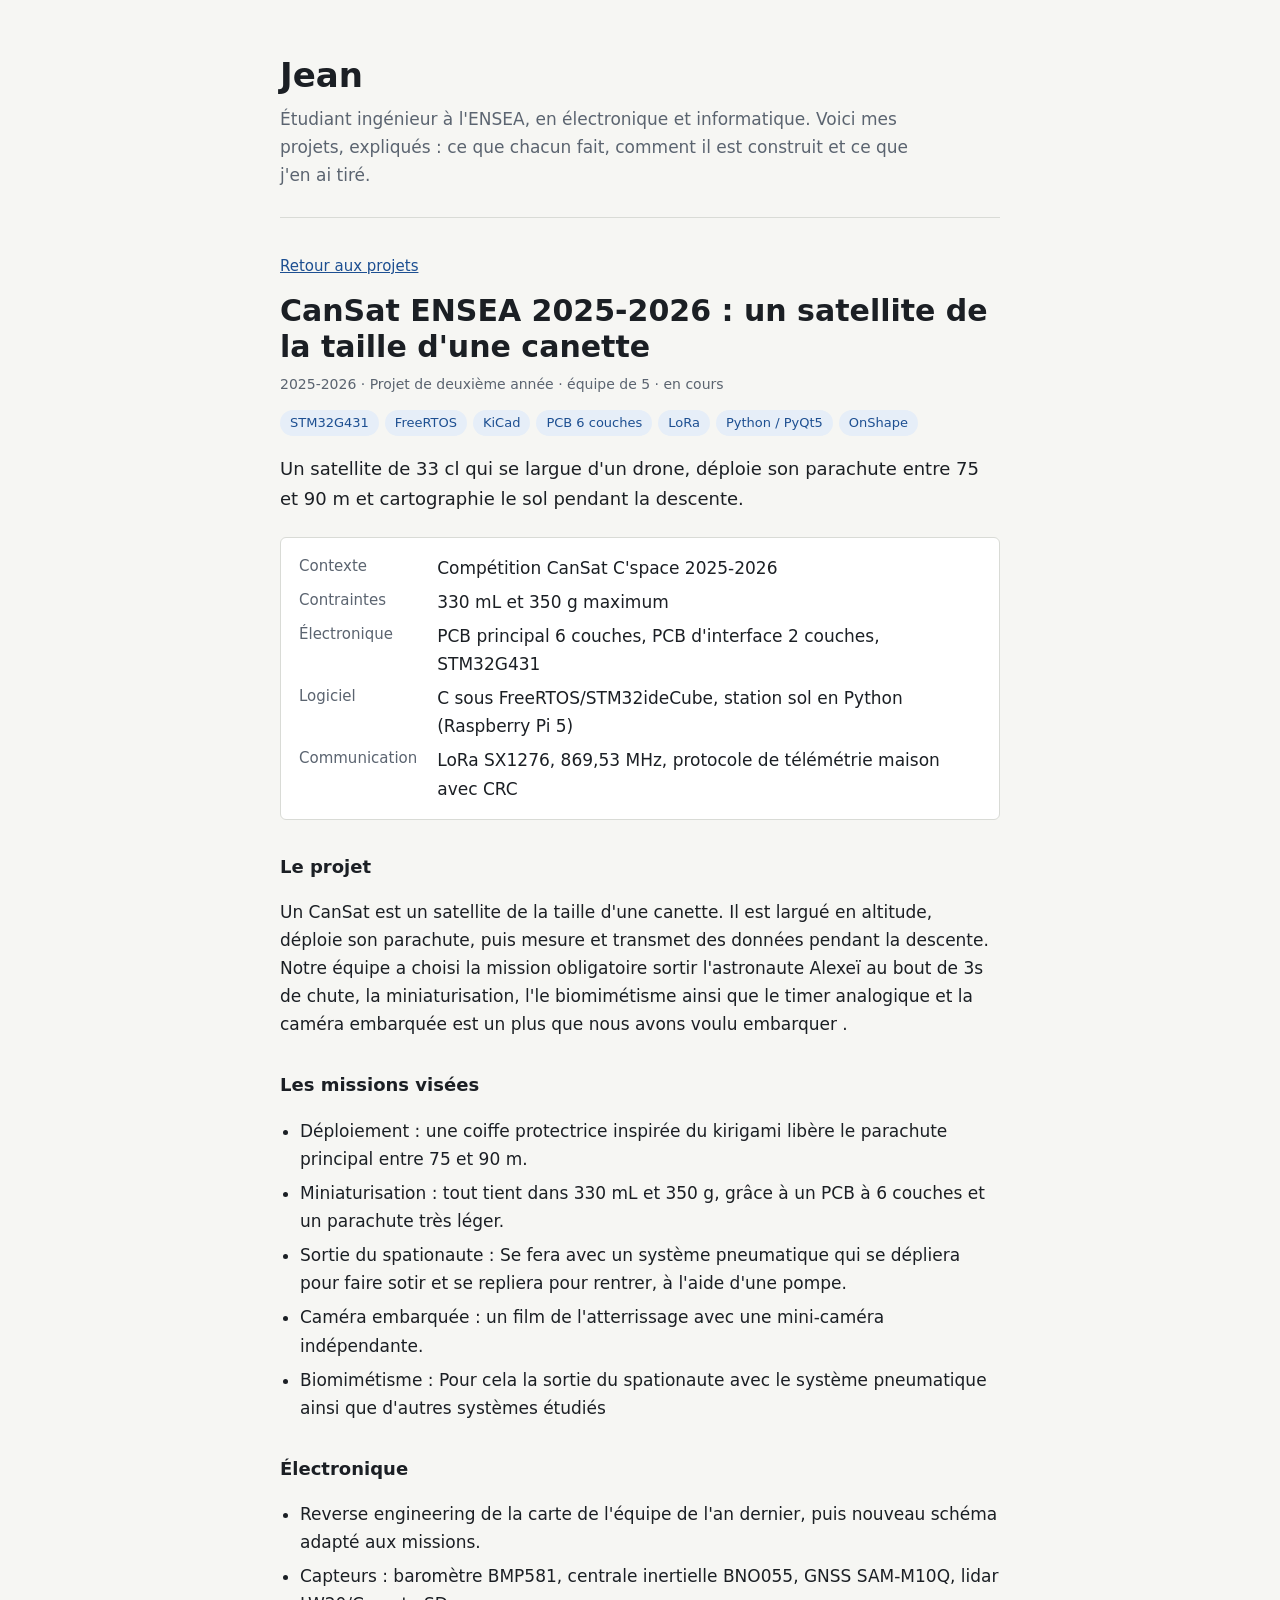
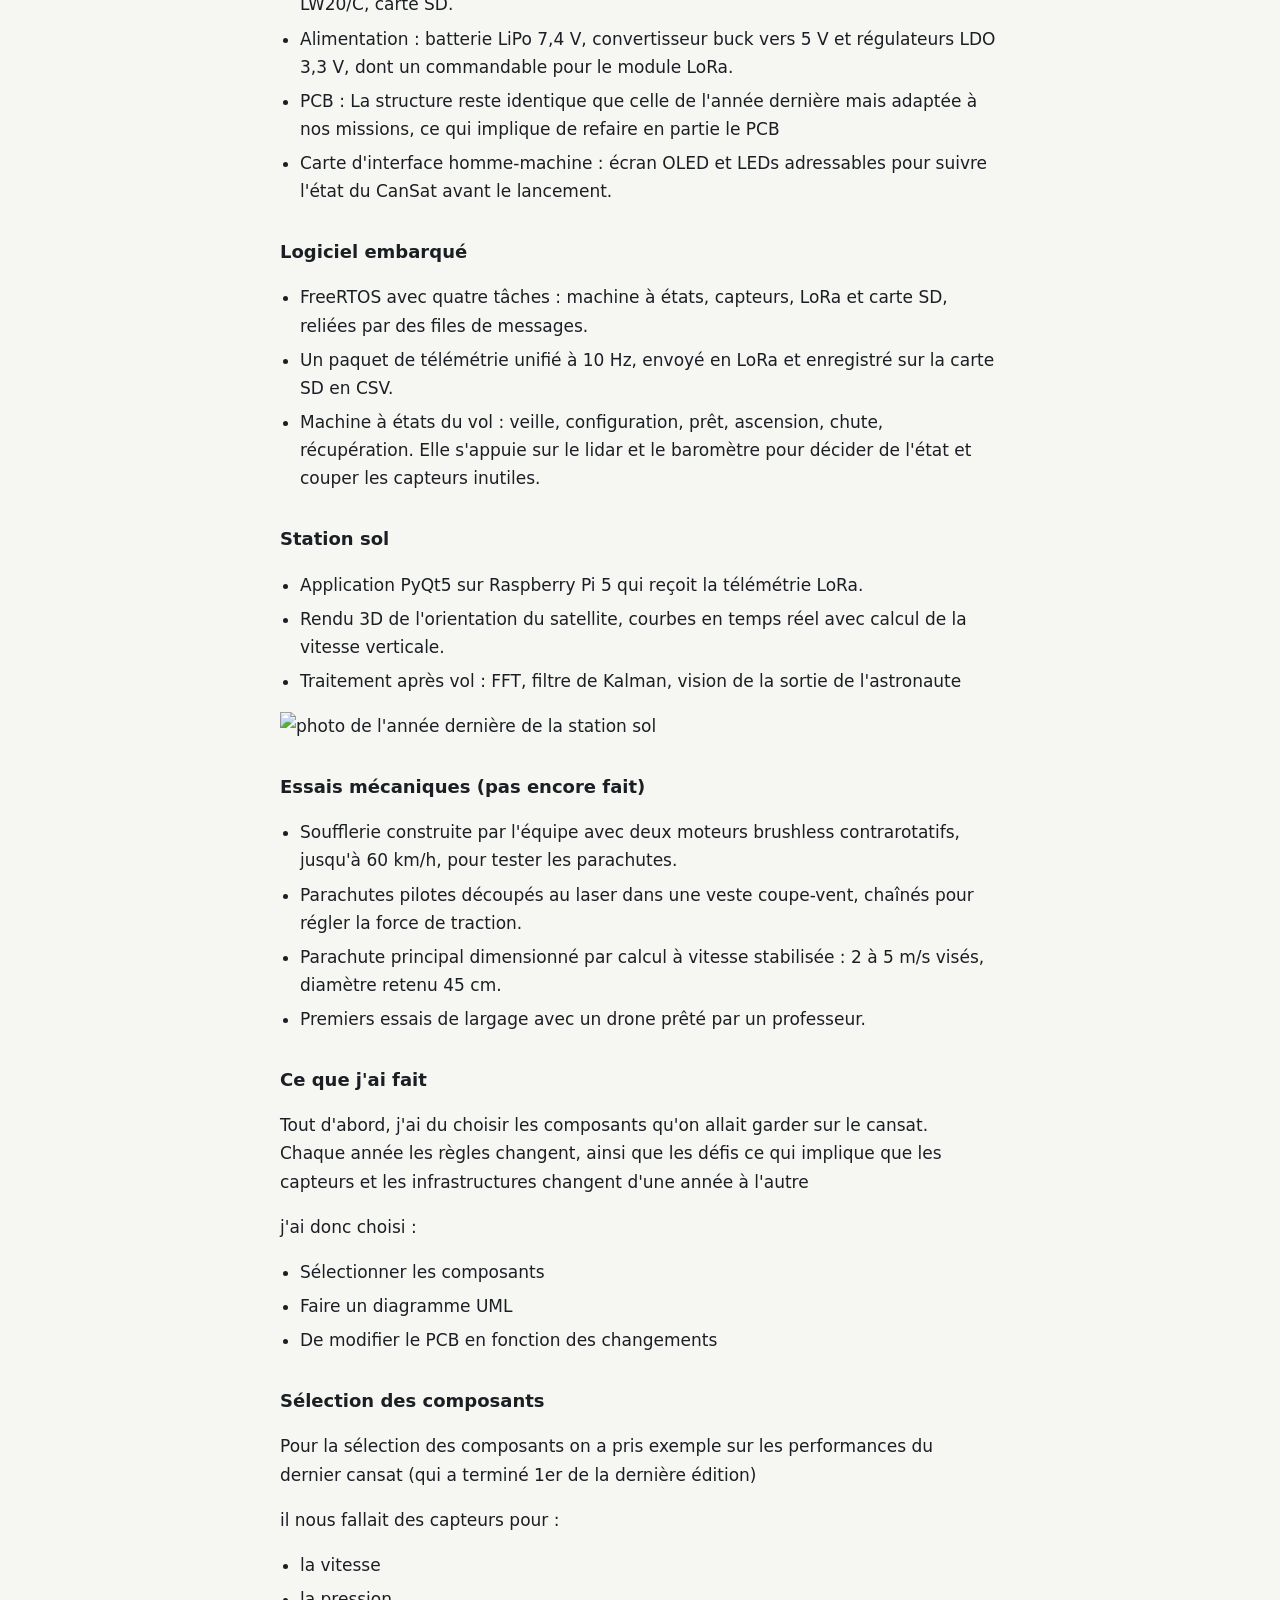
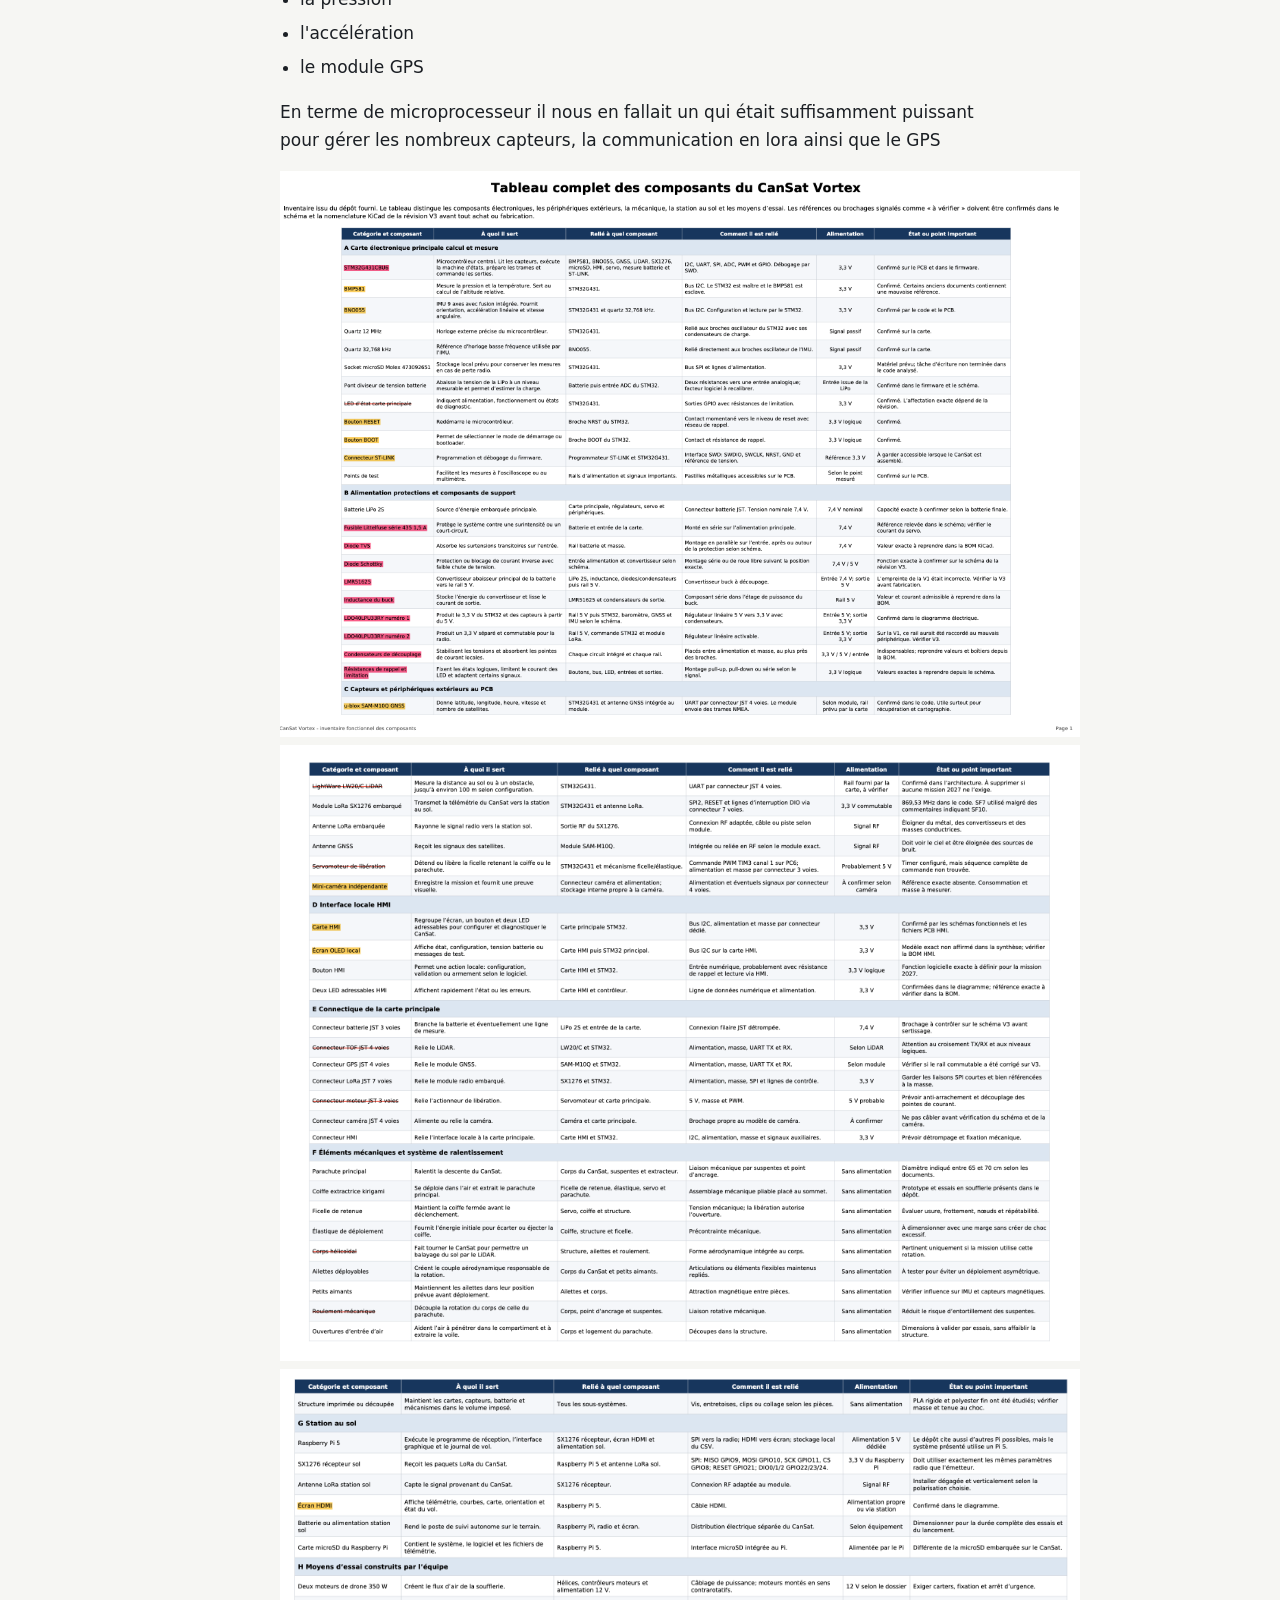
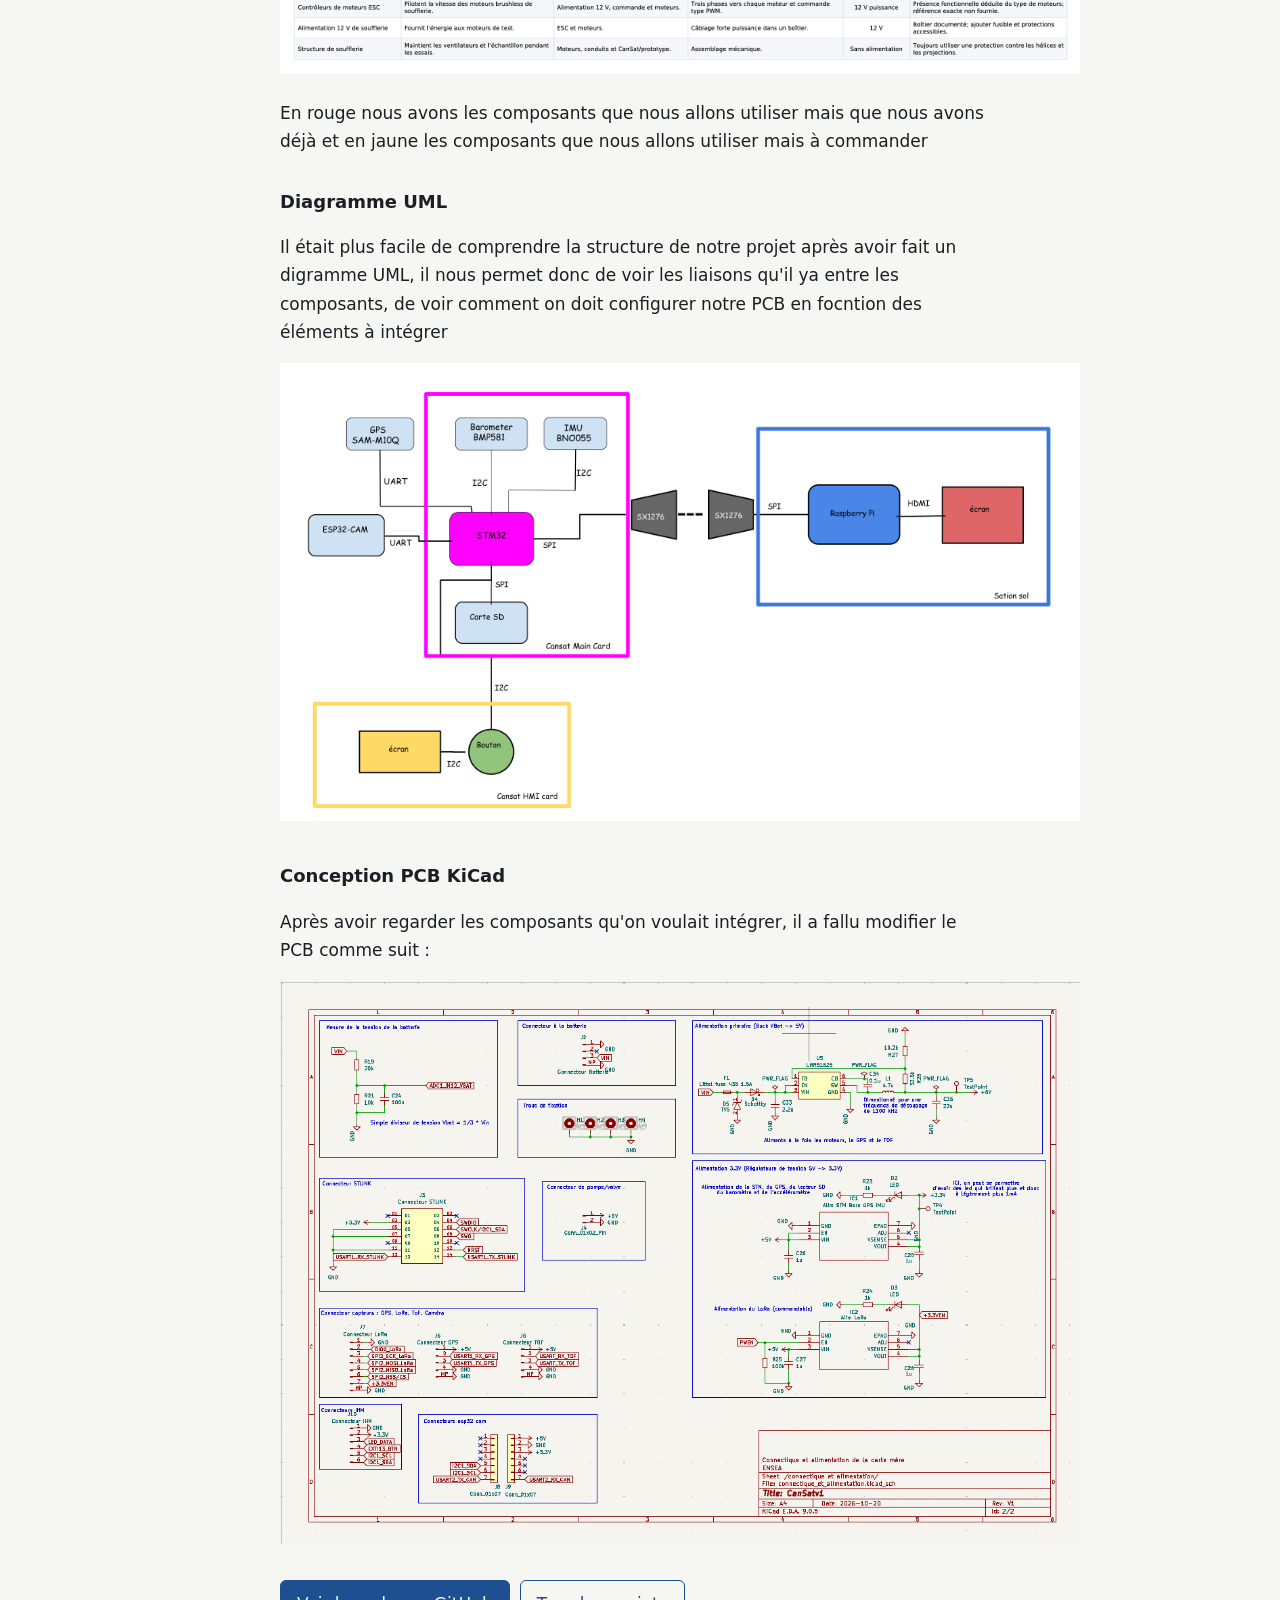
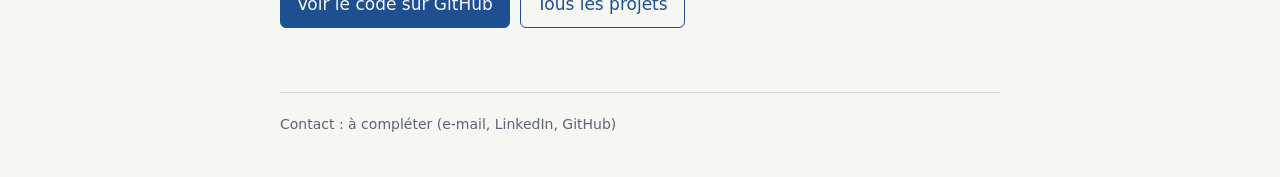
==== cansat.html @ 632bb570 "Insert image and remove component selection header Added an image to the HTML document and removed a" ====
<!DOCTYPE html>
<html lang="fr">
<head>
<meta charset="utf-8">
<meta name="viewport" content="width=device-width, initial-scale=1">
<title>CanSat ENSEA 2025-2026 : un satellite de la taille d&#x27;une canette — Jean</title>
<link rel="stylesheet" href="style.css">
</head>
<body>
<div class="wrap">
<header class="site">
<h1><a href="index.html" style="color:inherit;text-decoration:none">Jean</a></h1>
<p>Étudiant ingénieur à l&#x27;ENSEA, en électronique et informatique. Voici mes projets, expliqués : ce que chacun fait, comment il est construit et ce que j&#x27;en ai tiré.</p>
</header>
<main><article class="project">
<a class="back" href="index.html">Retour aux projets</a>
<h1>CanSat ENSEA 2025-2026 : un satellite de la taille d&#x27;une canette</h1>
<p class="meta">2025-2026 · Projet de deuxième année · équipe de 5 · en cours</p>
<div class="tags"><span class="tag">STM32G431</span><span class="tag">FreeRTOS</span><span class="tag">KiCad</span><span class="tag">PCB 6 couches</span><span class="tag">LoRa</span><span class="tag">Python / PyQt5</span><span class="tag">OnShape</span></div>
<p class="lead">Un satellite de 33 cl qui se largue d&#x27;un drone, déploie son parachute entre 75 et 90 m et cartographie le sol pendant la descente.</p>
<dl class="facts"><dt>Contexte</dt><dd>Compétition CanSat C&#x27;space 2025-2026</dd><dt>Contraintes</dt><dd>330 mL et 350 g maximum</dd><dt>Électronique</dt><dd>PCB principal 6 couches, PCB d&#x27;interface 2 couches, STM32G431</dd><dt>Logiciel</dt><dd>C sous FreeRTOS/STM32ideCube, station sol en Python (Raspberry Pi 5)</dd><dt>Communication</dt><dd>LoRa SX1276, 869,53 MHz, protocole de télémétrie maison avec CRC</dd></dl>
<h3>Le projet</h3><p>Un CanSat est un satellite de la taille d&#x27;une canette. Il est largué en altitude, déploie son parachute, puis mesure et transmet des données pendant la descente. Notre équipe a choisi la mission obligatoire sortir l'astronaute Alexeï au bout de 3s de chute, la miniaturisation, l&#x27;le biomimétisme ainsi que le timer analogique et la caméra embarquée est un plus que nous avons voulu embarquer .</p><h3>Les missions visées</h3>
  <ul>
    <li>Déploiement : une coiffe protectrice inspirée du kirigami libère le parachute principal entre 75 et 90 m.</li>
    <li>Miniaturisation : tout tient dans 330 mL et 350 g, grâce à un PCB à 6 couches et un parachute très léger.</li>
    <li>Sortie du spationaute  : Se fera avec un système pneumatique qui se dépliera pour faire sotir et se repliera pour rentrer, à l'aide d'une pompe.</li>
    <li>Caméra embarquée : un film de l&#x27;atterrissage avec une mini-caméra indépendante.</li>
    <li>Biomimétisme : Pour cela la sortie du spationaute avec le système pneumatique ainsi que d'autres systèmes étudiés </li>
  </ul>
  <h3>Électronique</h3>
  <ul>
<li>Reverse engineering de la carte de l&#x27;équipe de l&#x27;an dernier, puis nouveau schéma adapté aux missions.</li>
    <li>Capteurs : baromètre BMP581, centrale inertielle BNO055, GNSS SAM-M10Q, lidar LW20/C, carte SD.</li>
    <li>Alimentation : batterie LiPo 7,4 V, convertisseur buck vers 5 V et régulateurs LDO 3,3 V, dont un commandable pour le module LoRa.</li>
    <li> PCB : La structure reste identique que celle de l'année dernière mais adaptée à nos missions, ce qui implique de refaire en partie le PCB</li>
    <li>Carte d&#x27;interface homme-machine : écran OLED et LEDs adressables pour suivre l&#x27;état du CanSat avant le lancement.</li>
  </ul>
  <h3>Logiciel embarqué</h3>
  <ul>
    <li>FreeRTOS avec quatre tâches : machine à états, capteurs, LoRa et carte SD, reliées par des files de messages.</li>
    <li>Un paquet de télémétrie unifié à 10 Hz, envoyé en LoRa et enregistré sur la carte SD en CSV.</li>
    <li>Machine à états du vol : veille, configuration, prêt, ascension, chute, récupération. Elle s&#x27;appuie sur le lidar et le baromètre pour décider de l&#x27;état et couper les capteurs inutiles.</li>
  </ul>
  <h3>Station sol</h3>
  <ul>
    <li>Application PyQt5 sur Raspberry Pi 5 qui reçoit la télémétrie LoRa.</li>
    <li>Rendu 3D de l&#x27;orientation du satellite, courbes en temps réel avec calcul de la vitesse verticale.</li>
    <li>Traitement après vol : FFT, filtre de Kalman, vision de la sortie de l'astronaute</li>
  </ul>
  <img src = "images" alt= "photo de l'année dernière de la station sol" width= "800">
  <h3>Essais mécaniques (pas encore fait)</h3>
  <ul>
    <li>Soufflerie construite par l&#x27;équipe avec deux moteurs brushless contrarotatifs, jusqu&#x27;à 60 km/h, pour tester les parachutes.</li>
    <li>Parachutes pilotes découpés au laser dans une veste coupe-vent, chaînés pour régler la force de traction.</li>
    <li>Parachute principal dimensionné par calcul à vitesse stabilisée : 2 à 5 m/s visés, diamètre retenu 45 cm.</li>
    <li>Premiers essais de largage avec un drone prêté par un professeur.</li>
  </ul>
<h3>Ce que j'ai fait</h3>
<p>Tout d'abord, j'ai du choisir les composants qu'on allait garder sur le cansat. Chaque année les règles changent, ainsi que les défis ce qui implique que les capteurs et les infrastructures changent d'une année à l'autre</p>
  <p>j'ai donc choisi :</p>
  <ul>
    <li>Sélectionner les composants</li>
    <li>Faire un diagramme UML</li>
    <li>De modifier le PCB en fonction des changements</li>
  </ul>
<h3>Sélection des composants</h3><p>Pour la sélection des composants on a pris exemple sur les performances du dernier cansat (qui a terminé 1er de la dernière édition)</p>
  <p>il nous fallait des capteurs pour : </p>
  <ul>
    <li>la vitesse</li>
    <li>la pression</li>
    <li>l'accélération</li>
    <li>le module GPS</li>
  </ul>
  <p>En terme de microprocesseur il nous en fallait un qui était suffisamment puissant pour gérer les nombreux capteurs, la communication en lora ainsi que le GPS</p>
<img src= "image_matos1.png" alt= "tableau des composants" width= "800">
<img src= "image_matos2.png" alt= "tableau des composants" width= "800">
<img src= "image_matos3.png" alt= "tableau des composants" width= "800">
<p>En rouge nous avons les composants que nous allons utiliser mais que nous avons déjà et en jaune les composants que nous allons utiliser mais à commander</p>
<h3>Diagramme UML</h3>
  <p>Il était plus facile de comprendre la structure de notre projet après avoir fait un digramme UML, il nous permet donc de voir les liaisons qu'il ya entre les composants, de voir comment on doit configurer notre PCB en focntion des éléments à intégrer</p>
<img src= "Screenshot 2026-10-22 at 12.12.21.png" alt= "diagramme UML" width="800">
<h3>Conception PCB KiCad</h3>
<p>Après avoir regarder les composants qu'on voulait intégrer, il a fallu modifier le PCB comme suit :</p>
  <img src= "Capture d'écran 2026-10-22 121444.png" alt= "page 2 KiCad" width="800">
<div class="links">
<a class="btn primary" href="https://github.com/Alexei-Orlov/2526_Projet2A_Cansat" target="_blank" rel="noopener">Voir le code sur GitHub</a>
<a class="btn" href="index.html">Tous les projets</a>
</div>
</article></main>
<footer class="site">Contact : à compléter (e-mail, LinkedIn, GitHub)</footer>
</div>
</body>
</html>
---- style.css ----
:root { --bg:#f6f6f3; --surface:#fff; --ink:#1b1f24; --muted:#5b6470; --line:#d9dbd6;
        --accent:#1d4f91; --accent-bg:#e6eef8; --todo-bg:#fff4d6; --todo-ink:#6b4a00; }
@media (prefers-color-scheme: dark) {
  :root { --bg:#14171b; --surface:#1b2026; --ink:#e8eaed; --muted:#9aa3ae; --line:#2d343c;
          --accent:#8db8f0; --accent-bg:#1f2c3d; --todo-bg:#3a2f10; --todo-ink:#f0d58a; }
}
* { box-sizing: border-box; }
body { margin:0; background:var(--bg); color:var(--ink);
       font:400 17px/1.65 system-ui,-apple-system,"Segoe UI",Roboto,sans-serif; }
a { color:var(--accent); }
a:focus-visible { outline:2px solid var(--accent); outline-offset:2px; }
.wrap { max-width:760px; margin:0 auto; padding:0 20px; }
header.site { padding:56px 0 28px; border-bottom:1px solid var(--line); }
header.site h1 { font-size:34px; line-height:1.15; margin:0 0 10px; }
header.site p { margin:0; color:var(--muted); max-width:60ch; }
main { padding:8px 0 64px; }
h2 { font-size:22px; margin:40px 0 12px; }
h3 { font-size:18px; margin:32px 0 8px; }
.list { list-style:none; margin:0; padding:0; }
.list li { border-bottom:1px solid var(--line); }
.row { display:block; padding:22px 4px; text-decoration:none; color:inherit; }
.row:hover .title { text-decoration:underline; }
.title { display:block; font-size:20px; font-weight:600; color:var(--accent); }
.desc { display:block; margin-top:4px; max-width:62ch; }
.meta { display:block; margin-top:6px; font-size:14px; color:var(--muted); }
.tags { display:flex; flex-wrap:wrap; gap:6px; margin-top:10px; }
.tag { font-size:13px; padding:2px 10px; border-radius:999px; background:var(--accent-bg); color:var(--accent); }
.back { display:inline-block; margin-top:28px; font-size:15px; }
.project h1 { font-size:30px; line-height:1.2; margin:14px 0 8px; }
.lead { font-size:18px; max-width:62ch; }
dl.facts { display:grid; grid-template-columns:max-content 1fr; gap:6px 20px; margin:24px 0 0;
           padding:16px 18px; background:var(--surface); border:1px solid var(--line); border-radius:6px; }
dl.facts dt { color:var(--muted); font-size:15px; }
dl.facts dd { margin:0; }
.project p, .project li { max-width:66ch; }
.project ul { padding-left:20px; }
.project li { margin:6px 0; }
.todo { margin-top:12px; padding:14px 16px; background:var(--todo-bg); color:var(--todo-ink); border-radius:6px; }
.links { display:flex; flex-wrap:wrap; gap:10px; margin-top:28px; }
.btn { display:inline-block; padding:9px 16px; border:1px solid var(--accent); border-radius:6px;
       text-decoration:none; font-weight:500; }
.btn.primary { background:var(--accent); color:var(--bg); }
footer.site { border-top:1px solid var(--line); padding:20px 0 40px; color:var(--muted); font-size:14px; }
@media (max-width:520px) {
  header.site h1 { font-size:28px; }
  dl.facts { grid-template-columns:1fr; gap:0; }
  dl.facts dd { margin-bottom:10px; }
}
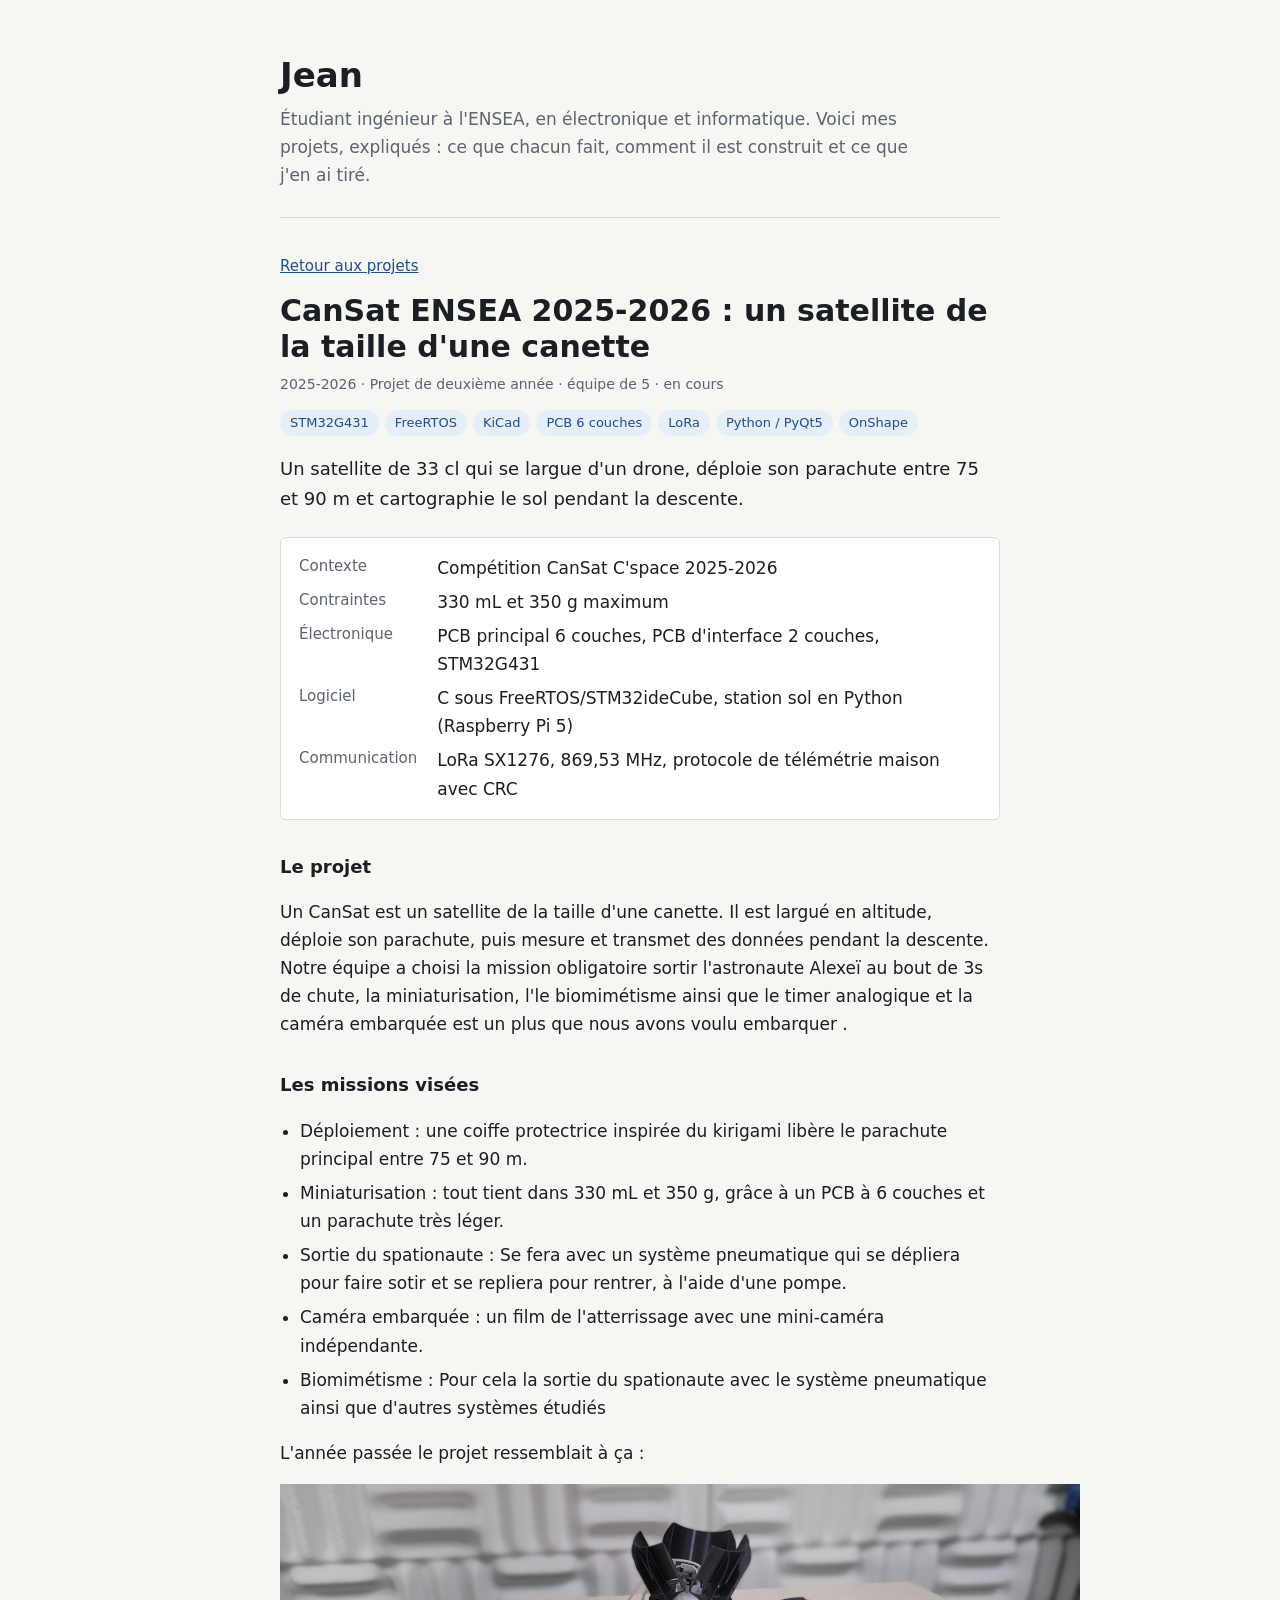
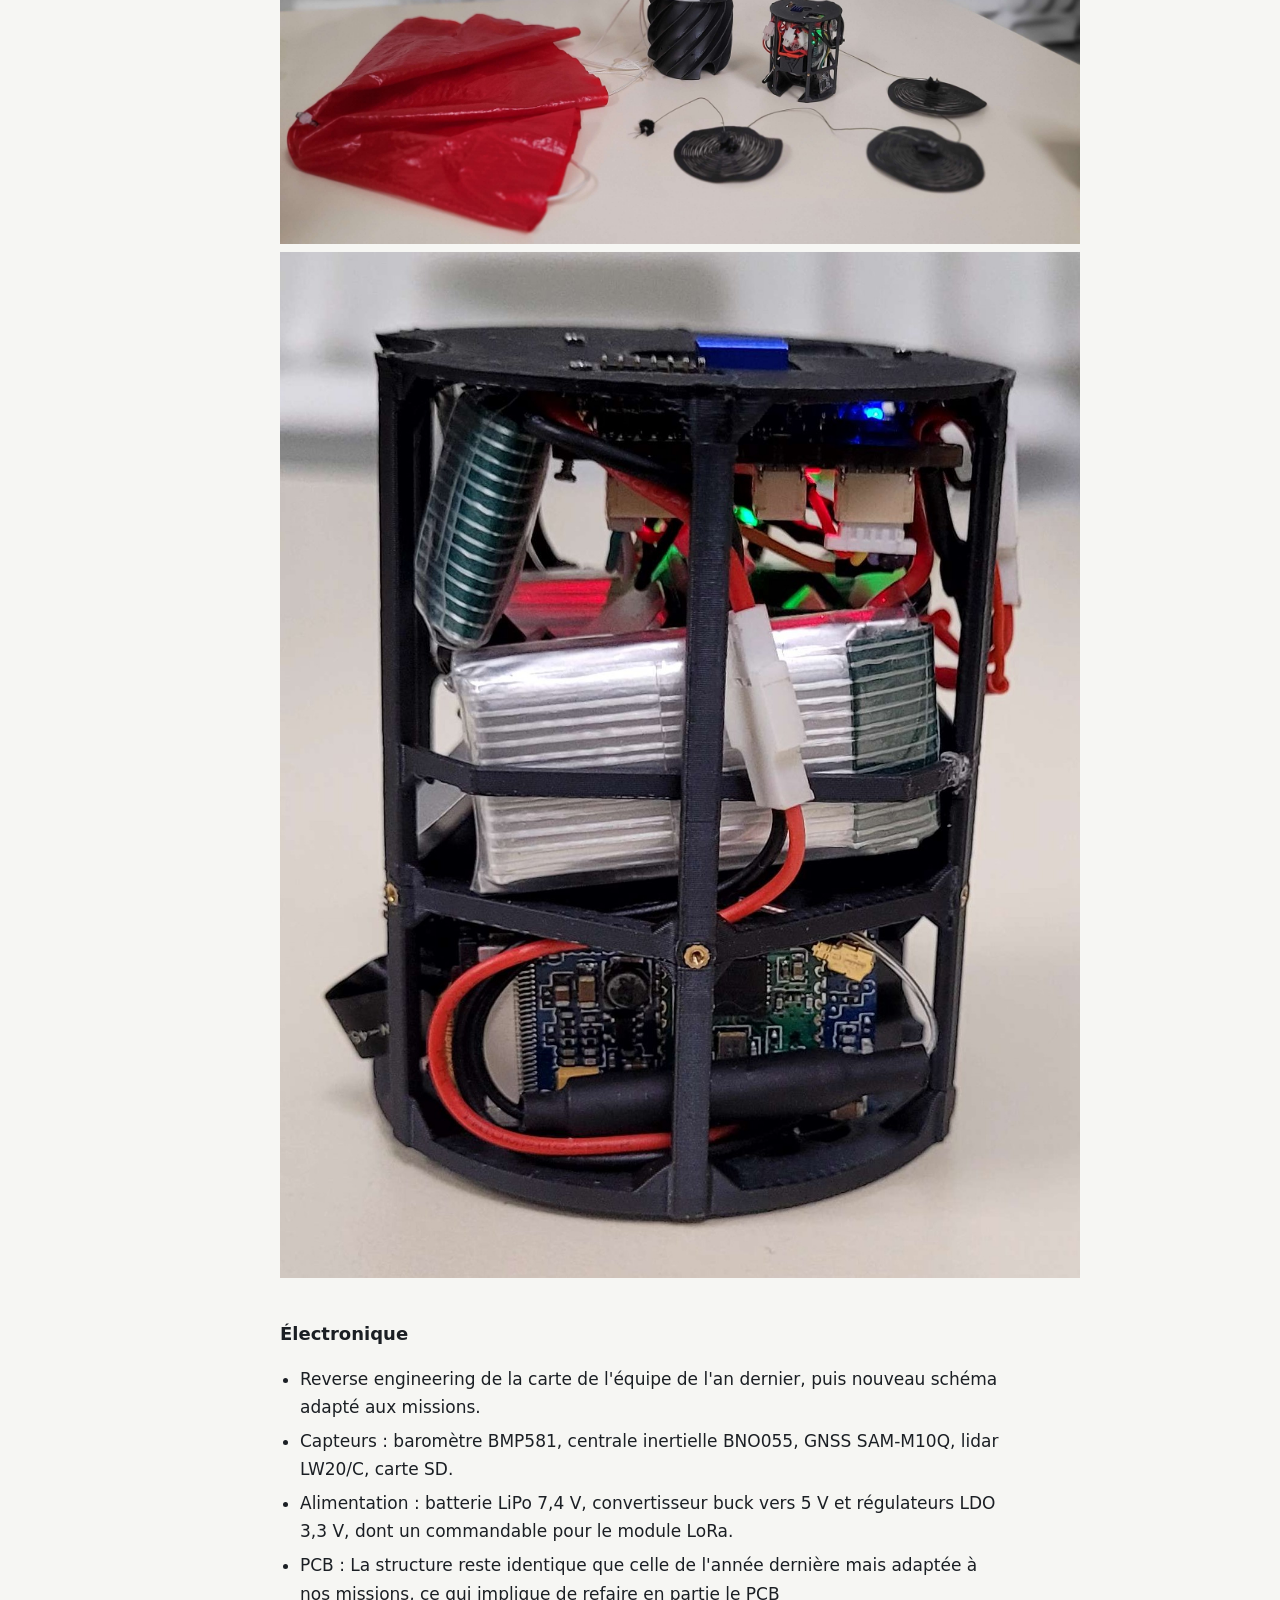
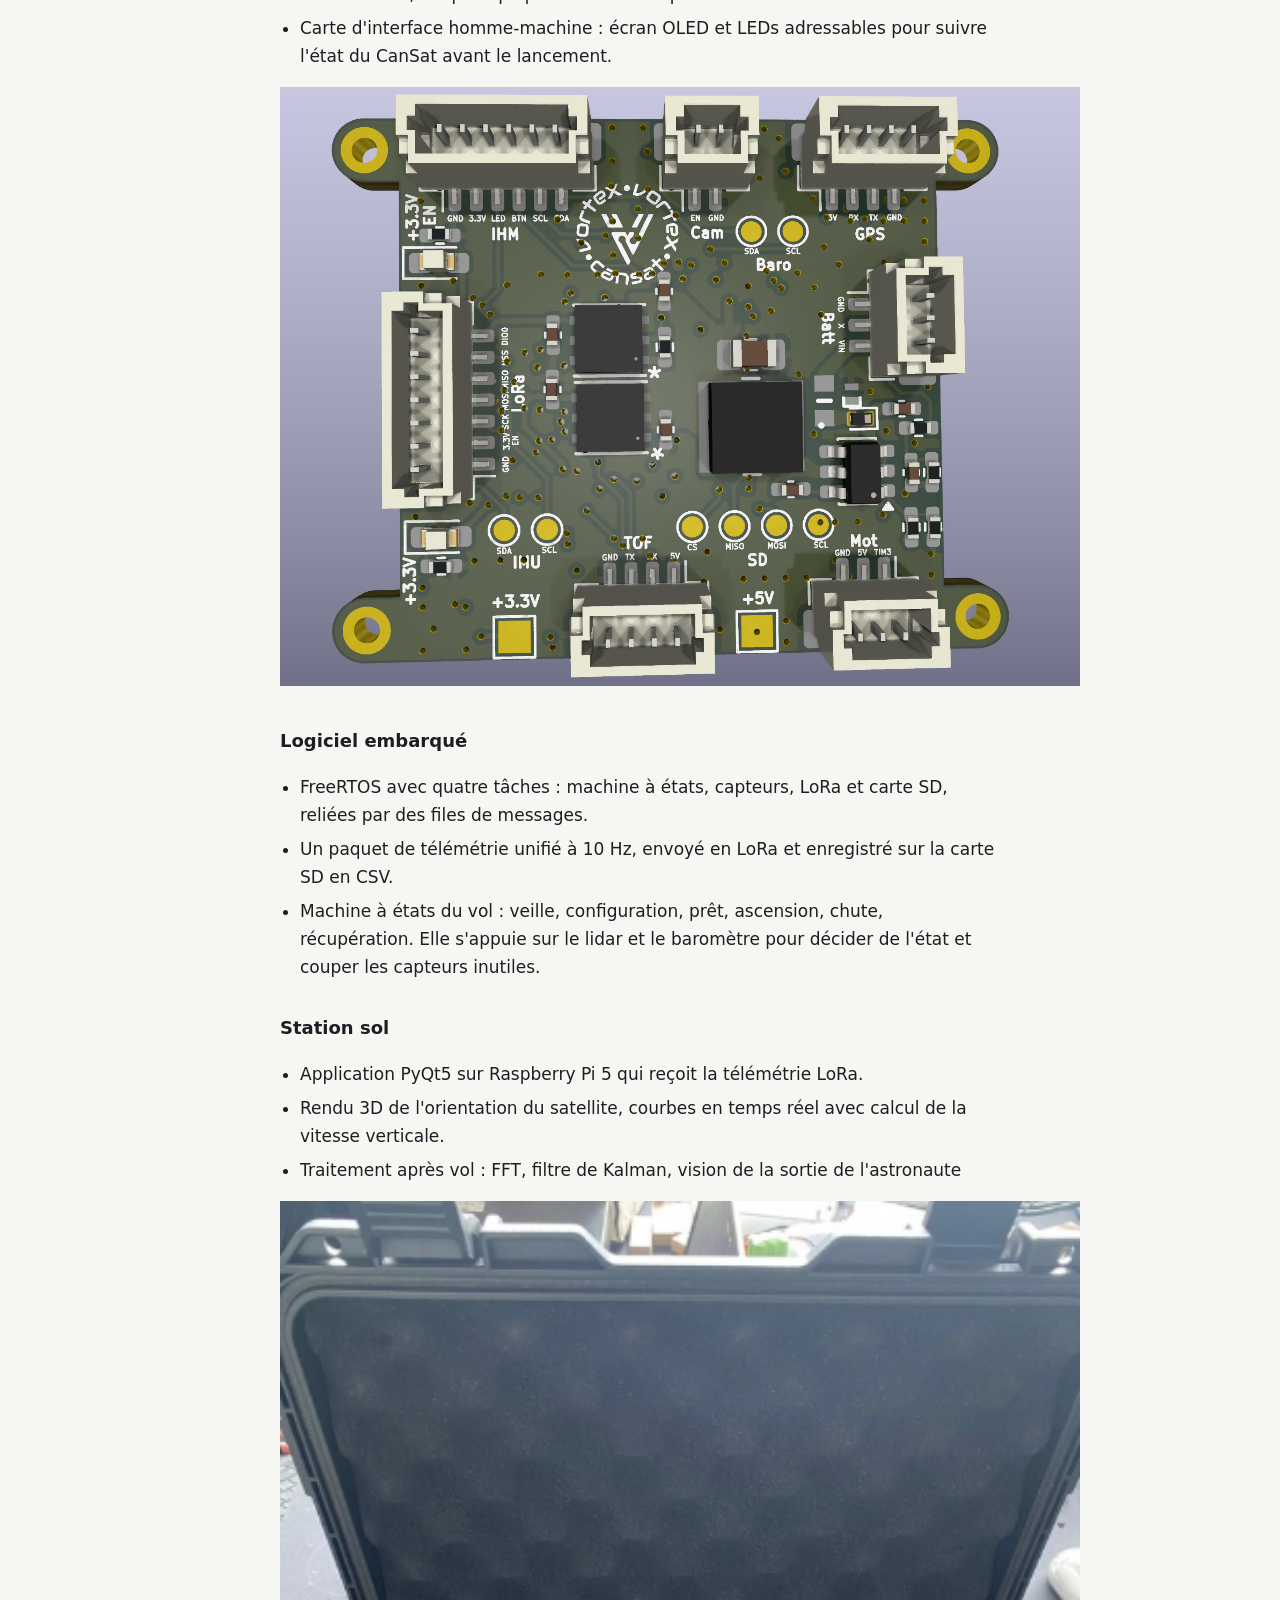
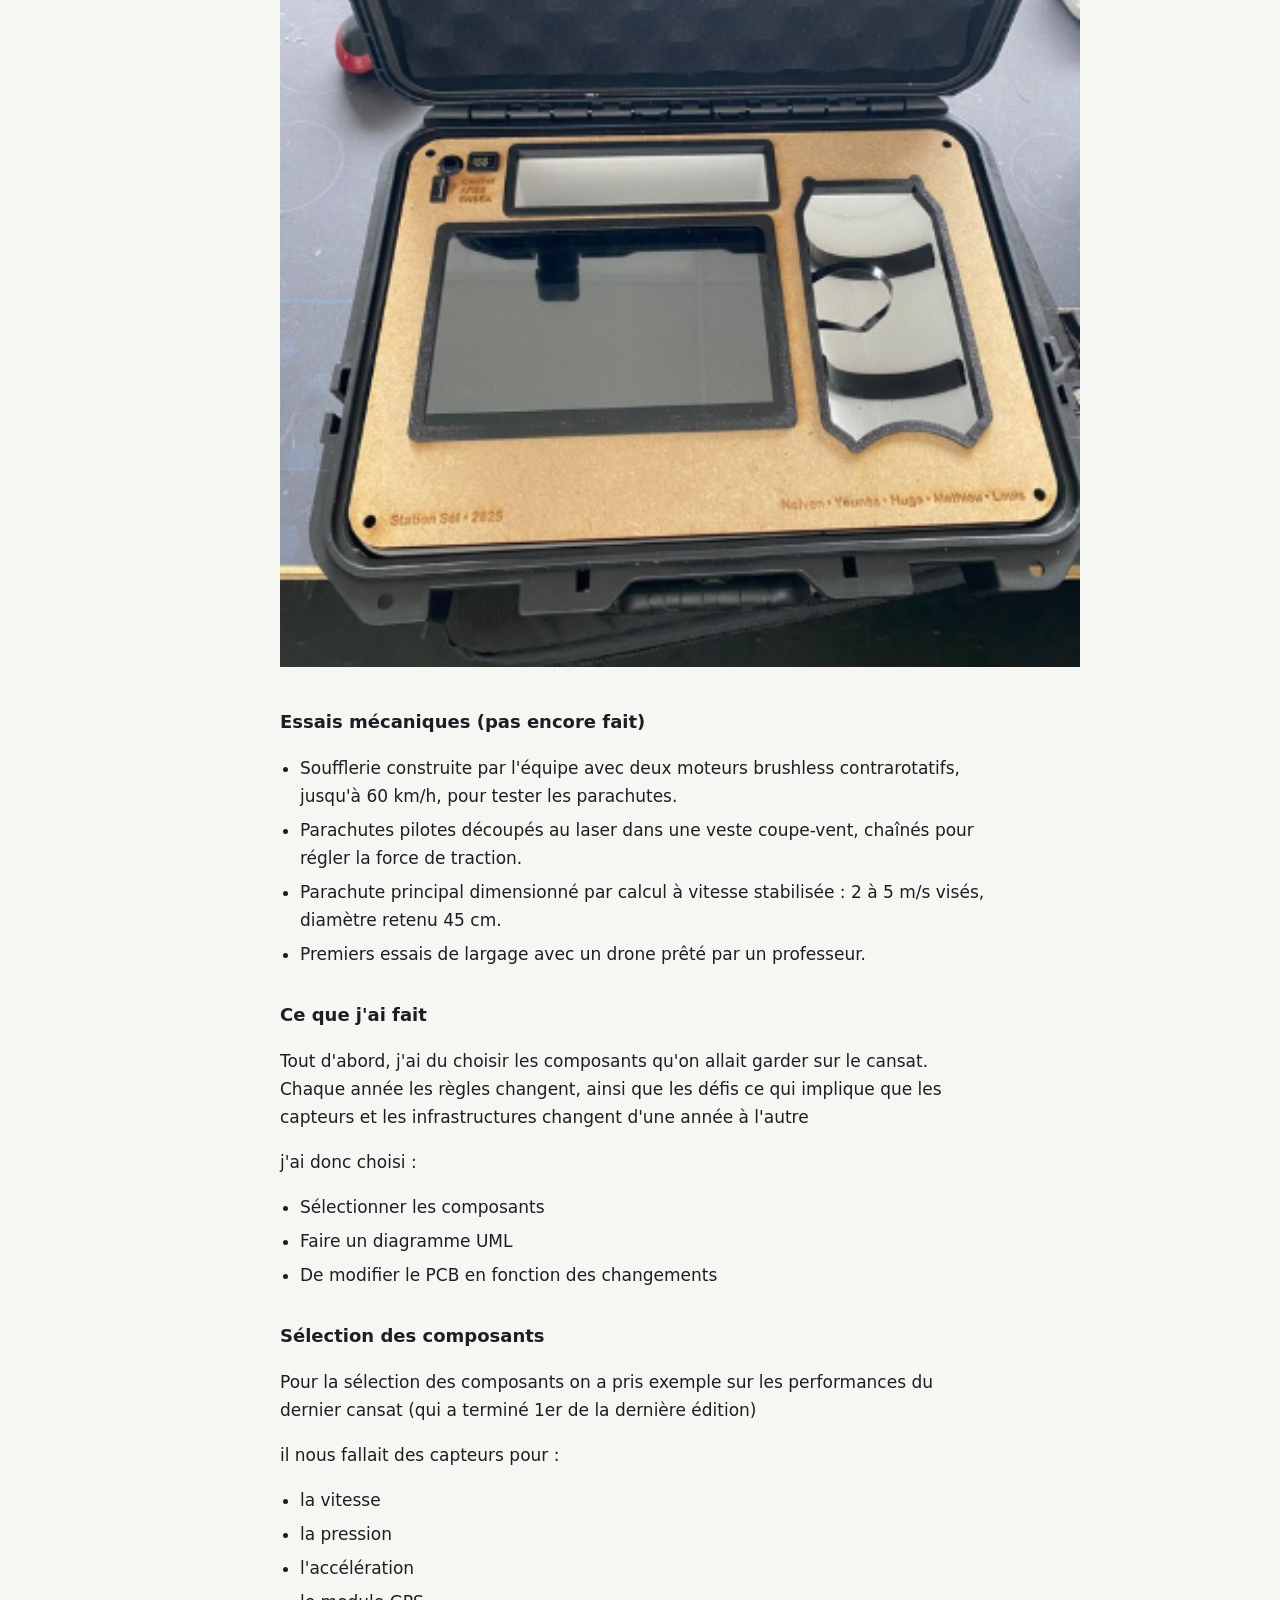
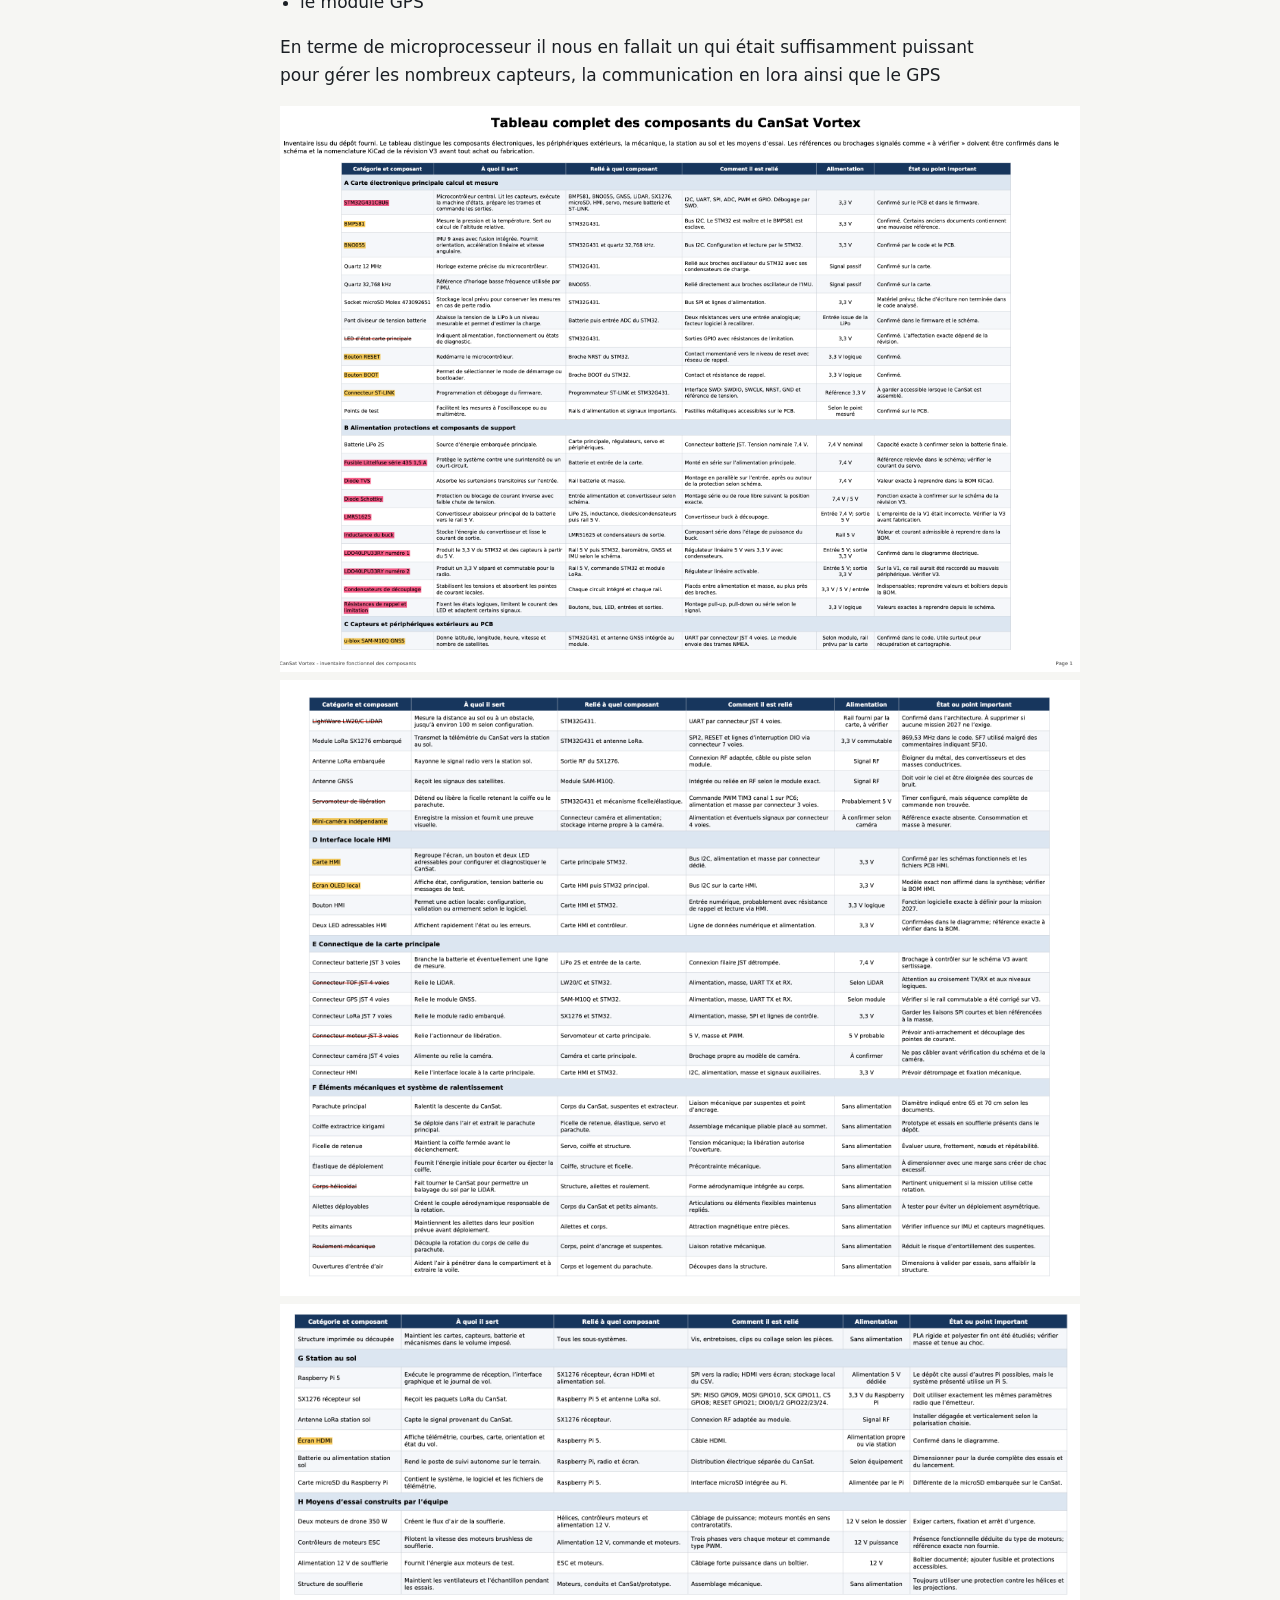
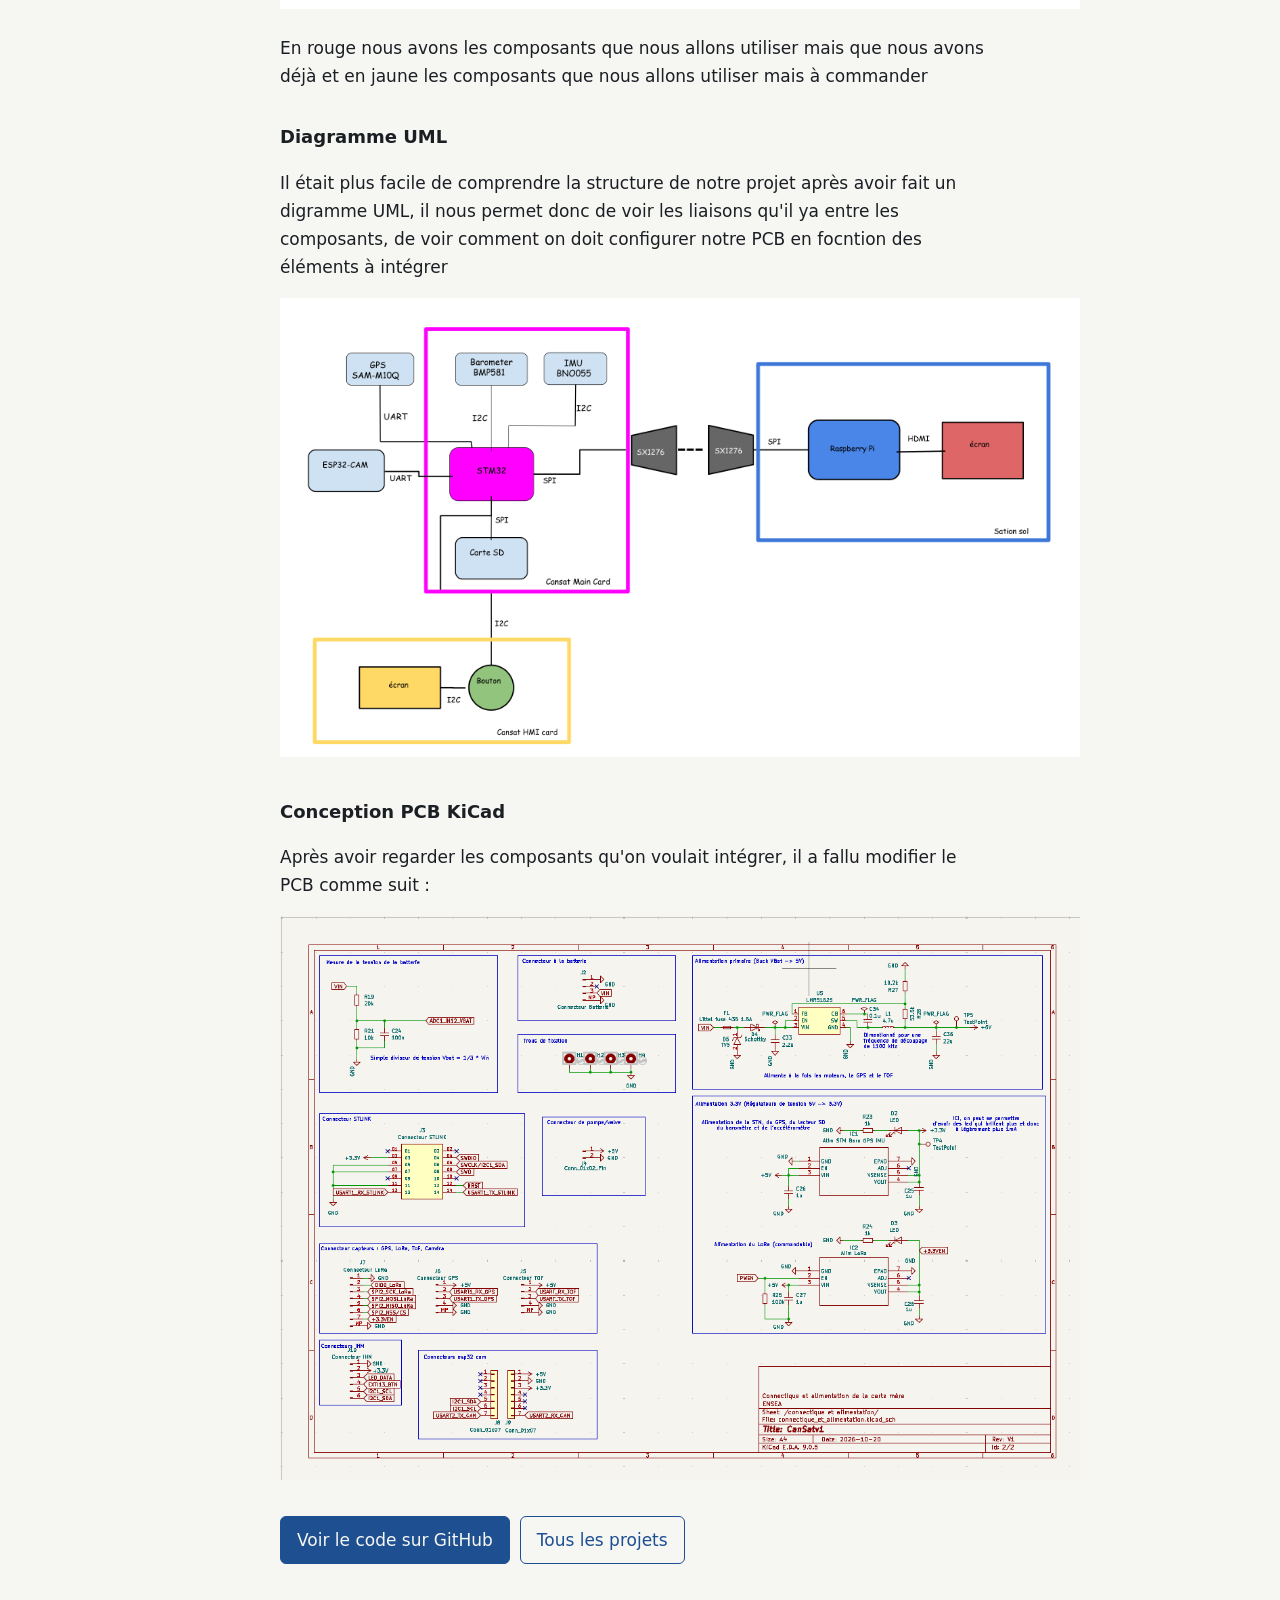
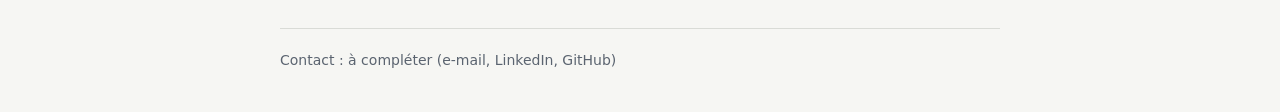
==== commit c6e2afc5: "Add images and update content in cansat.html" ====
--- a/cansat.html
+++ b/cansat.html
@@ -27,6 +27,9 @@
     <li>Caméra embarquée : un film de l&#x27;atterrissage avec une mini-caméra indépendante.</li>
     <li>Biomimétisme : Pour cela la sortie du spationaute avec le système pneumatique ainsi que d'autres systèmes étudiés </li>
   </ul>
+  <p>L'année passée le projet ressemblait à ça : </p>
+  <img src = "Mechanical_complete_cansat.jpg" alt= "photo de l'année dernière du projet" width= "800">
+  <img src = "Mechanical_right_side.jpg" alt= "photo de l'année dernière du projet" width= "800">
   <h3>Électronique</h3>
   <ul>
 <li>Reverse engineering de la carte de l&#x27;équipe de l&#x27;an dernier, puis nouveau schéma adapté aux missions.</li>
@@ -35,6 +38,8 @@
     <li> PCB : La structure reste identique que celle de l'année dernière mais adaptée à nos missions, ce qui implique de refaire en partie le PCB</li>
     <li>Carte d&#x27;interface homme-machine : écran OLED et LEDs adressables pour suivre l&#x27;état du CanSat avant le lancement.</li>
   </ul>
+  <img src = "Mainboard_V3_3d_back.png" alt= "photo de l'année dernière du PCB" width= "800">
+  
   <h3>Logiciel embarqué</h3>
   <ul>
     <li>FreeRTOS avec quatre tâches : machine à états, capteurs, LoRa et carte SD, reliées par des files de messages.</li>
@@ -47,7 +52,7 @@
     <li>Rendu 3D de l&#x27;orientation du satellite, courbes en temps réel avec calcul de la vitesse verticale.</li>
     <li>Traitement après vol : FFT, filtre de Kalman, vision de la sortie de l'astronaute</li>
   </ul>
-  <img src = "images" alt= "photo de l'année dernière de la station sol" width= "800">
+  <img src = "groundstation.png" alt= "photo de l'année dernière de la station sol" width= "800">
   <h3>Essais mécaniques (pas encore fait)</h3>
   <ul>
     <li>Soufflerie construite par l&#x27;équipe avec deux moteurs brushless contrarotatifs, jusqu&#x27;à 60 km/h, pour tester les parachutes.</li>
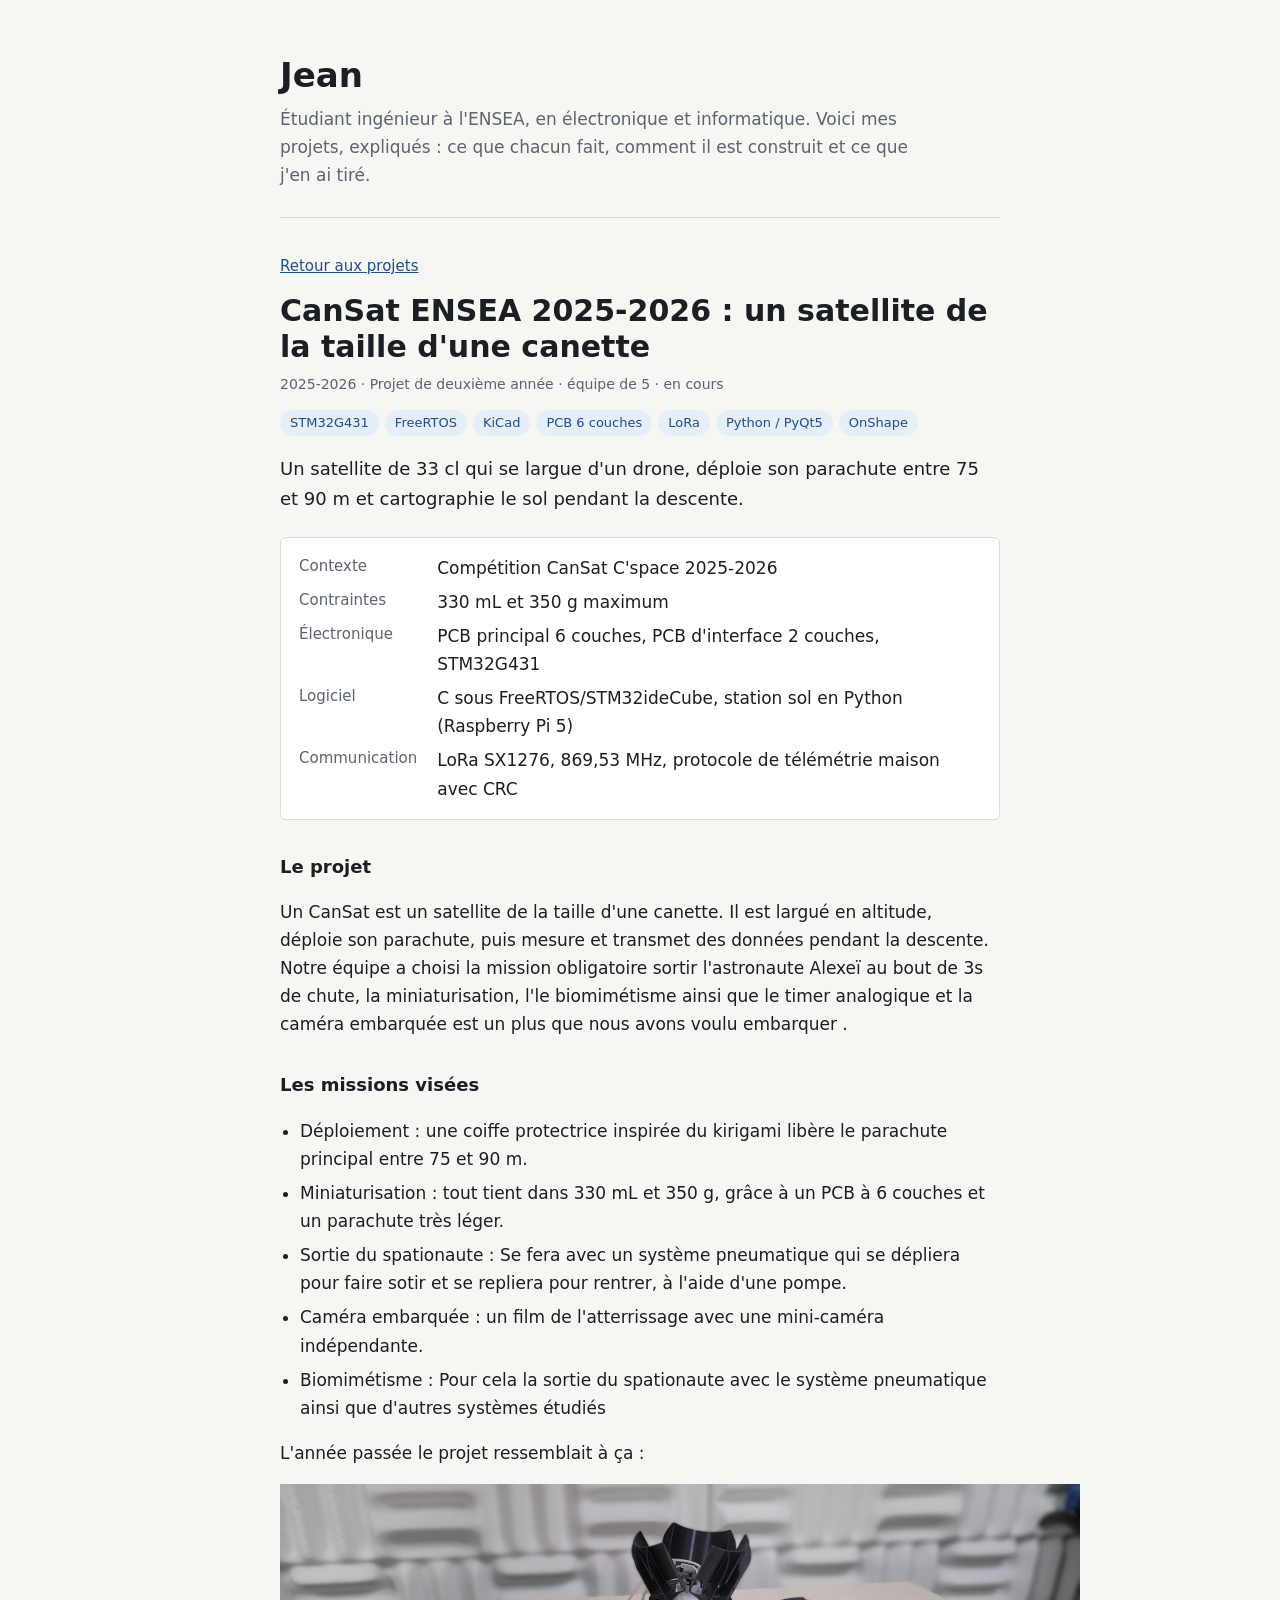
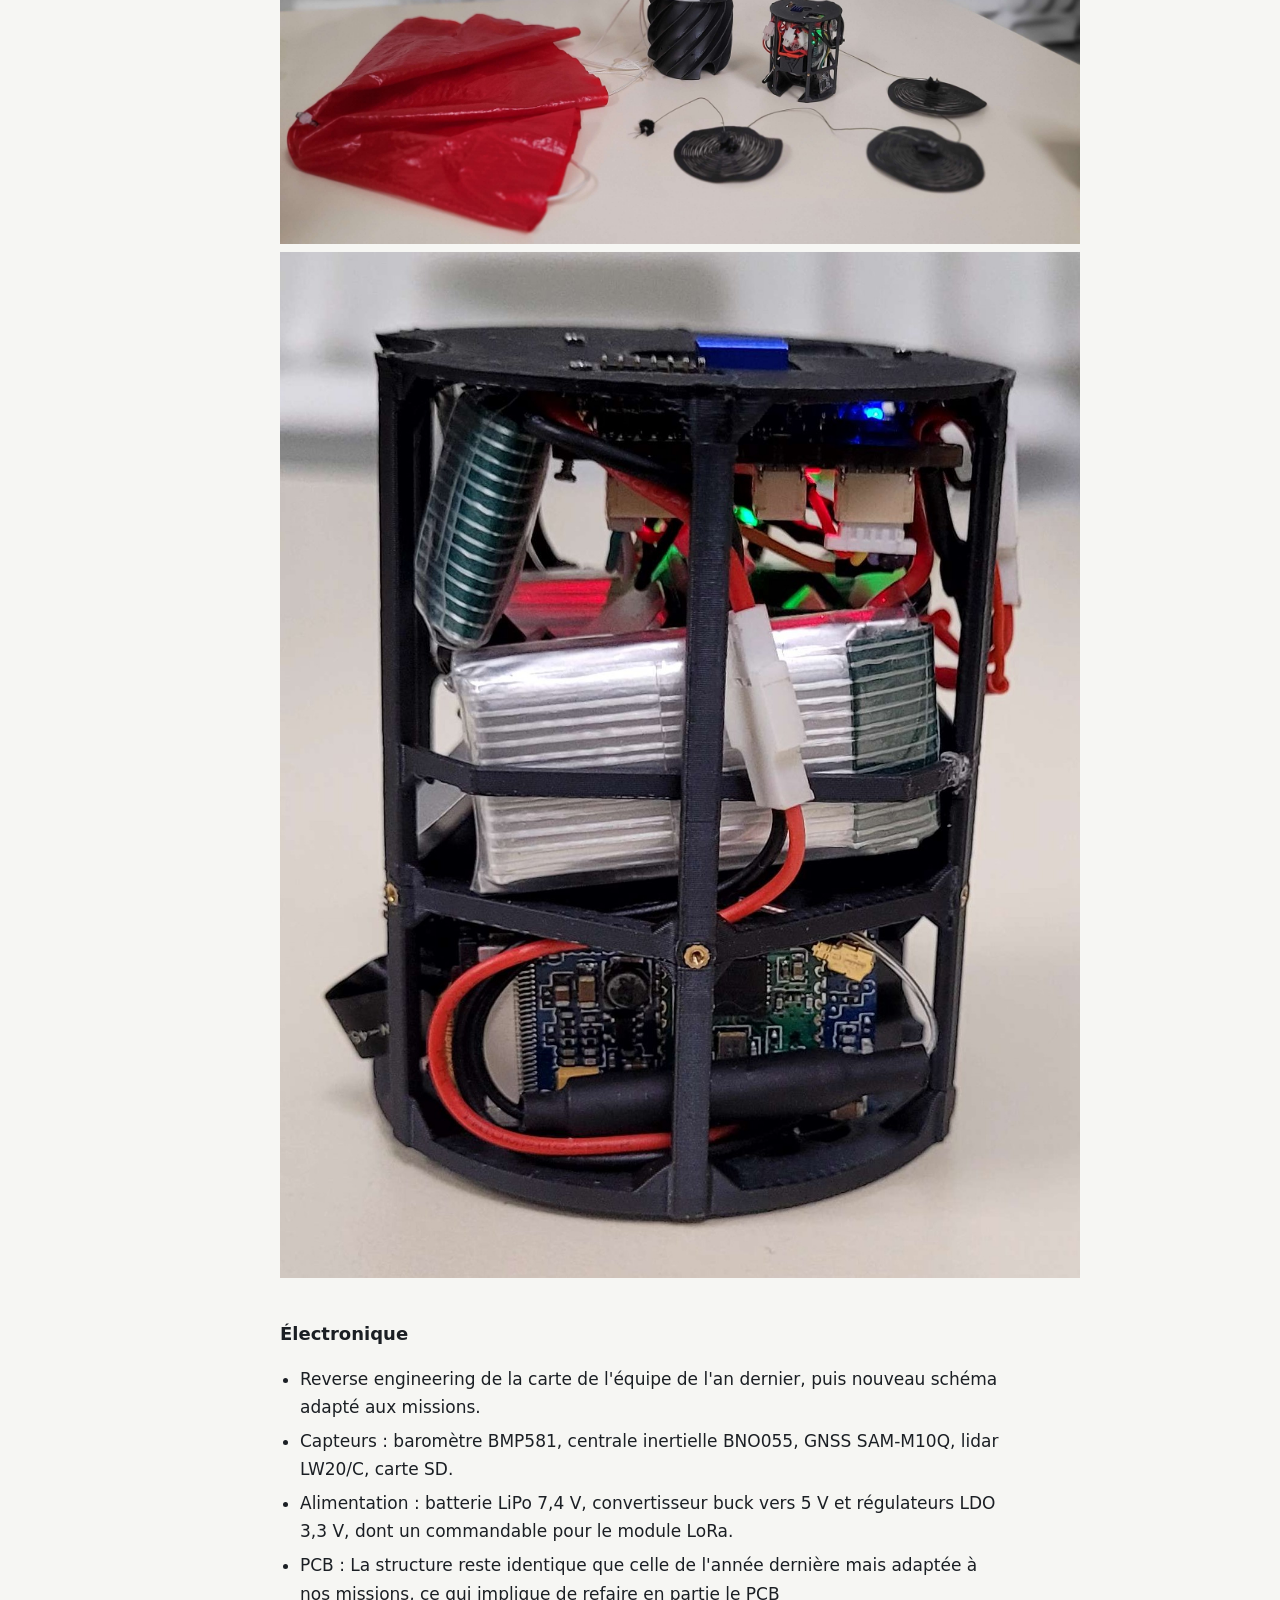
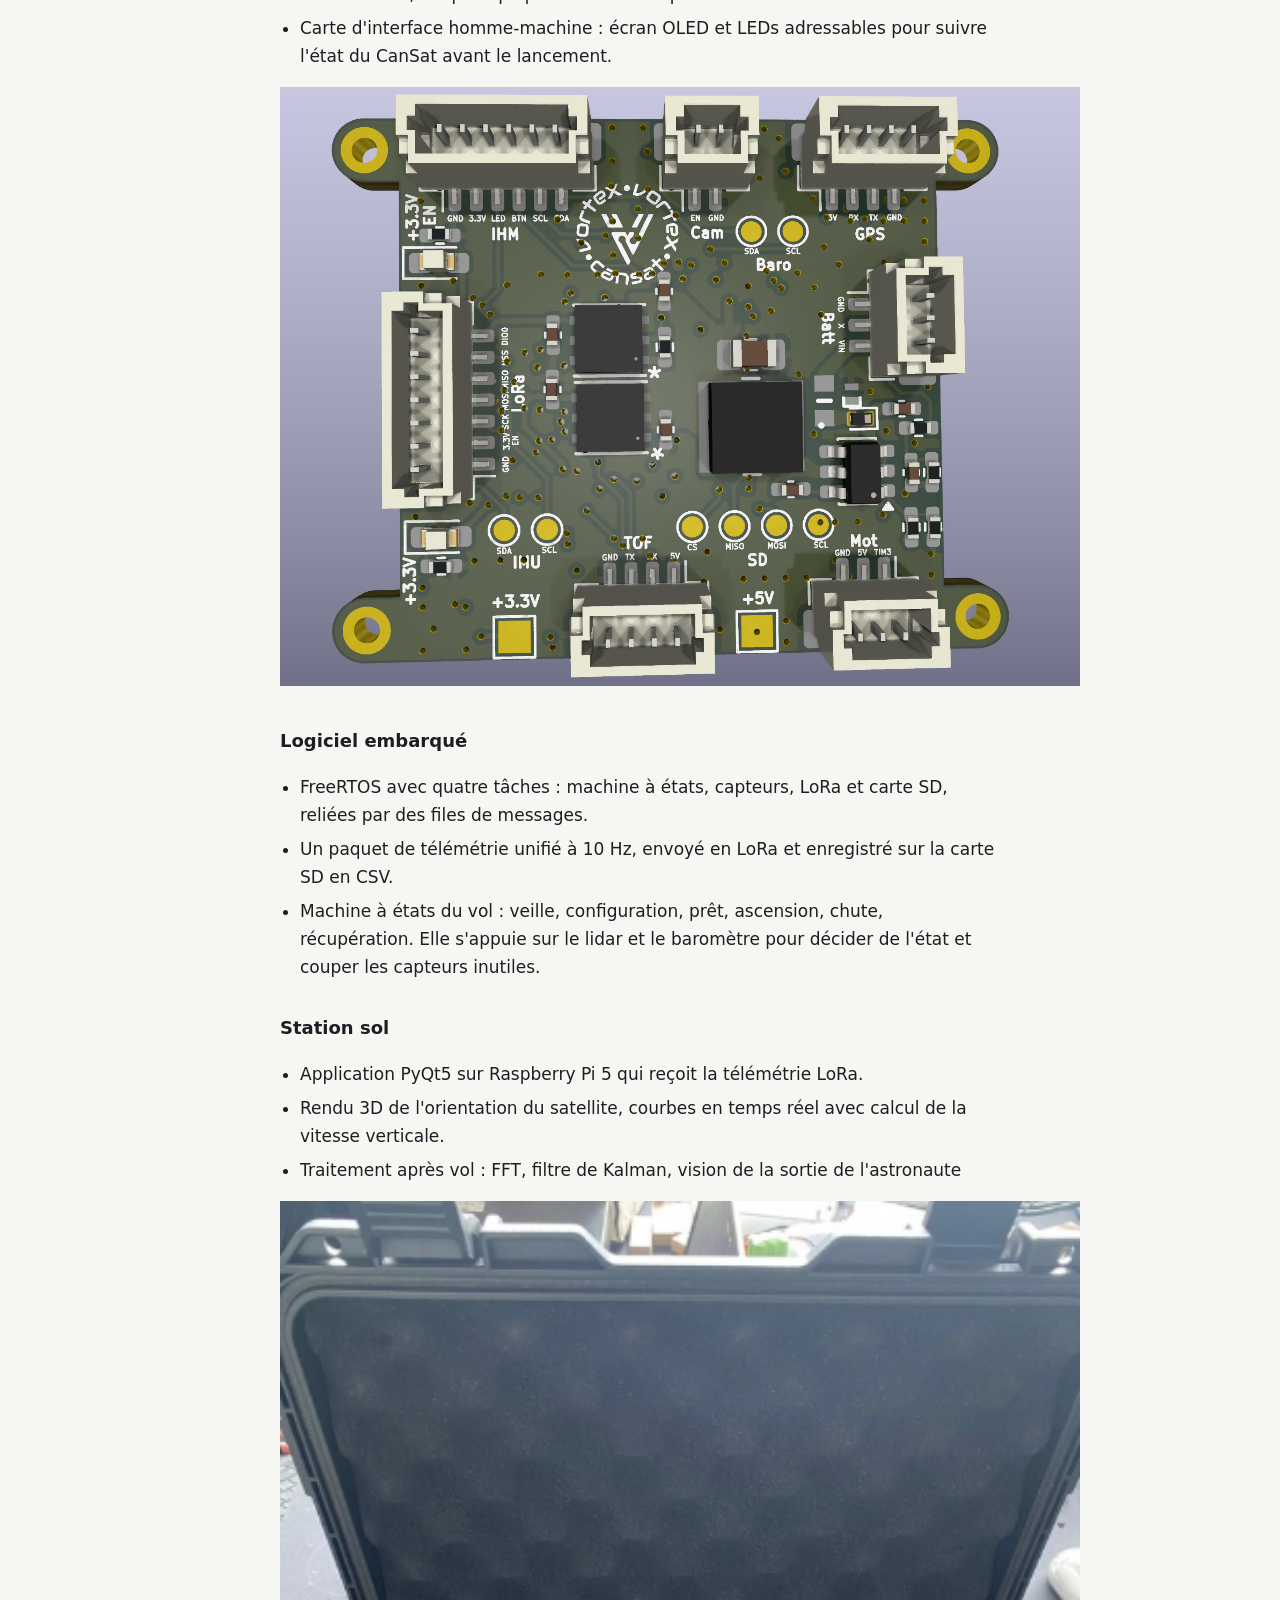
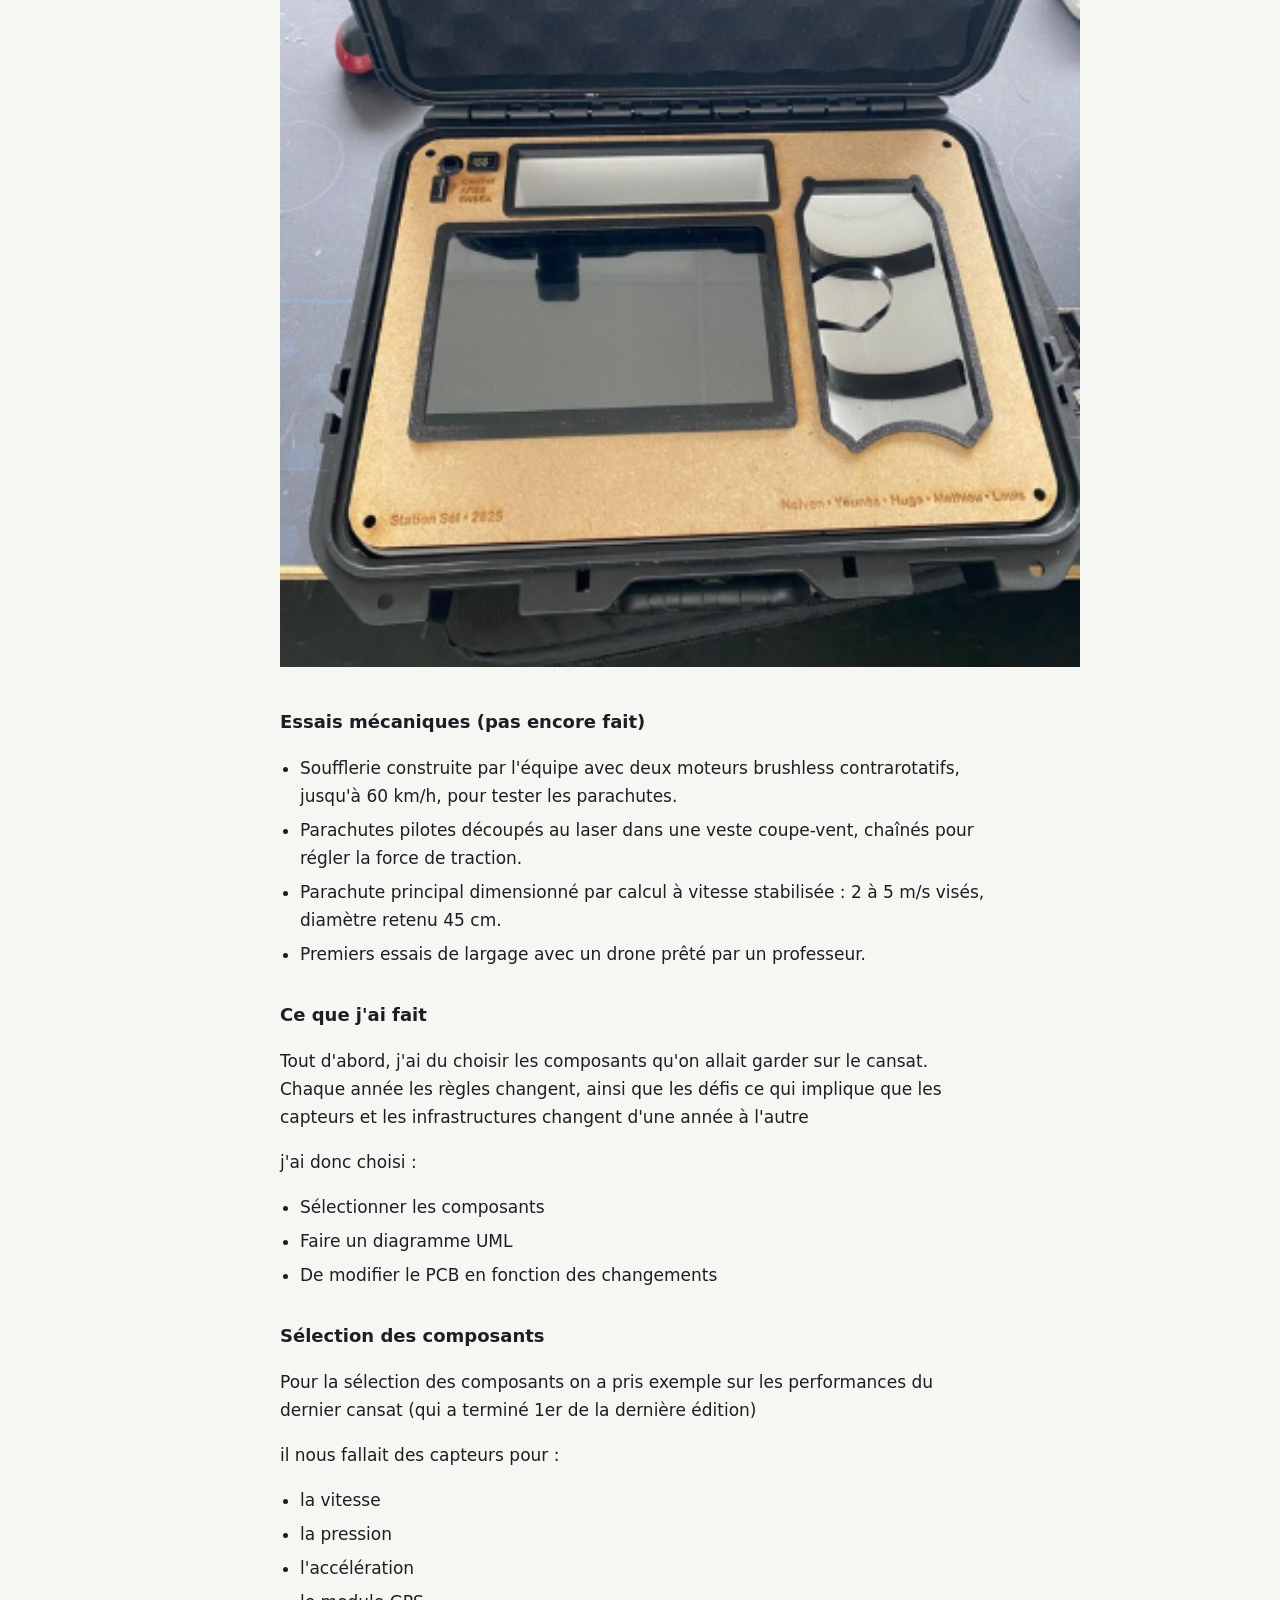
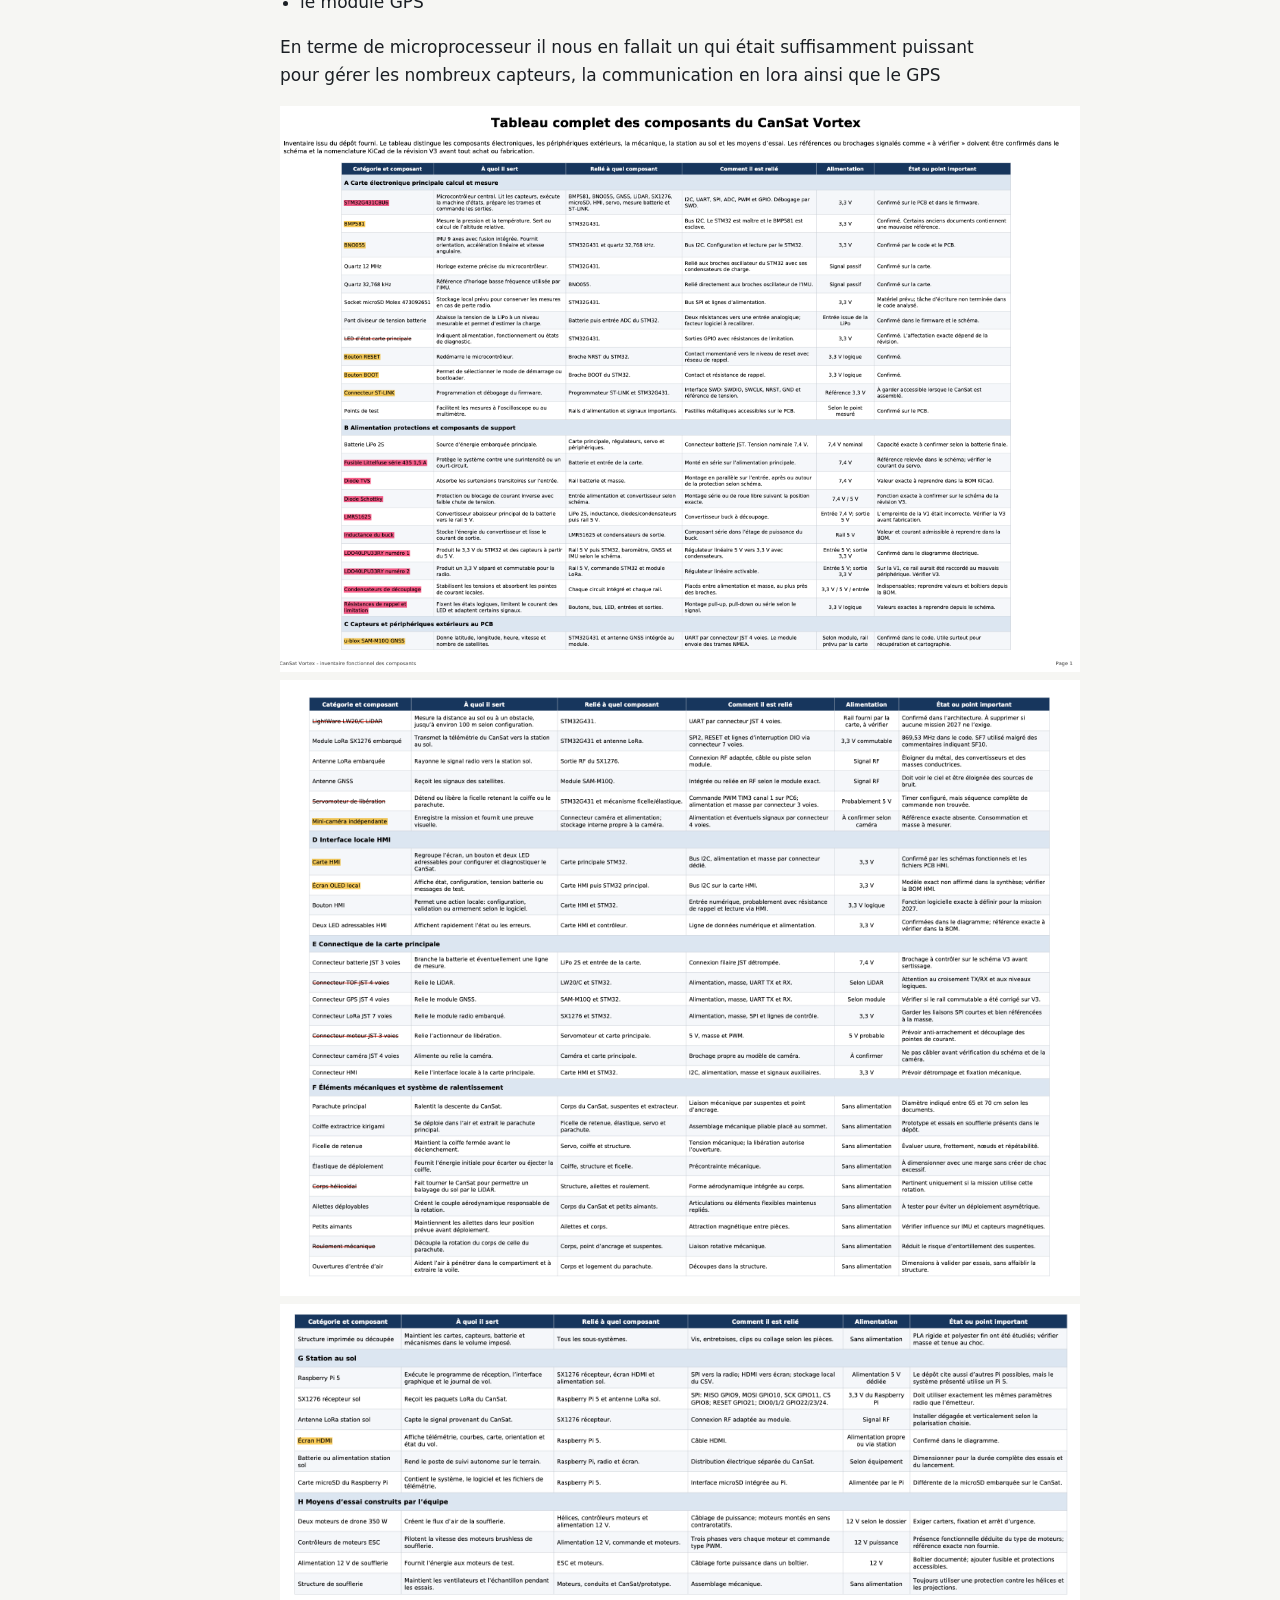
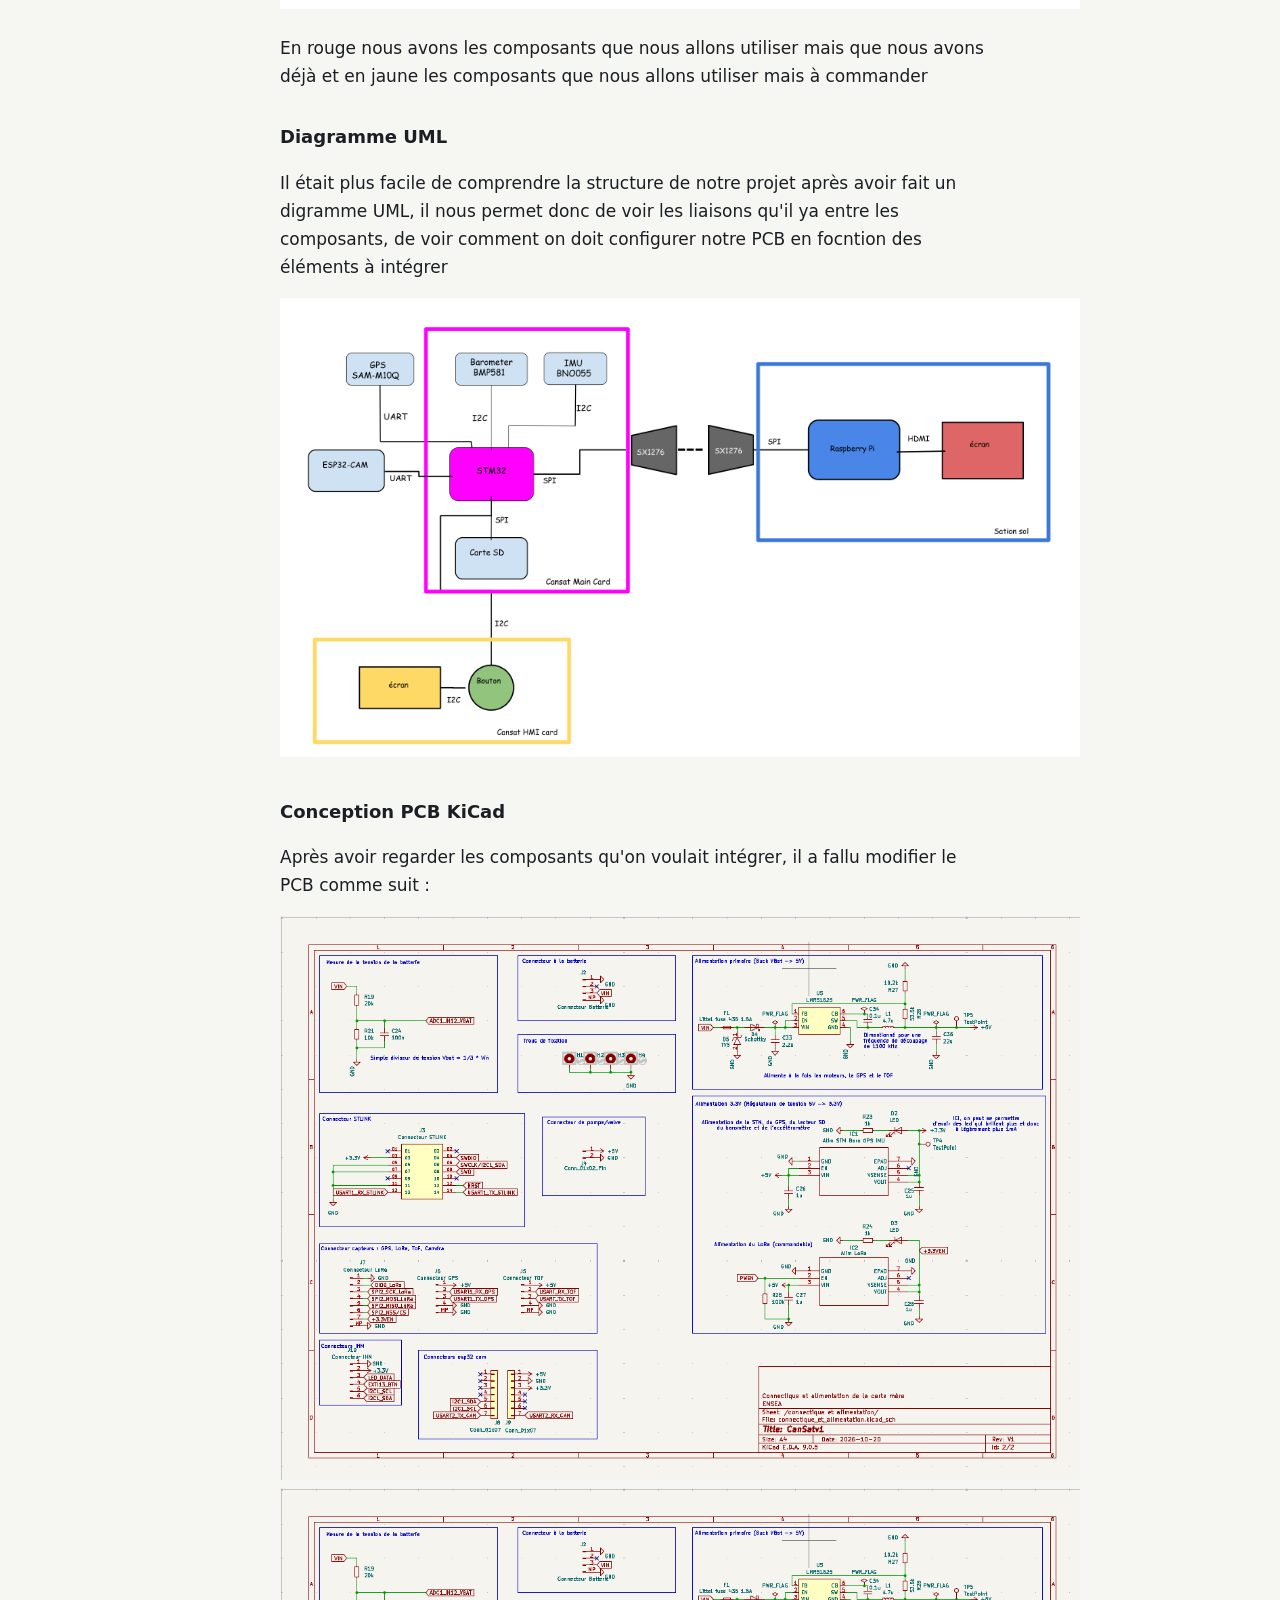
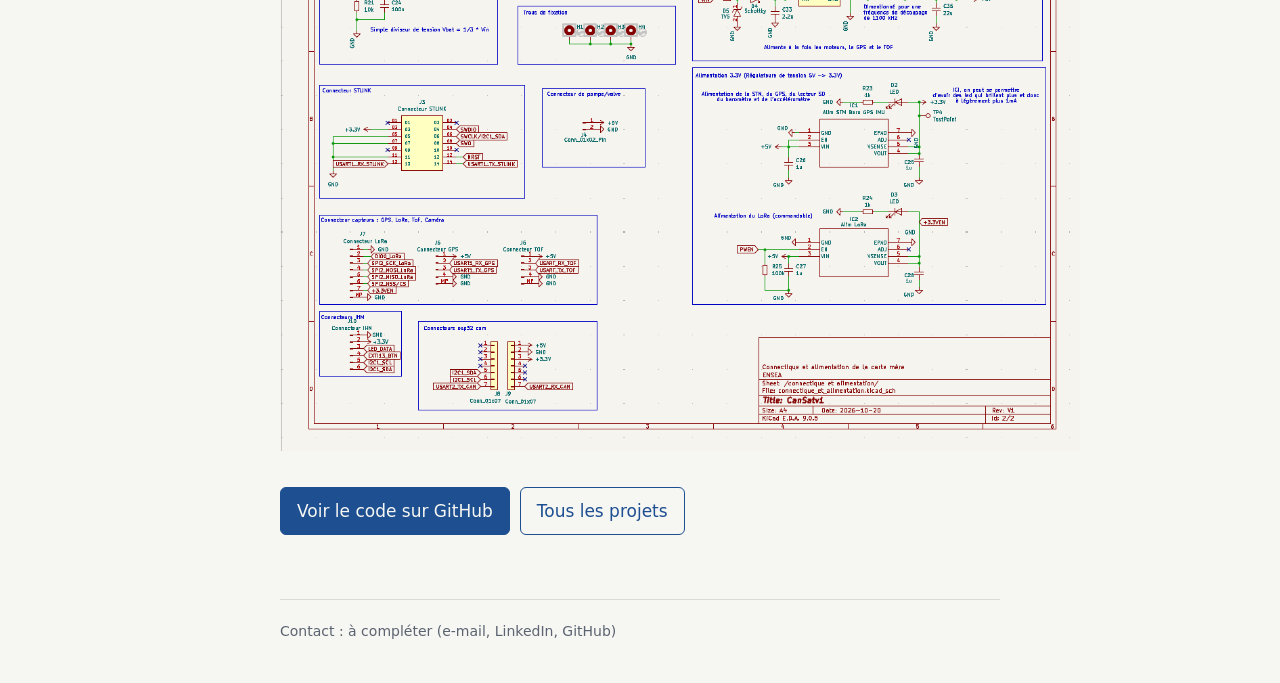
==== commit df6413e8: "Add PCB design image to cansat.html Added an image of the PCB design in KiCad." ====
--- a/cansat.html
+++ b/cansat.html
@@ -86,6 +86,8 @@
 <img src= "Screenshot 2026-10-22 at 12.12.21.png" alt= "diagramme UML" width="800">
 <h3>Conception PCB KiCad</h3>
 <p>Après avoir regarder les composants qu'on voulait intégrer, il a fallu modifier le PCB comme suit :</p>
+
+  <img src= "Capture d'écran 2026-10-22 121444.png" alt= "page 1 KiCad" width="800"> 
   <img src= "Capture d'écran 2026-10-22 121444.png" alt= "page 2 KiCad" width="800">
 <div class="links">
 <a class="btn primary" href="https://github.com/Alexei-Orlov/2526_Projet2A_Cansat" target="_blank" rel="noopener">Voir le code sur GitHub</a>
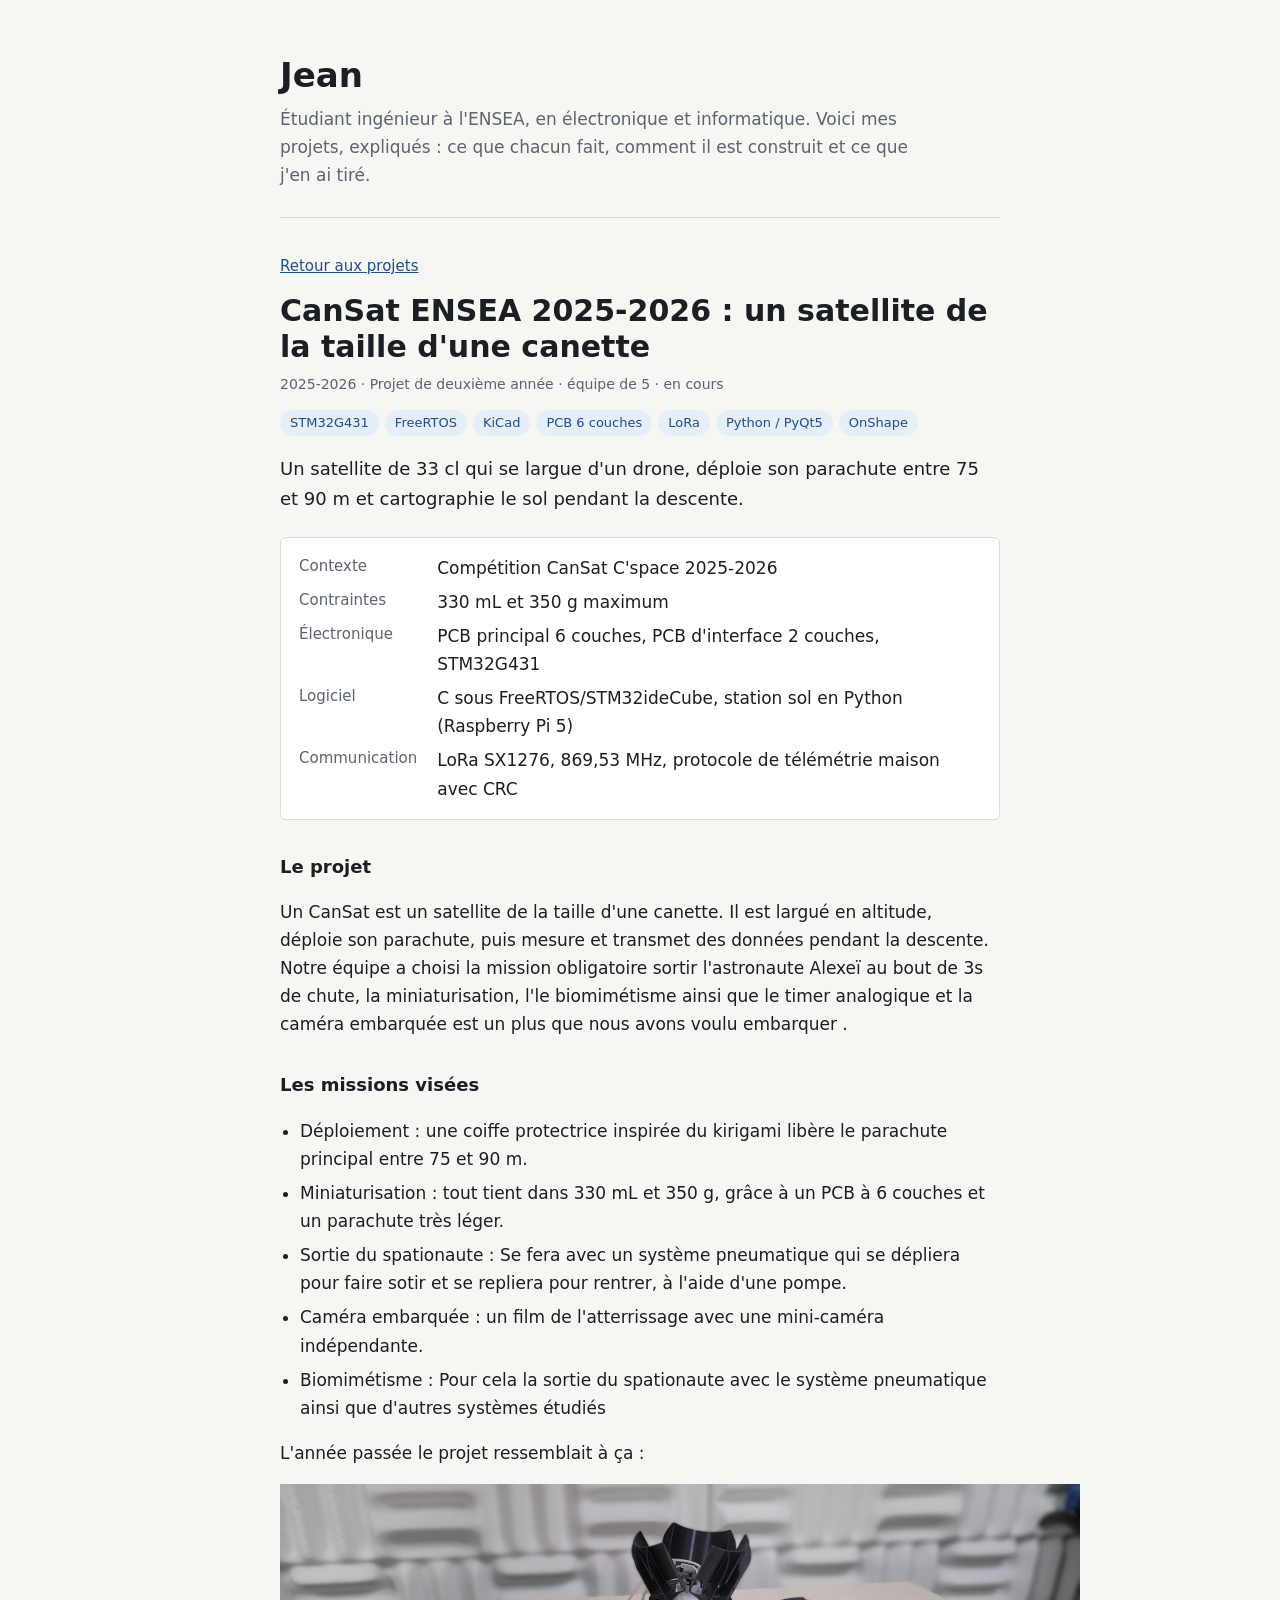
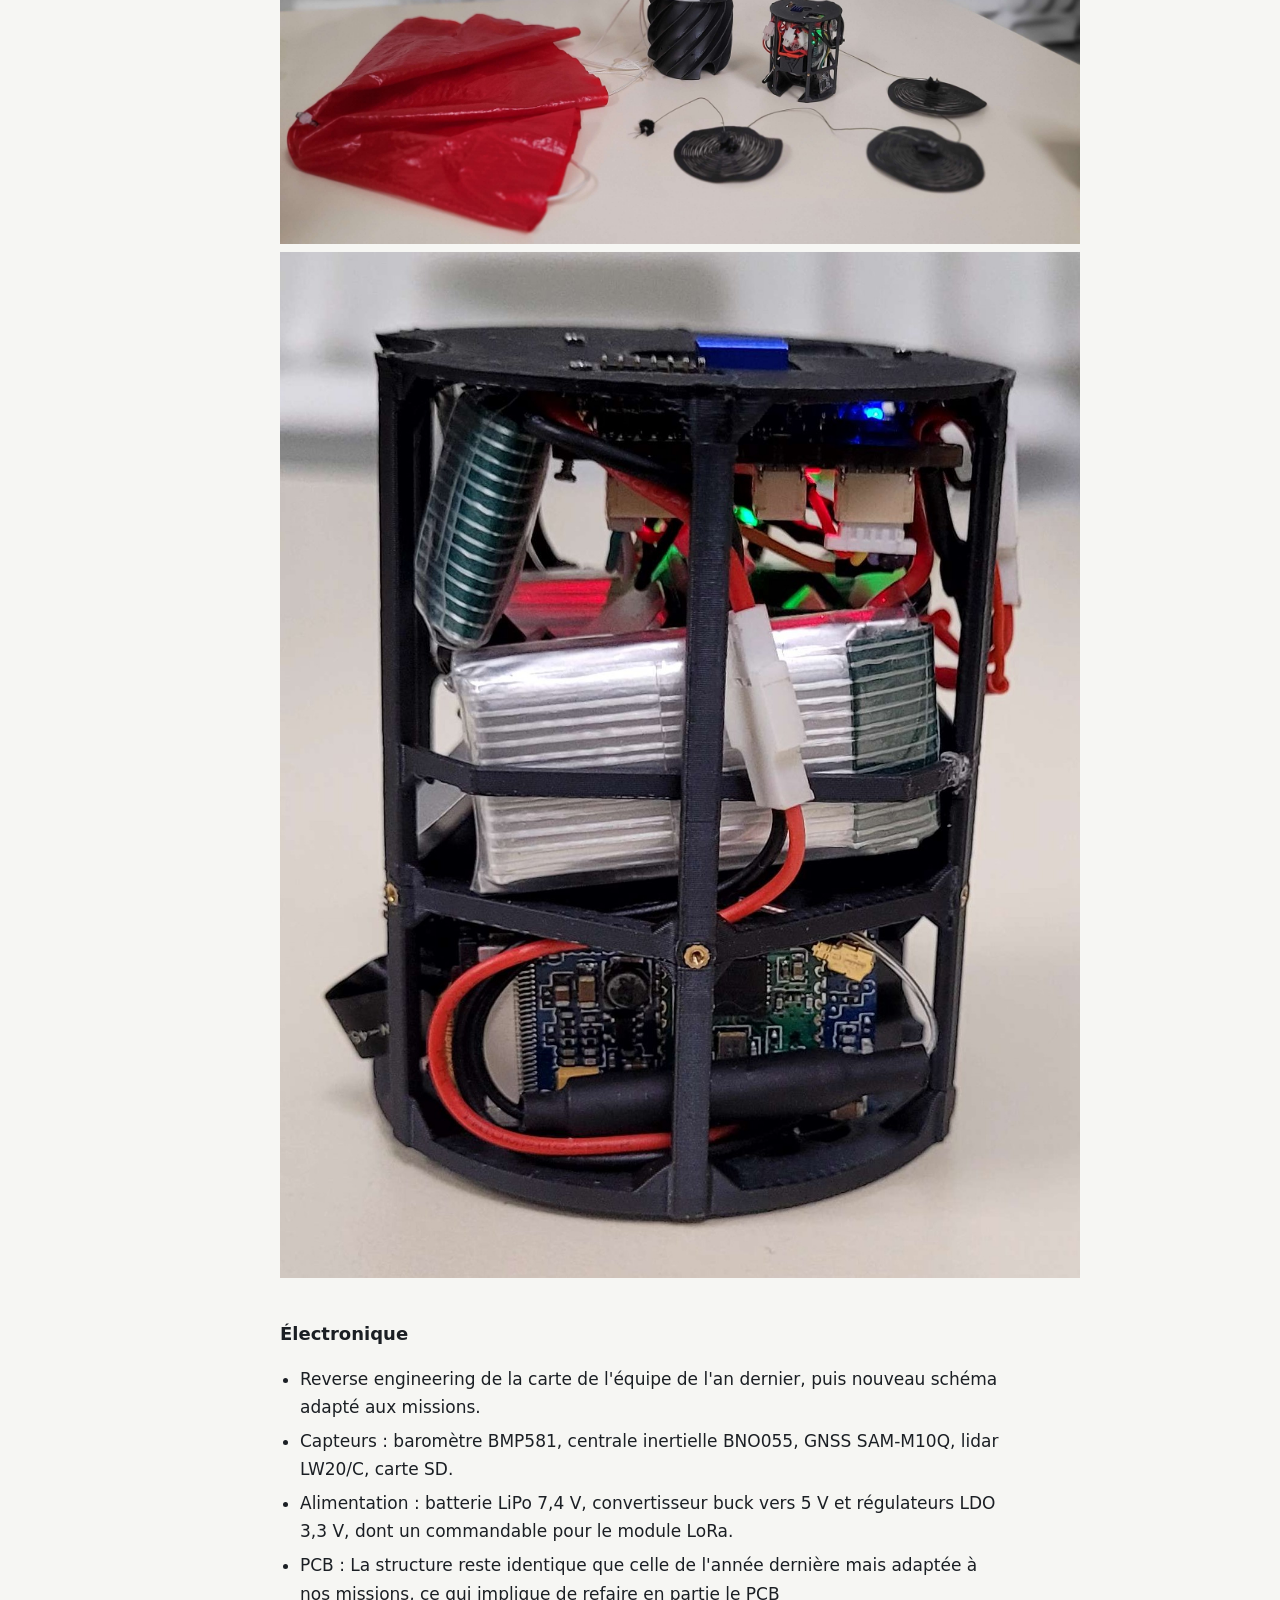
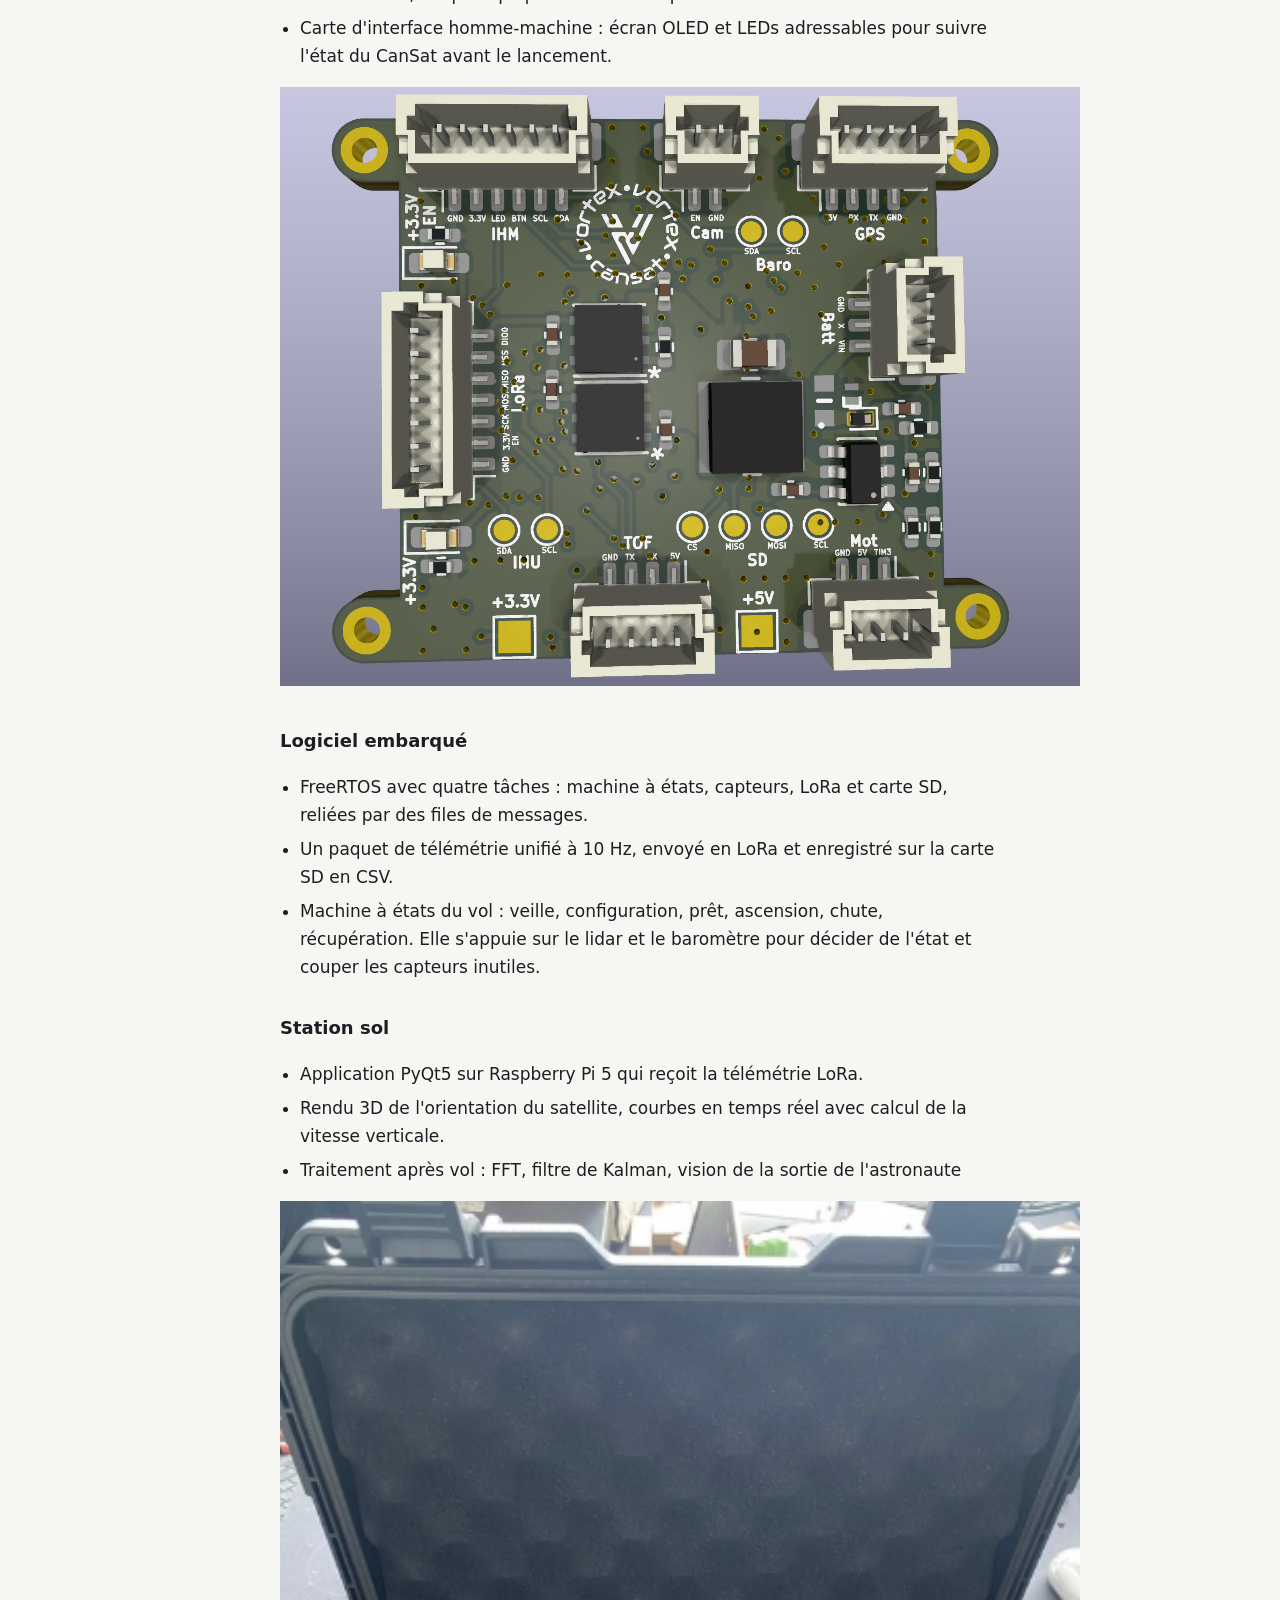
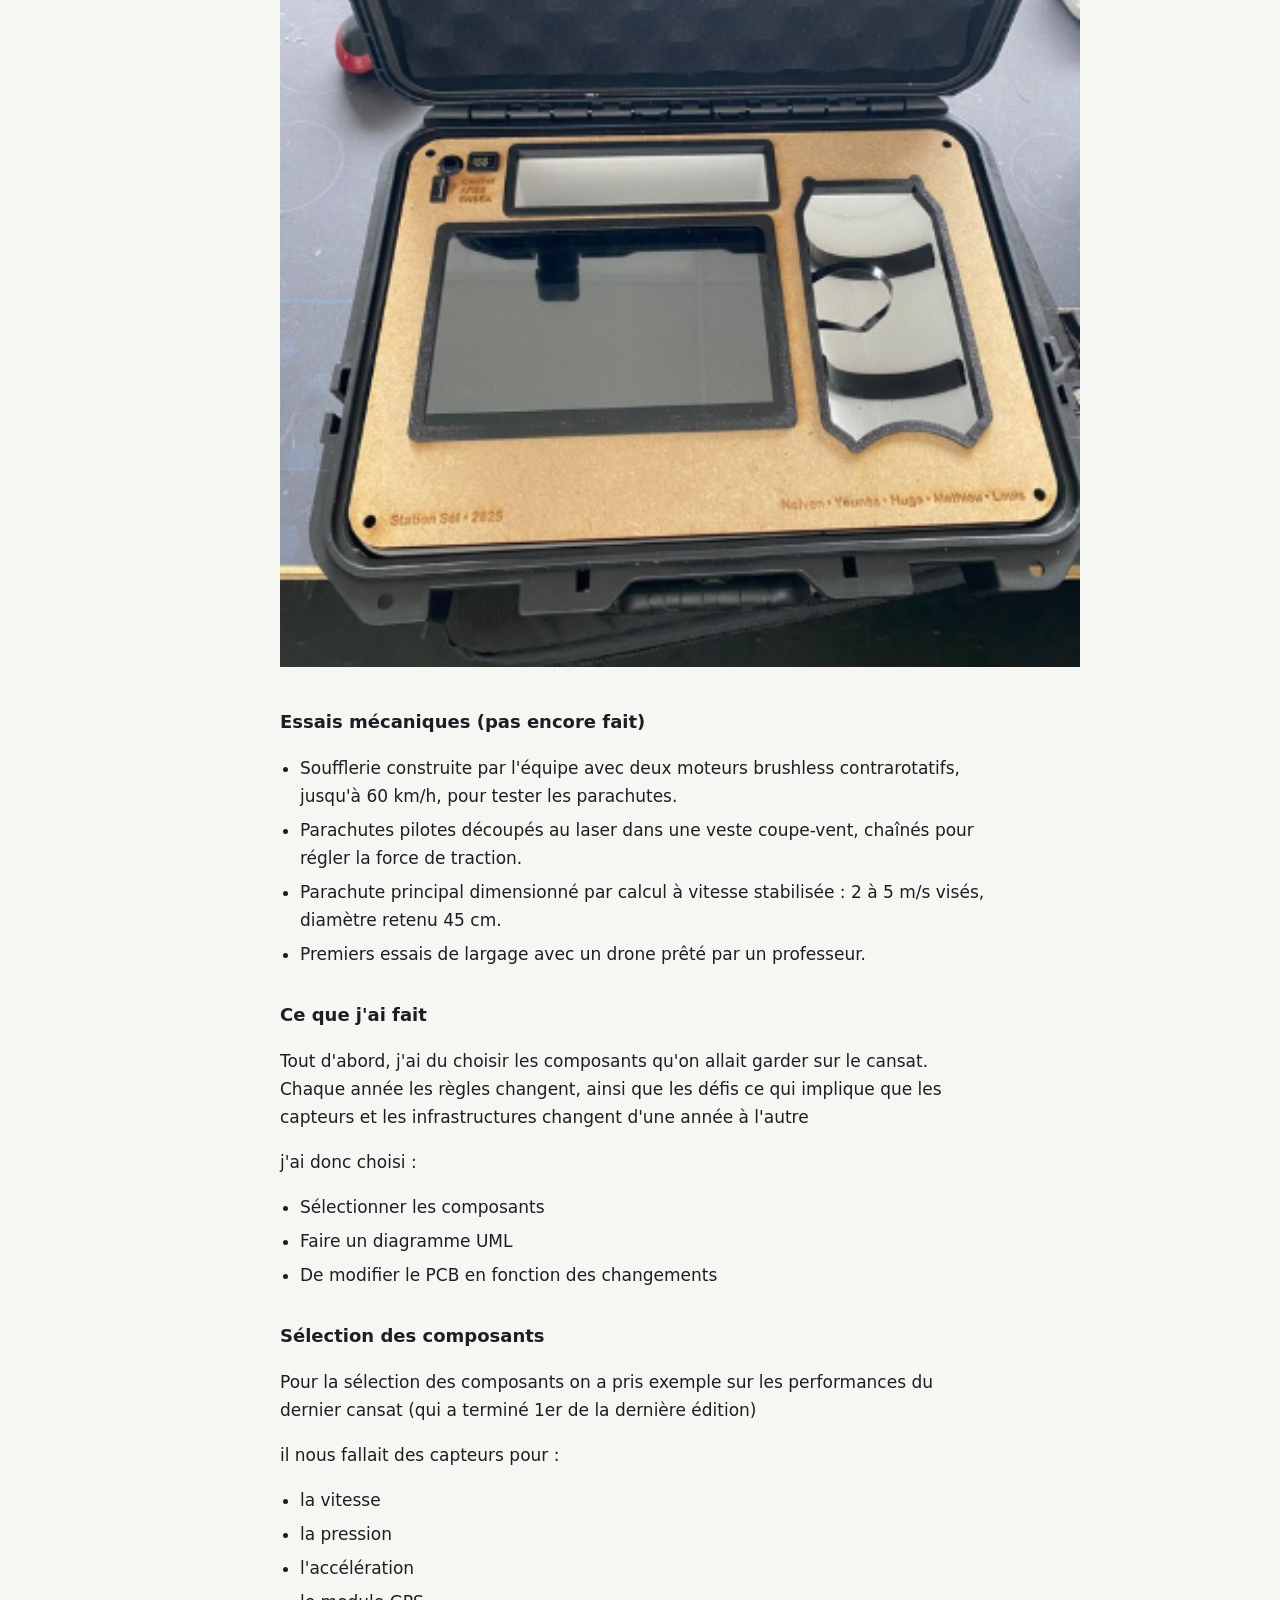
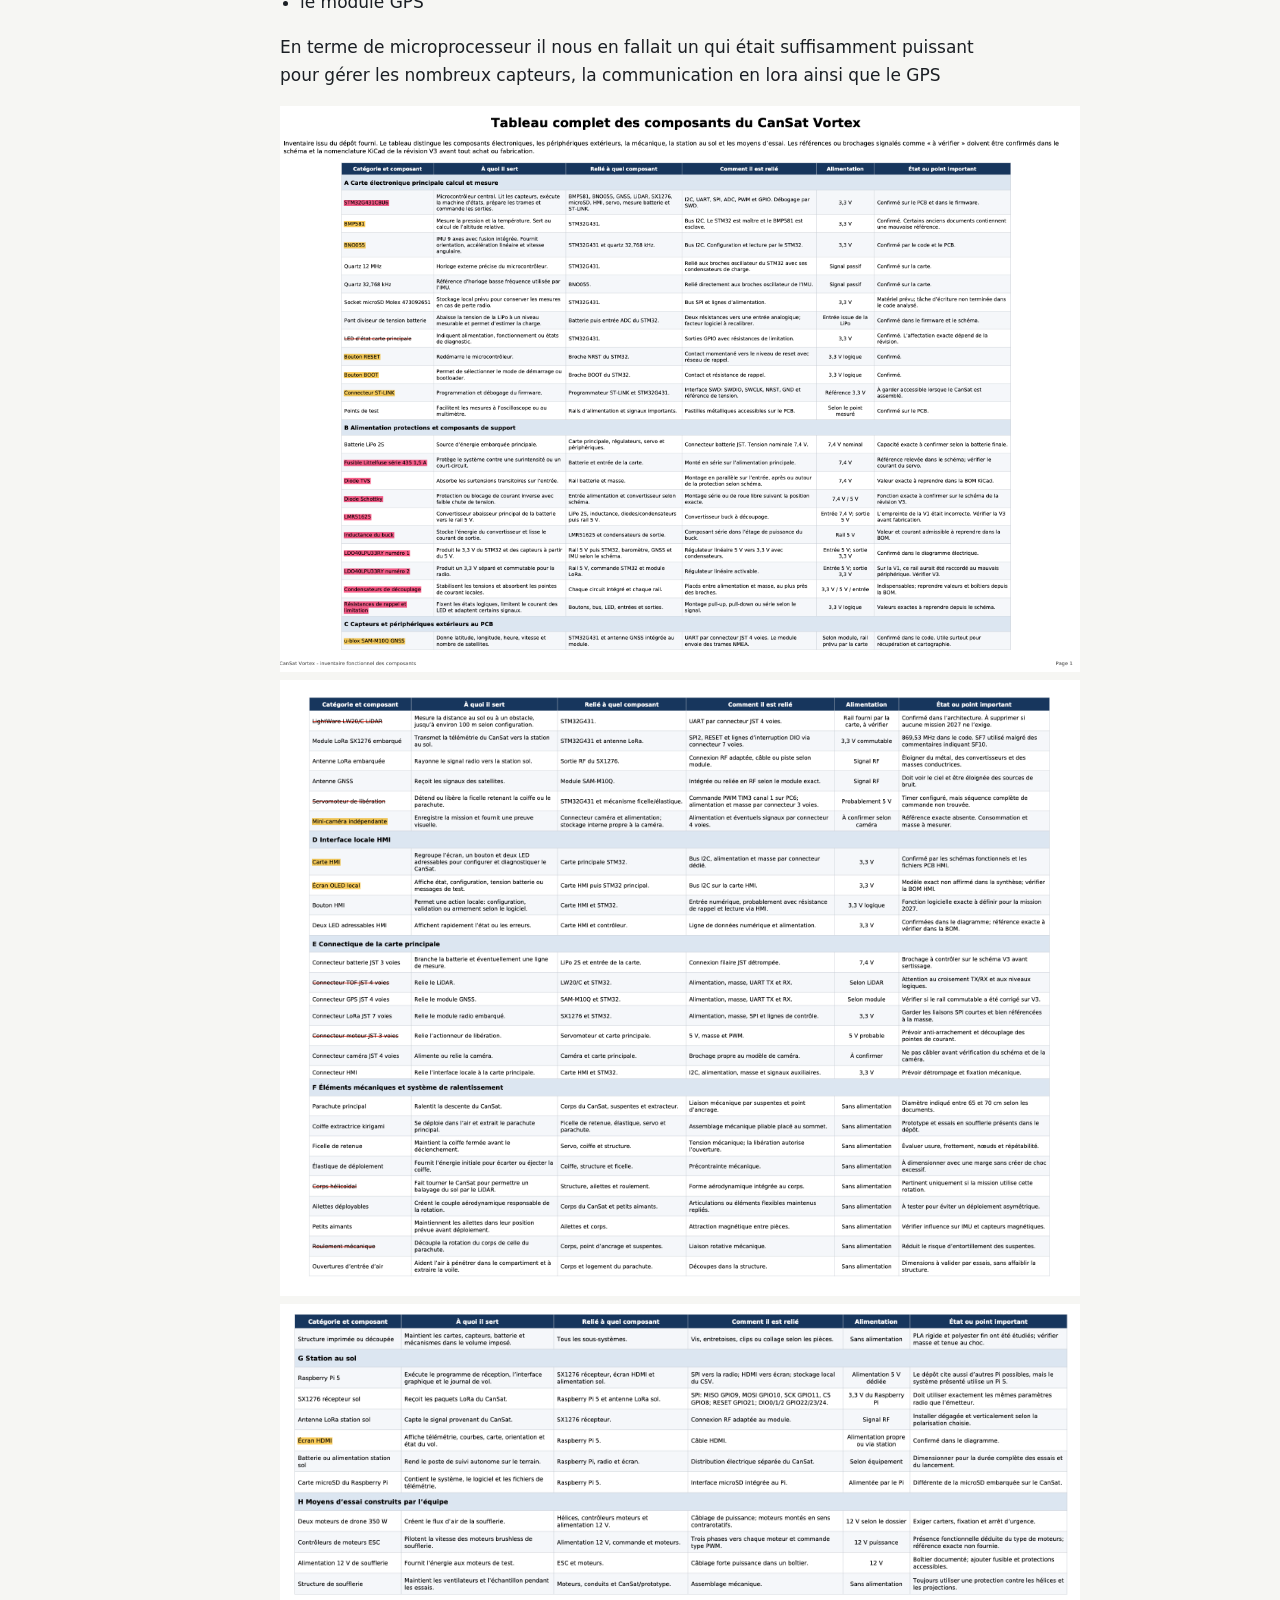
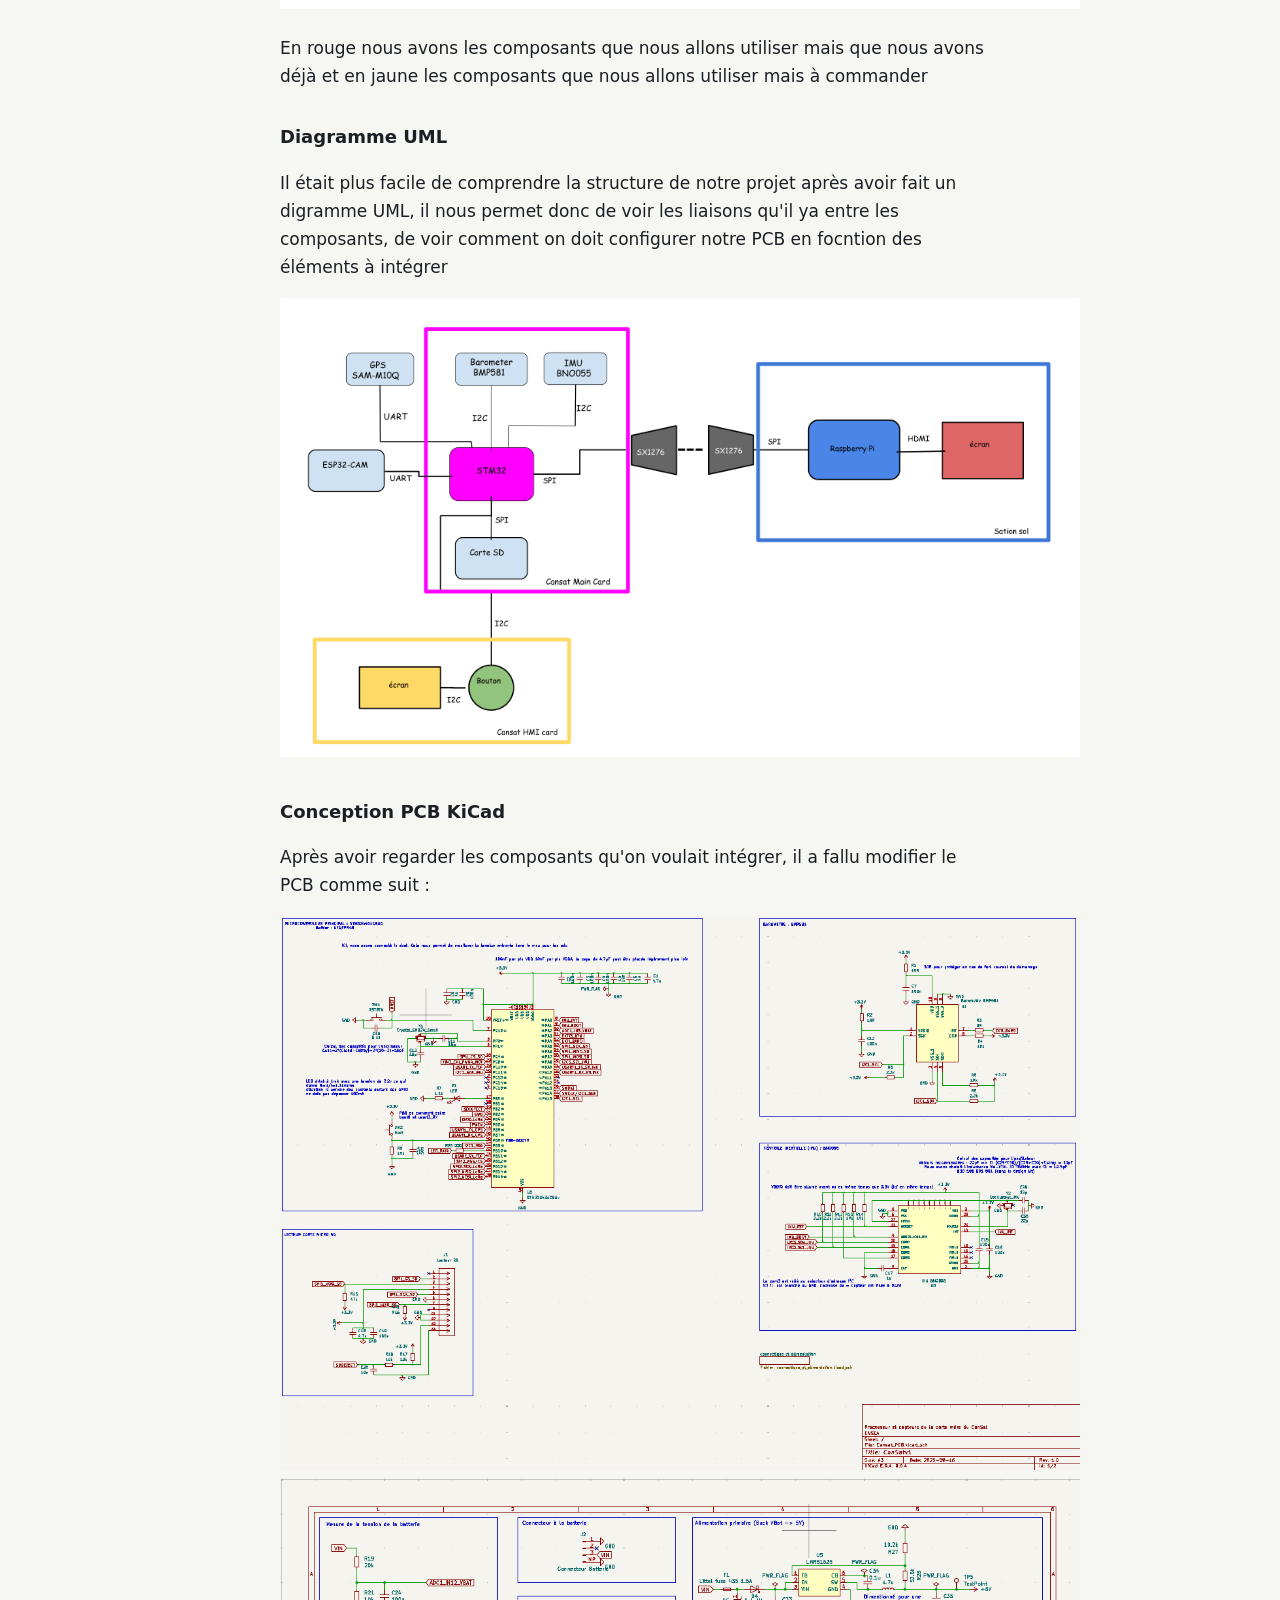
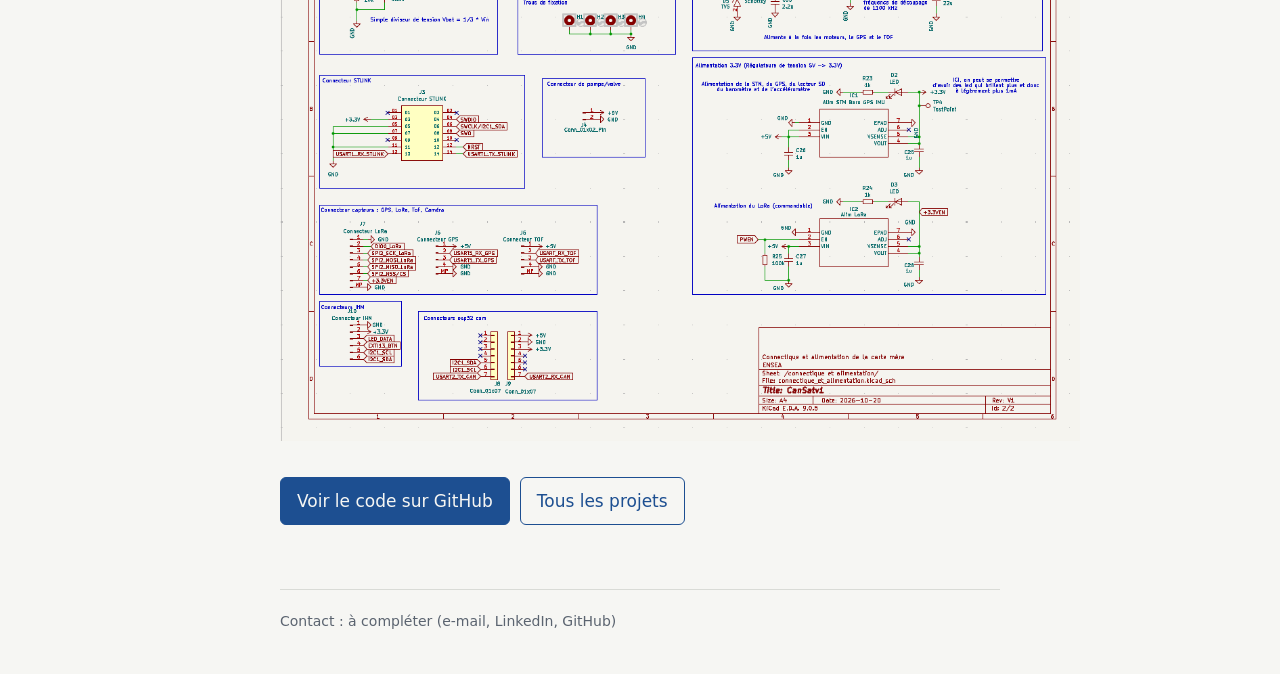
==== commit 6a881f83: "Update image source in cansat.html" ====
--- a/cansat.html
+++ b/cansat.html
@@ -87,7 +87,7 @@
 <h3>Conception PCB KiCad</h3>
 <p>Après avoir regarder les composants qu'on voulait intégrer, il a fallu modifier le PCB comme suit :</p>
 
-  <img src= "Capture d'écran 2026-10-22 121444.png" alt= "page 1 KiCad" width="800"> 
+  <img src= "mainboardSchem2.png" alt= "page 1 KiCad" width="800"> 
   <img src= "Capture d'écran 2026-10-22 121444.png" alt= "page 2 KiCad" width="800">
 <div class="links">
 <a class="btn primary" href="https://github.com/Alexei-Orlov/2526_Projet2A_Cansat" target="_blank" rel="noopener">Voir le code sur GitHub</a>
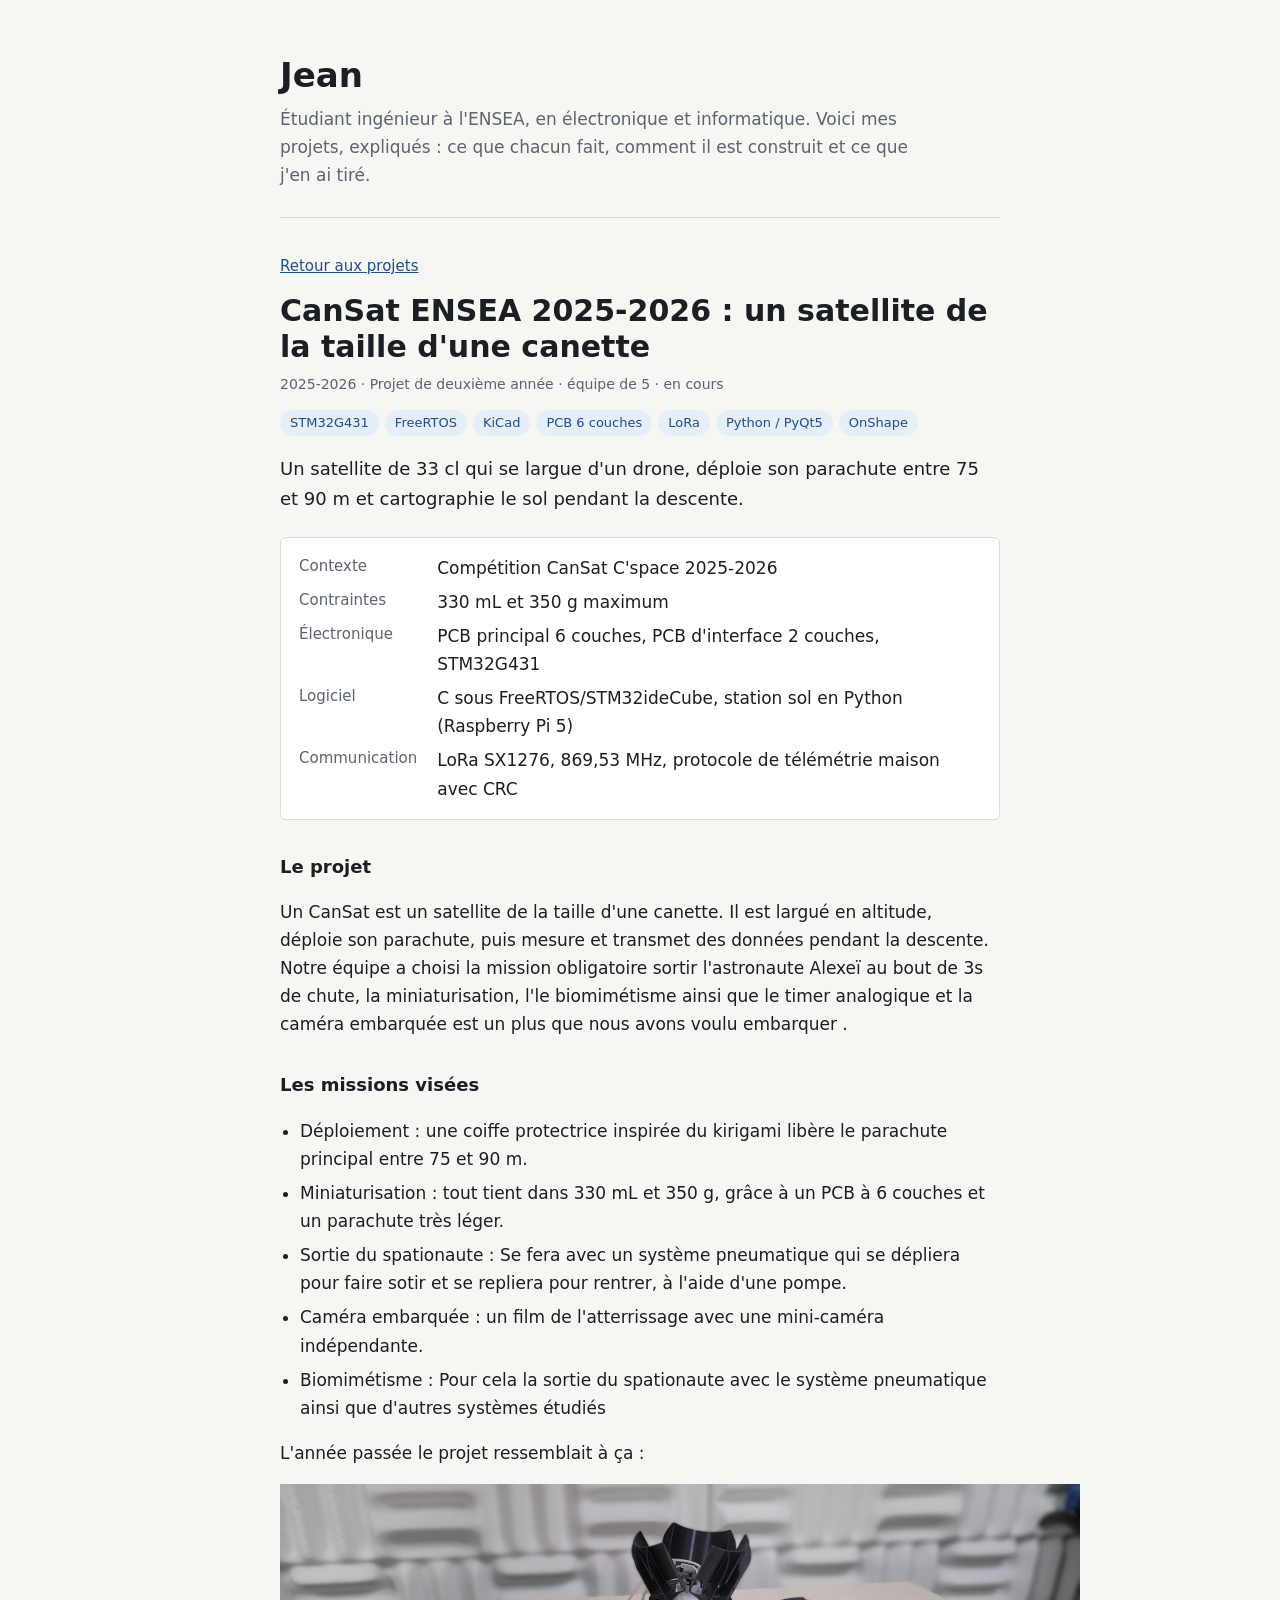
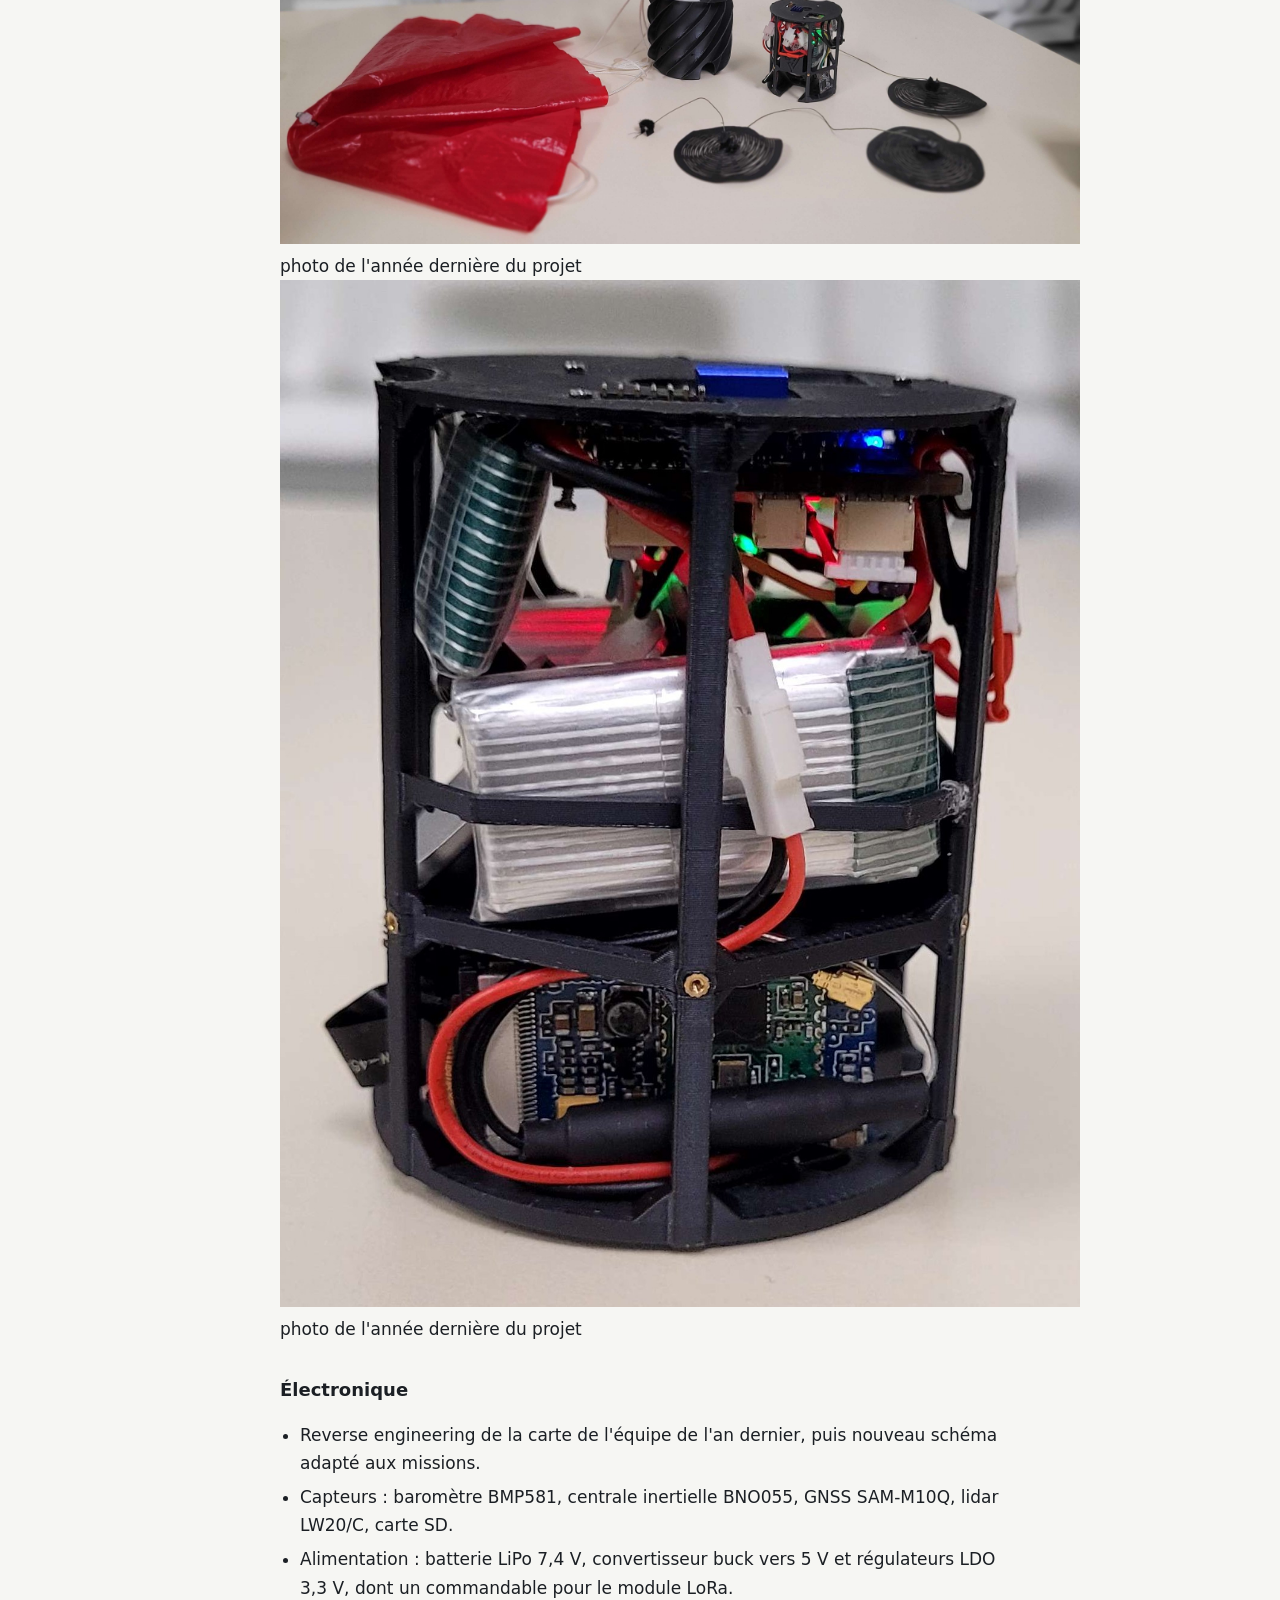
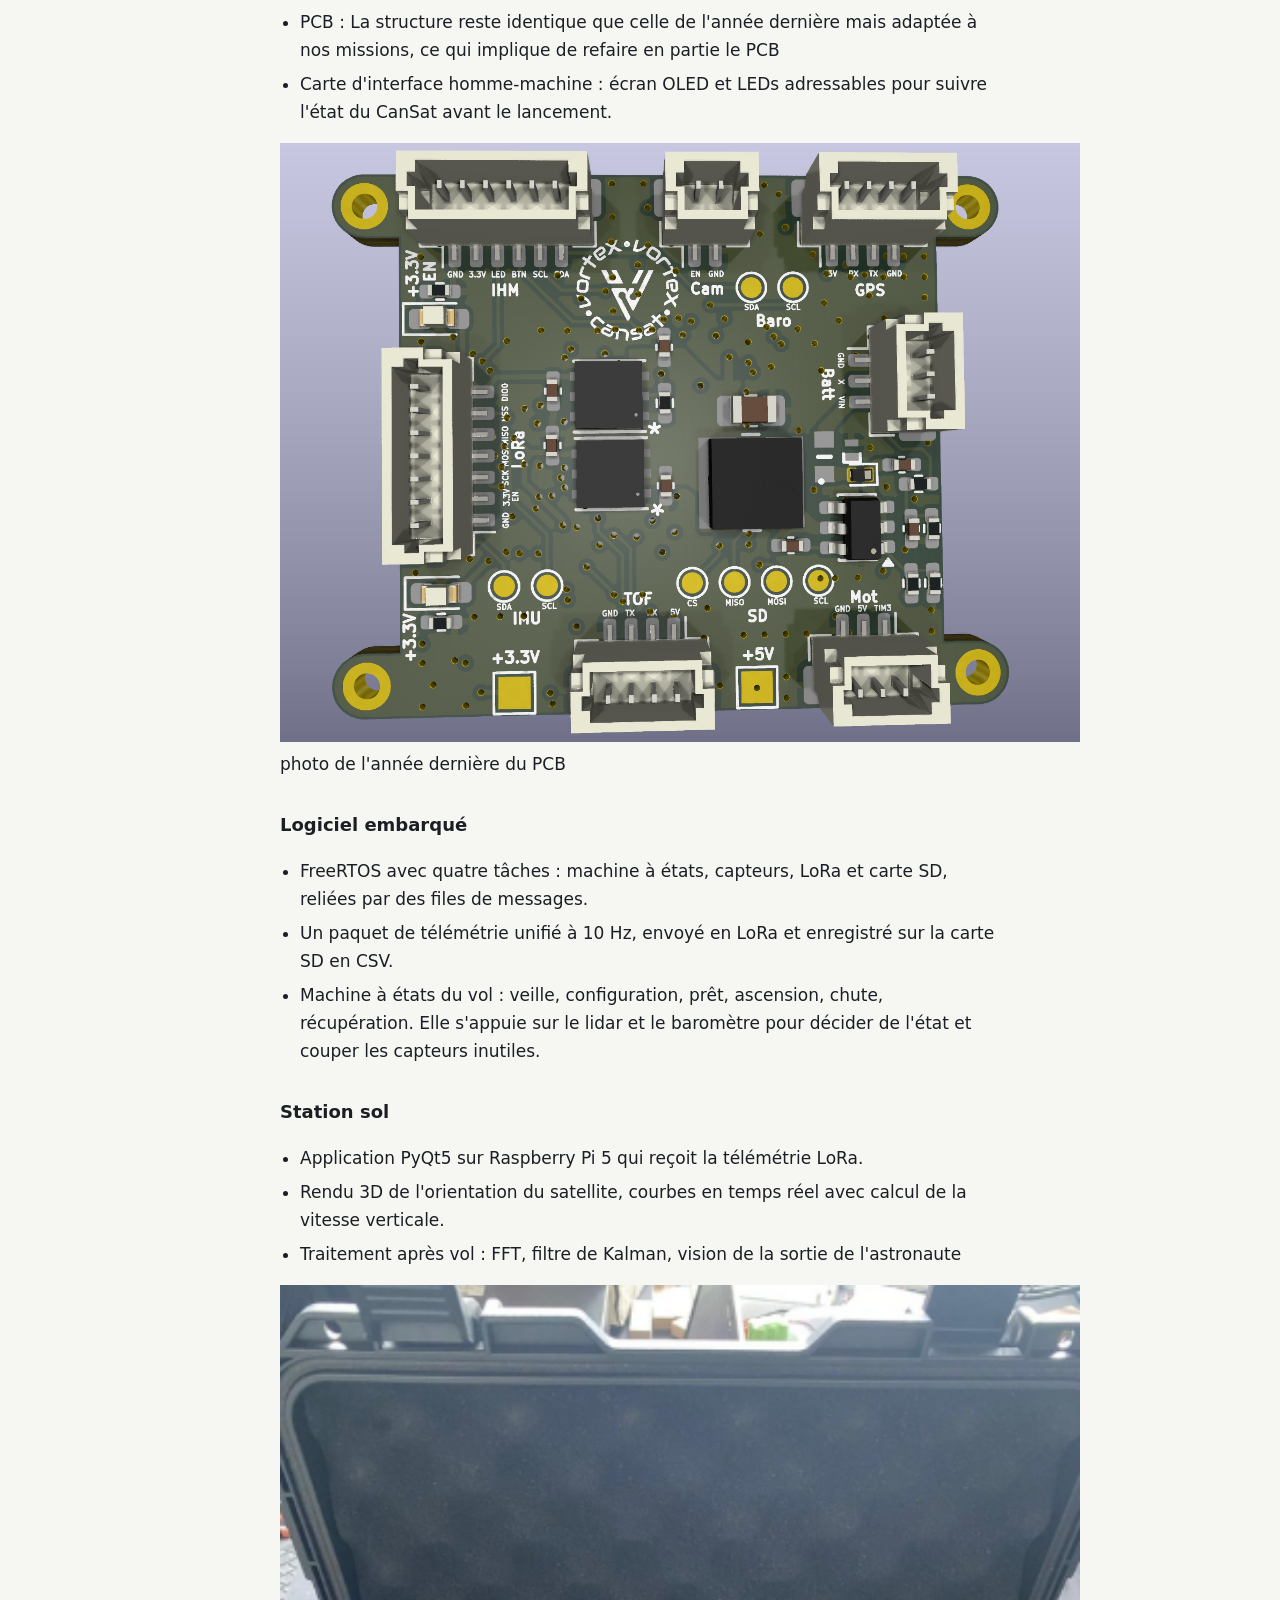
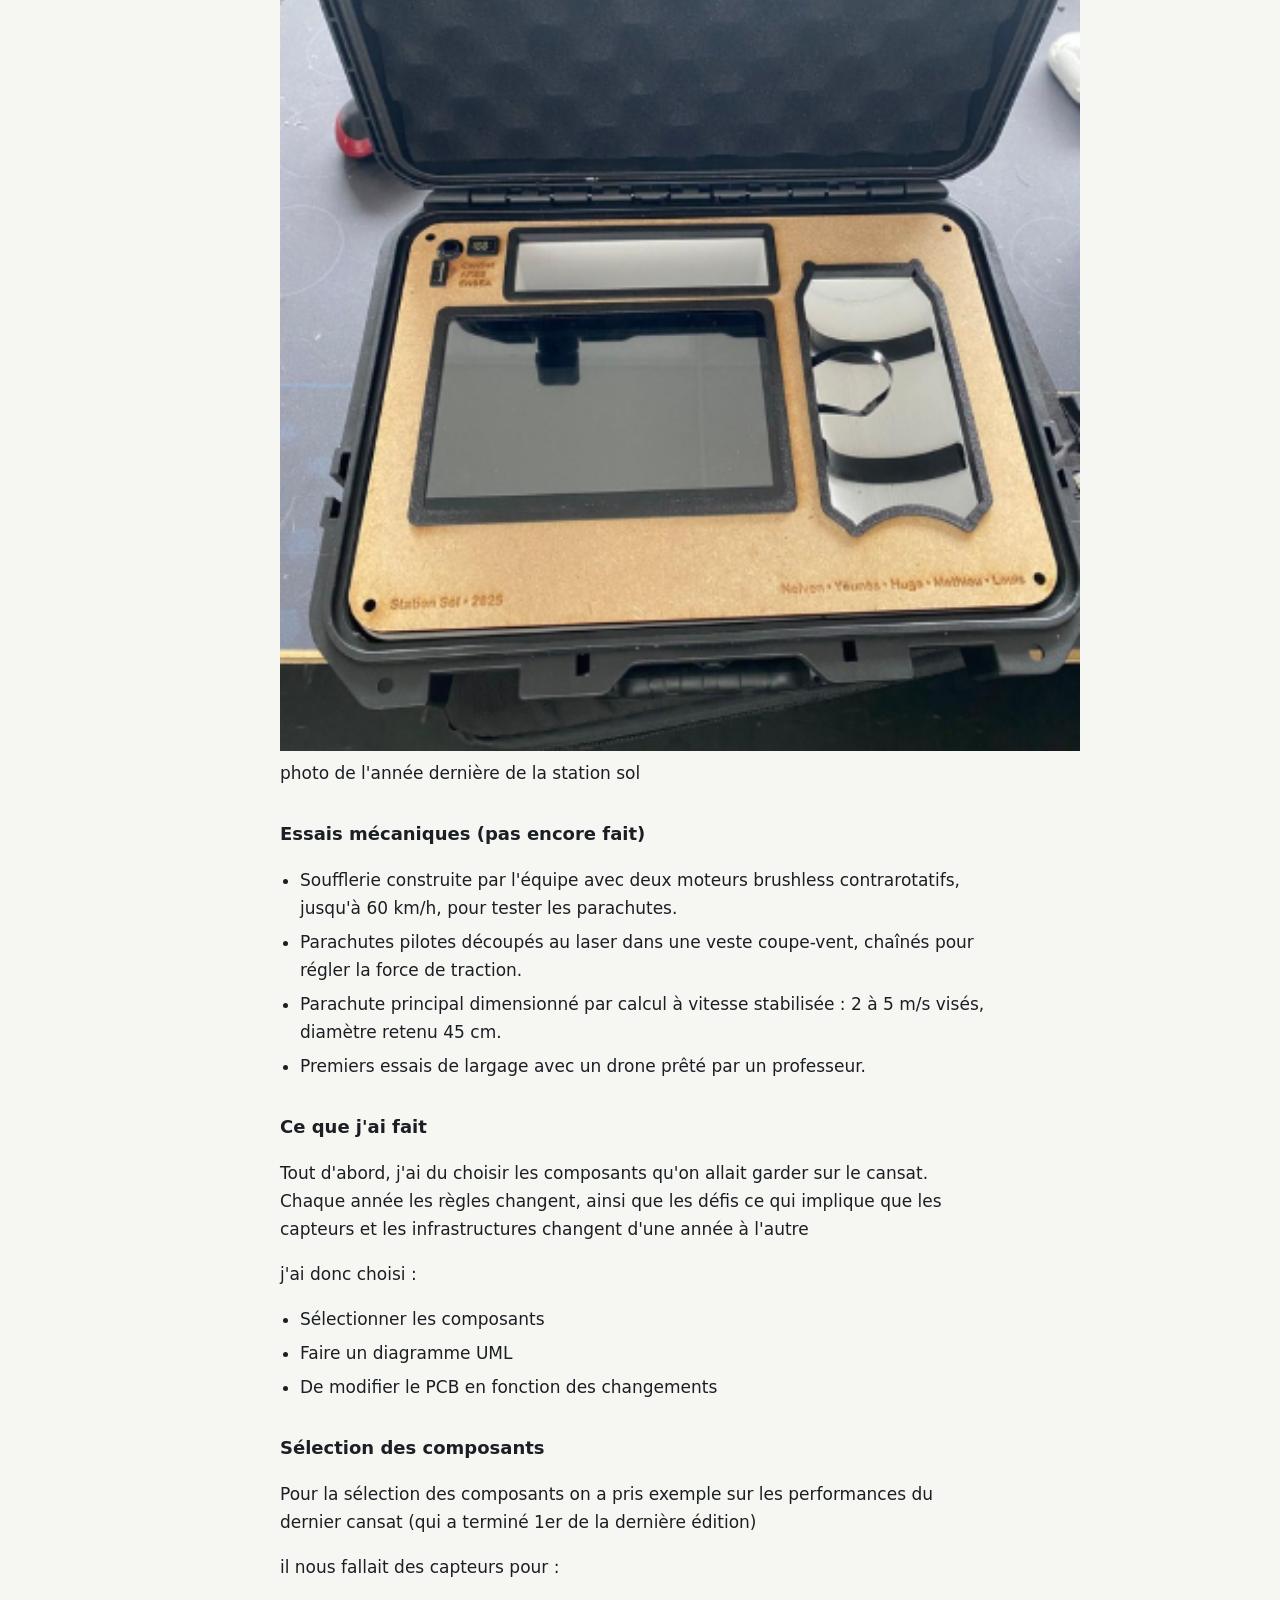
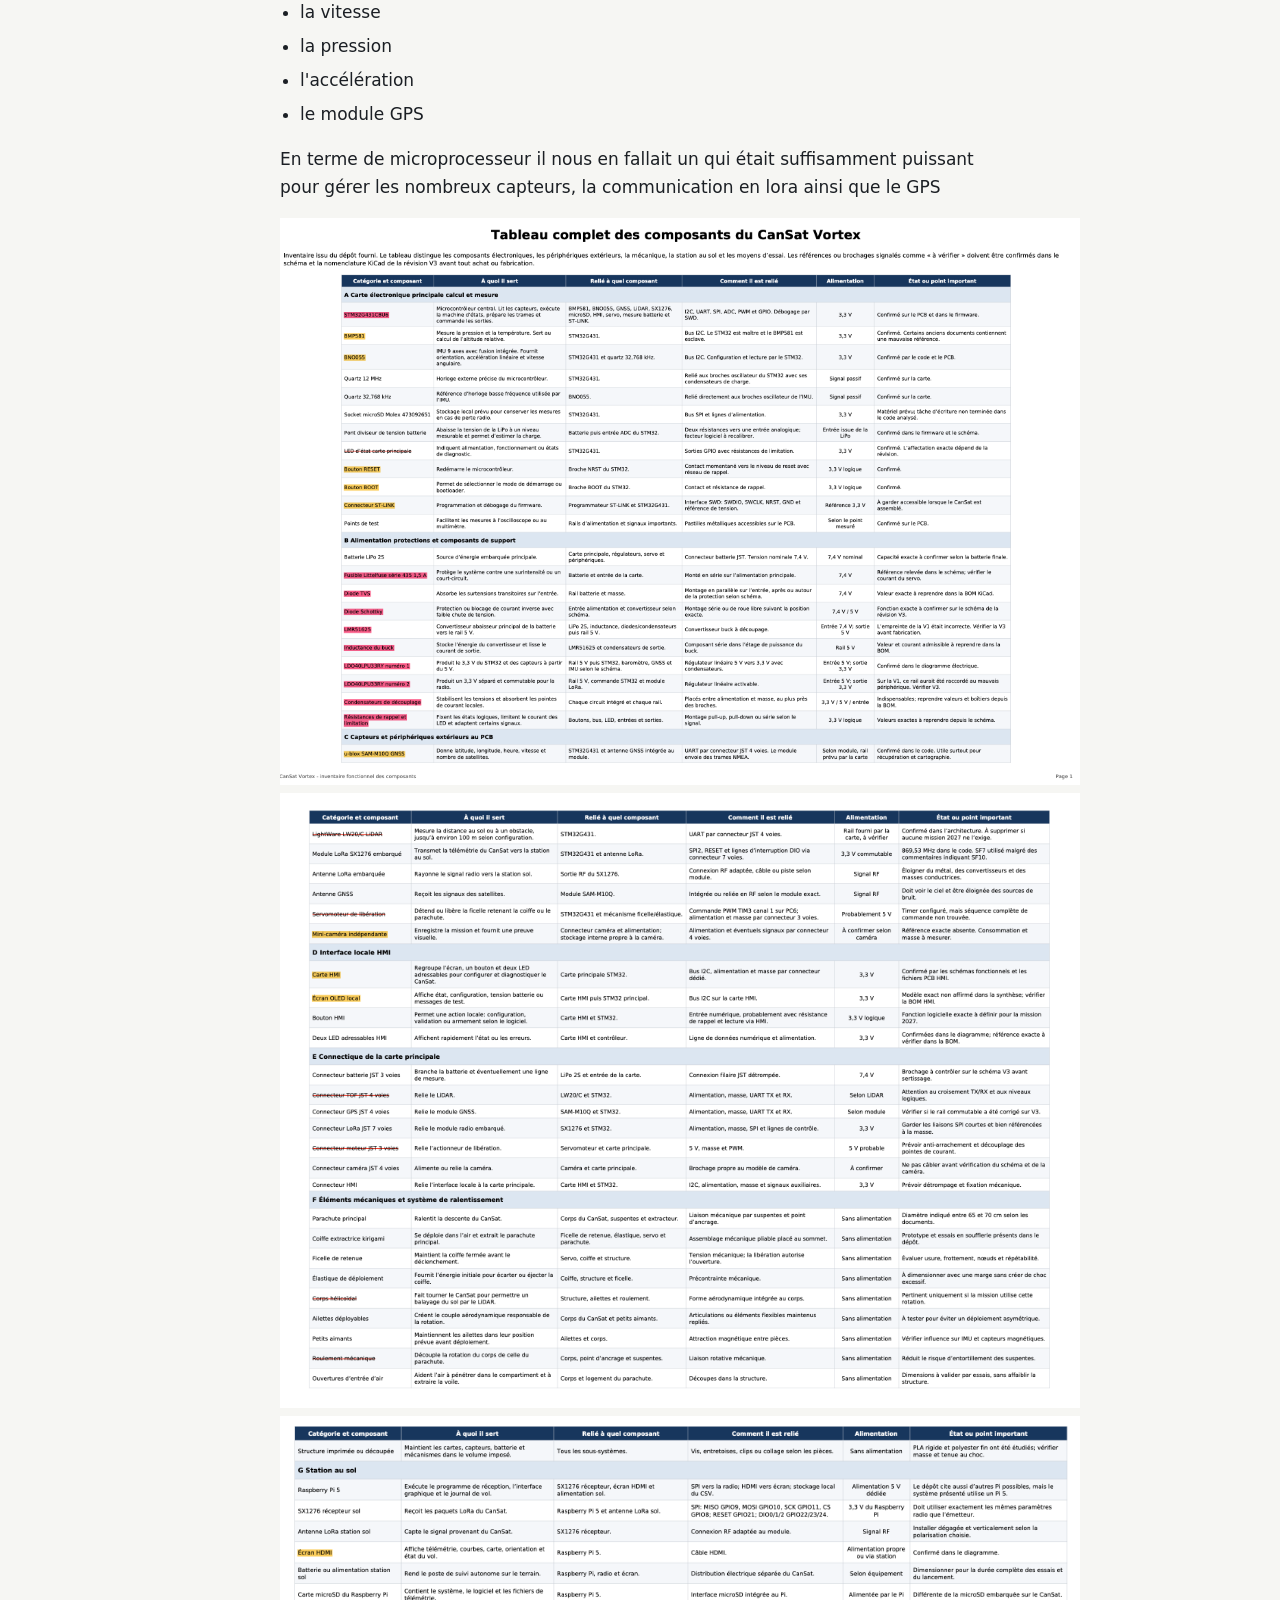
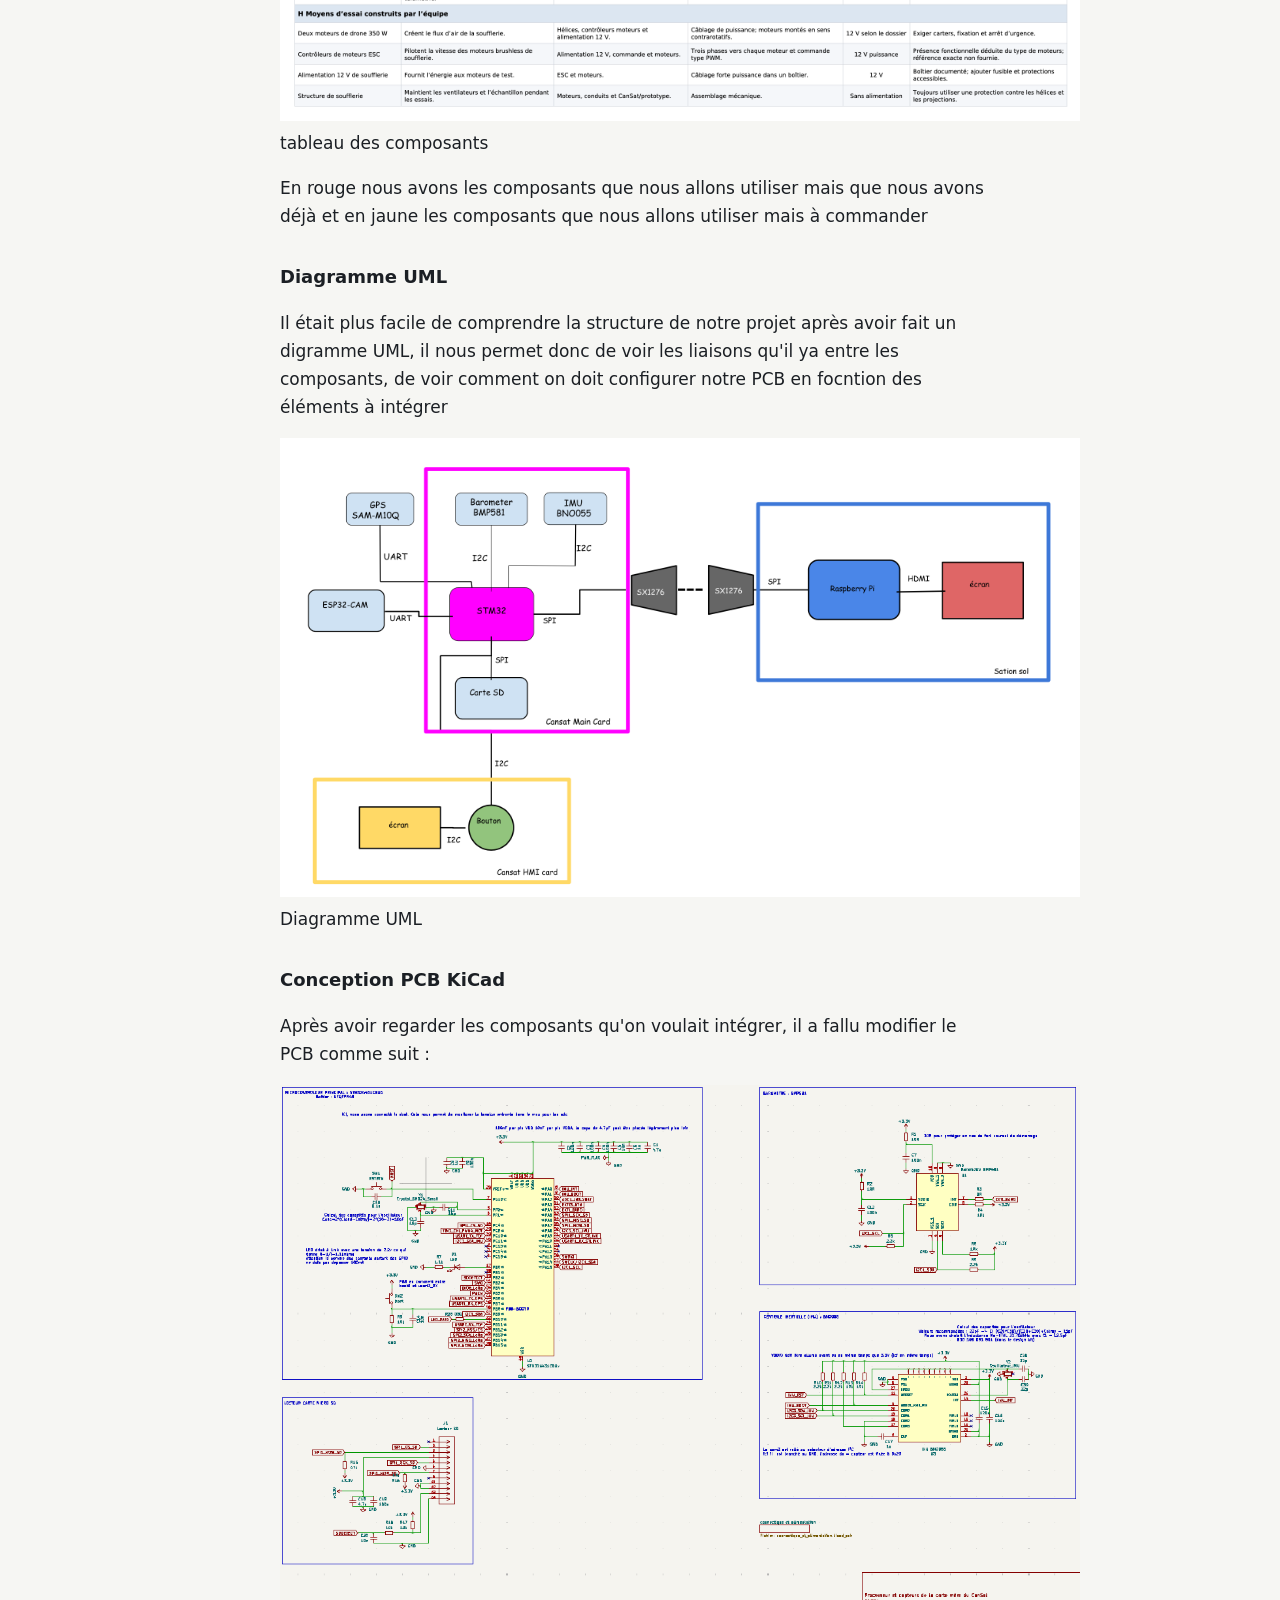
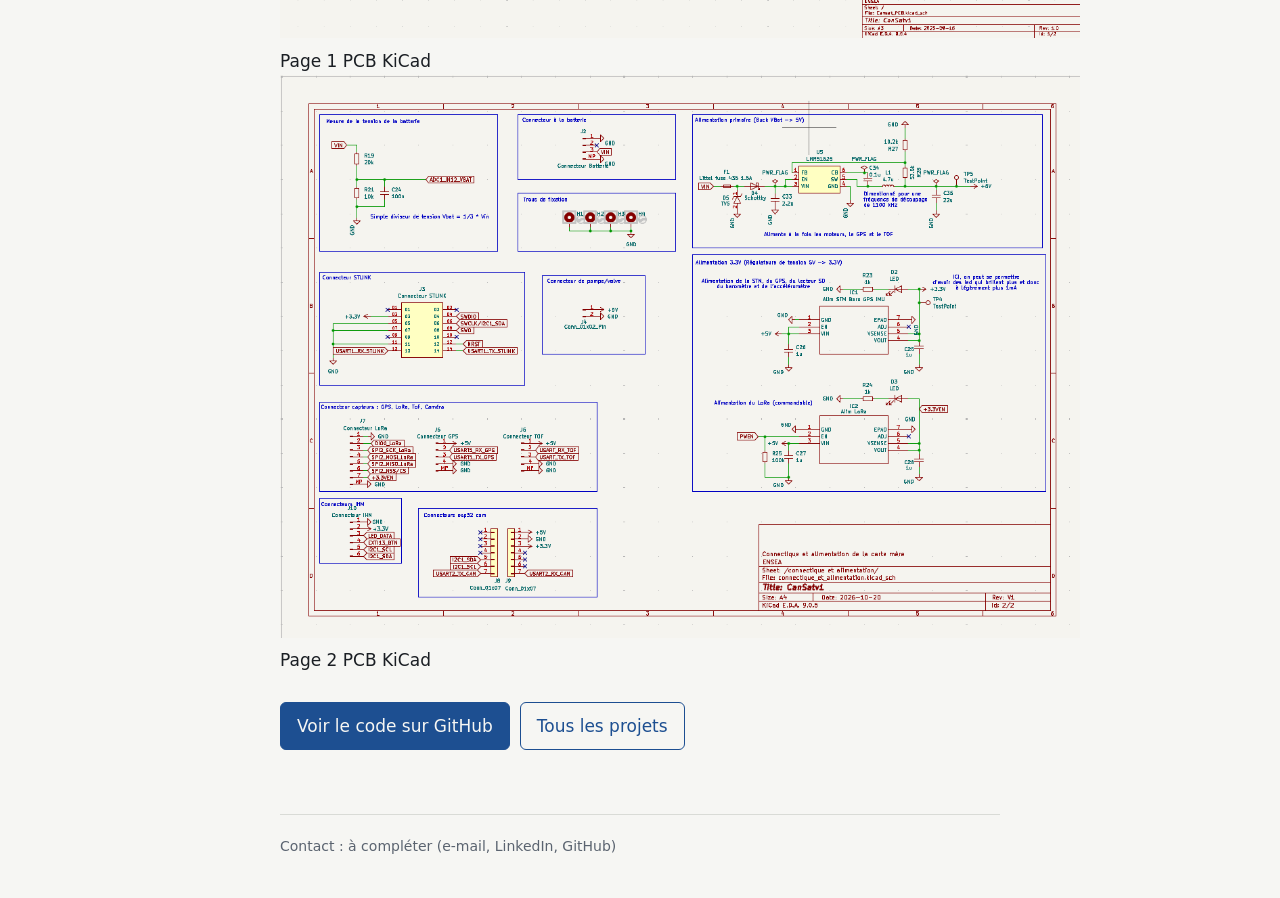
==== commit 0e95aaaf: "Add captions to images in cansat.html Added captions for images to enhance context and clarity." ====
--- a/cansat.html
+++ b/cansat.html
@@ -29,7 +29,9 @@
   </ul>
   <p>L'année passée le projet ressemblait à ça : </p>
   <img src = "Mechanical_complete_cansat.jpg" alt= "photo de l'année dernière du projet" width= "800">
+  <figcaption>photo de l'année dernière du projet</figcaption>
   <img src = "Mechanical_right_side.jpg" alt= "photo de l'année dernière du projet" width= "800">
+  <figcaption>photo de l'année dernière du projet</figcaption>
   <h3>Électronique</h3>
   <ul>
 <li>Reverse engineering de la carte de l&#x27;équipe de l&#x27;an dernier, puis nouveau schéma adapté aux missions.</li>
@@ -39,6 +41,7 @@
     <li>Carte d&#x27;interface homme-machine : écran OLED et LEDs adressables pour suivre l&#x27;état du CanSat avant le lancement.</li>
   </ul>
   <img src = "Mainboard_V3_3d_back.png" alt= "photo de l'année dernière du PCB" width= "800">
+  <figcaption>photo de l'année dernière du PCB</figcaption>
   
   <h3>Logiciel embarqué</h3>
   <ul>
@@ -53,6 +56,7 @@
     <li>Traitement après vol : FFT, filtre de Kalman, vision de la sortie de l'astronaute</li>
   </ul>
   <img src = "groundstation.png" alt= "photo de l'année dernière de la station sol" width= "800">
+  <figcaption>photo de l'année dernière de la station sol</figcaption>
   <h3>Essais mécaniques (pas encore fait)</h3>
   <ul>
     <li>Soufflerie construite par l&#x27;équipe avec deux moteurs brushless contrarotatifs, jusqu&#x27;à 60 km/h, pour tester les parachutes.</li>
@@ -80,15 +84,19 @@
 <img src= "image_matos1.png" alt= "tableau des composants" width= "800">
 <img src= "image_matos2.png" alt= "tableau des composants" width= "800">
 <img src= "image_matos3.png" alt= "tableau des composants" width= "800">
+  <figcaption>tableau des composants</figcaption>
 <p>En rouge nous avons les composants que nous allons utiliser mais que nous avons déjà et en jaune les composants que nous allons utiliser mais à commander</p>
 <h3>Diagramme UML</h3>
   <p>Il était plus facile de comprendre la structure de notre projet après avoir fait un digramme UML, il nous permet donc de voir les liaisons qu'il ya entre les composants, de voir comment on doit configurer notre PCB en focntion des éléments à intégrer</p>
 <img src= "Screenshot 2026-10-22 at 12.12.21.png" alt= "diagramme UML" width="800">
+  <figcaption>Diagramme UML</figcaption>
 <h3>Conception PCB KiCad</h3>
 <p>Après avoir regarder les composants qu'on voulait intégrer, il a fallu modifier le PCB comme suit :</p>
 
-  <img src= "mainboardSchem2.png" alt= "page 1 KiCad" width="800"> 
+  <img src= "mainboardSchem2.png" alt= "page 1 KiCad" width="800">
+  <figcaption>Page 1 PCB KiCad</figcaption>
   <img src= "Capture d'écran 2026-10-22 121444.png" alt= "page 2 KiCad" width="800">
+  <figcaption>Page 2 PCB KiCad</figcaption>
 <div class="links">
 <a class="btn primary" href="https://github.com/Alexei-Orlov/2526_Projet2A_Cansat" target="_blank" rel="noopener">Voir le code sur GitHub</a>
 <a class="btn" href="index.html">Tous les projets</a>
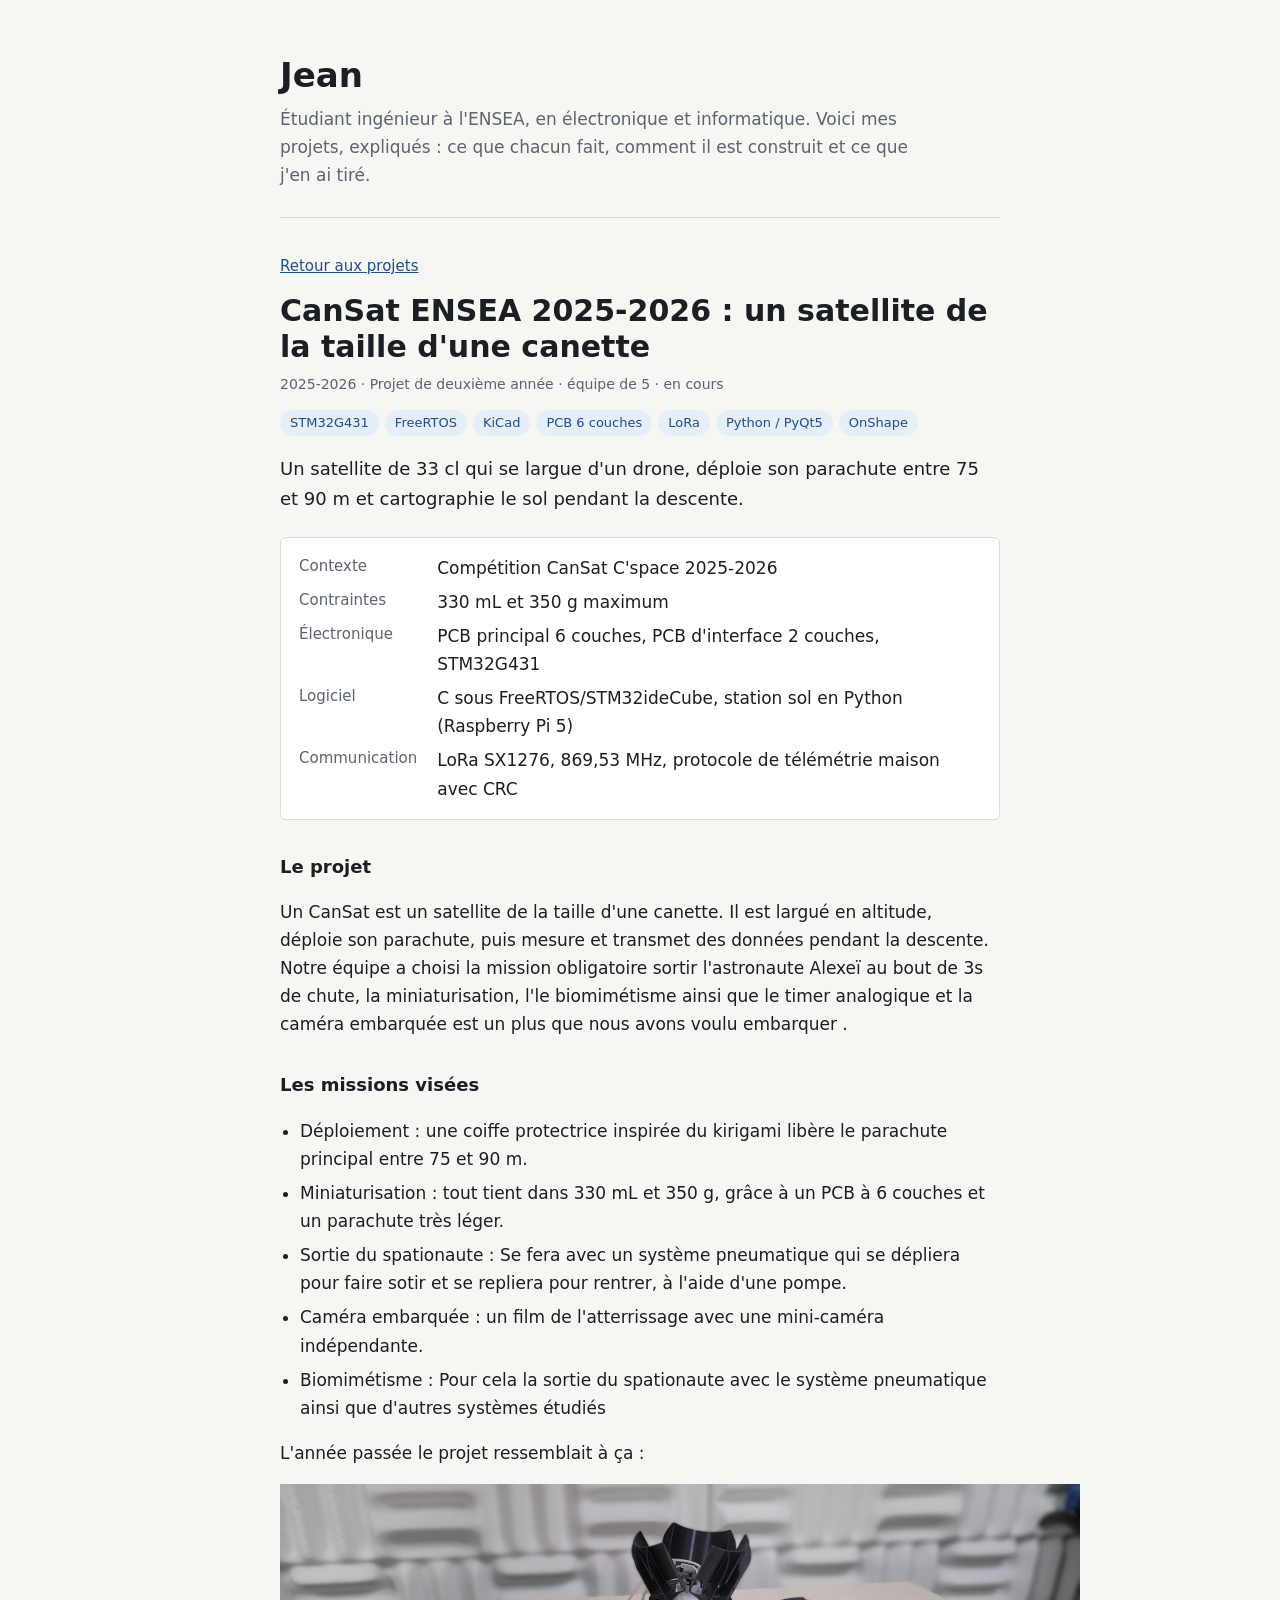
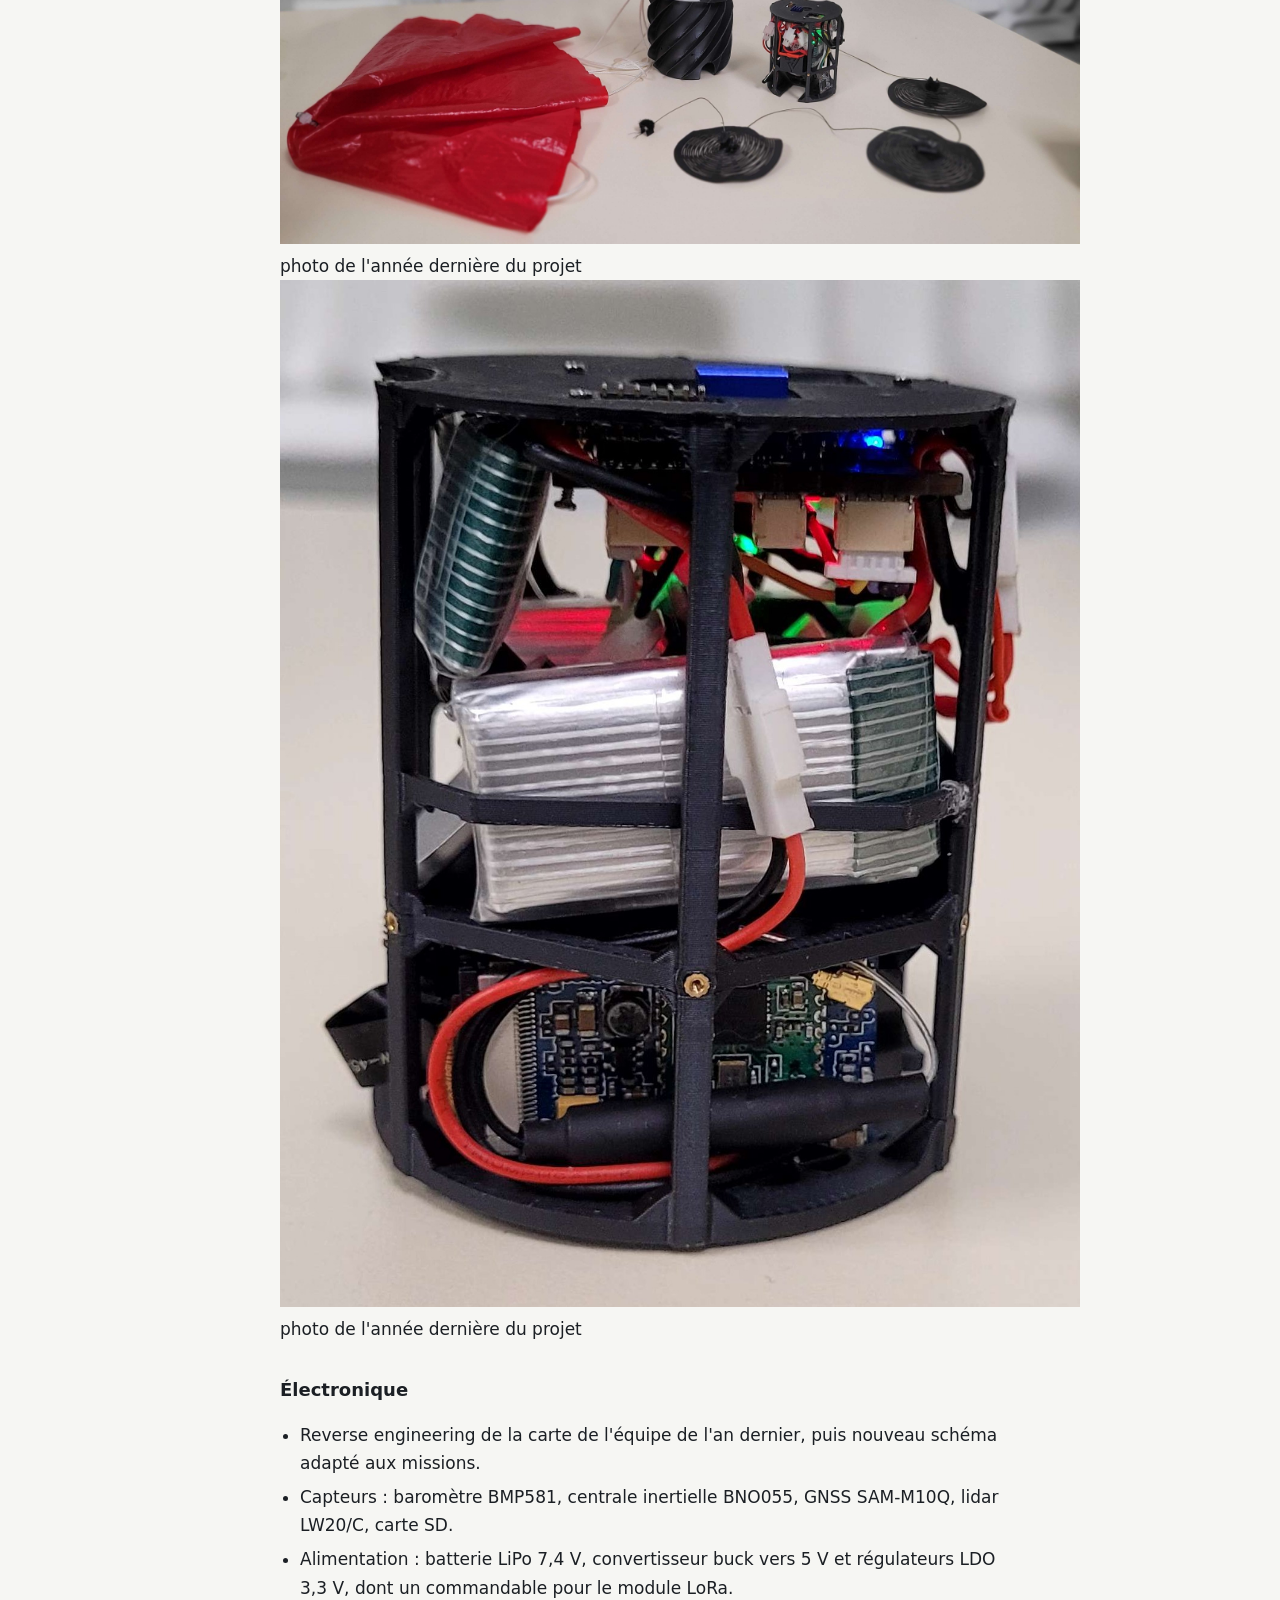
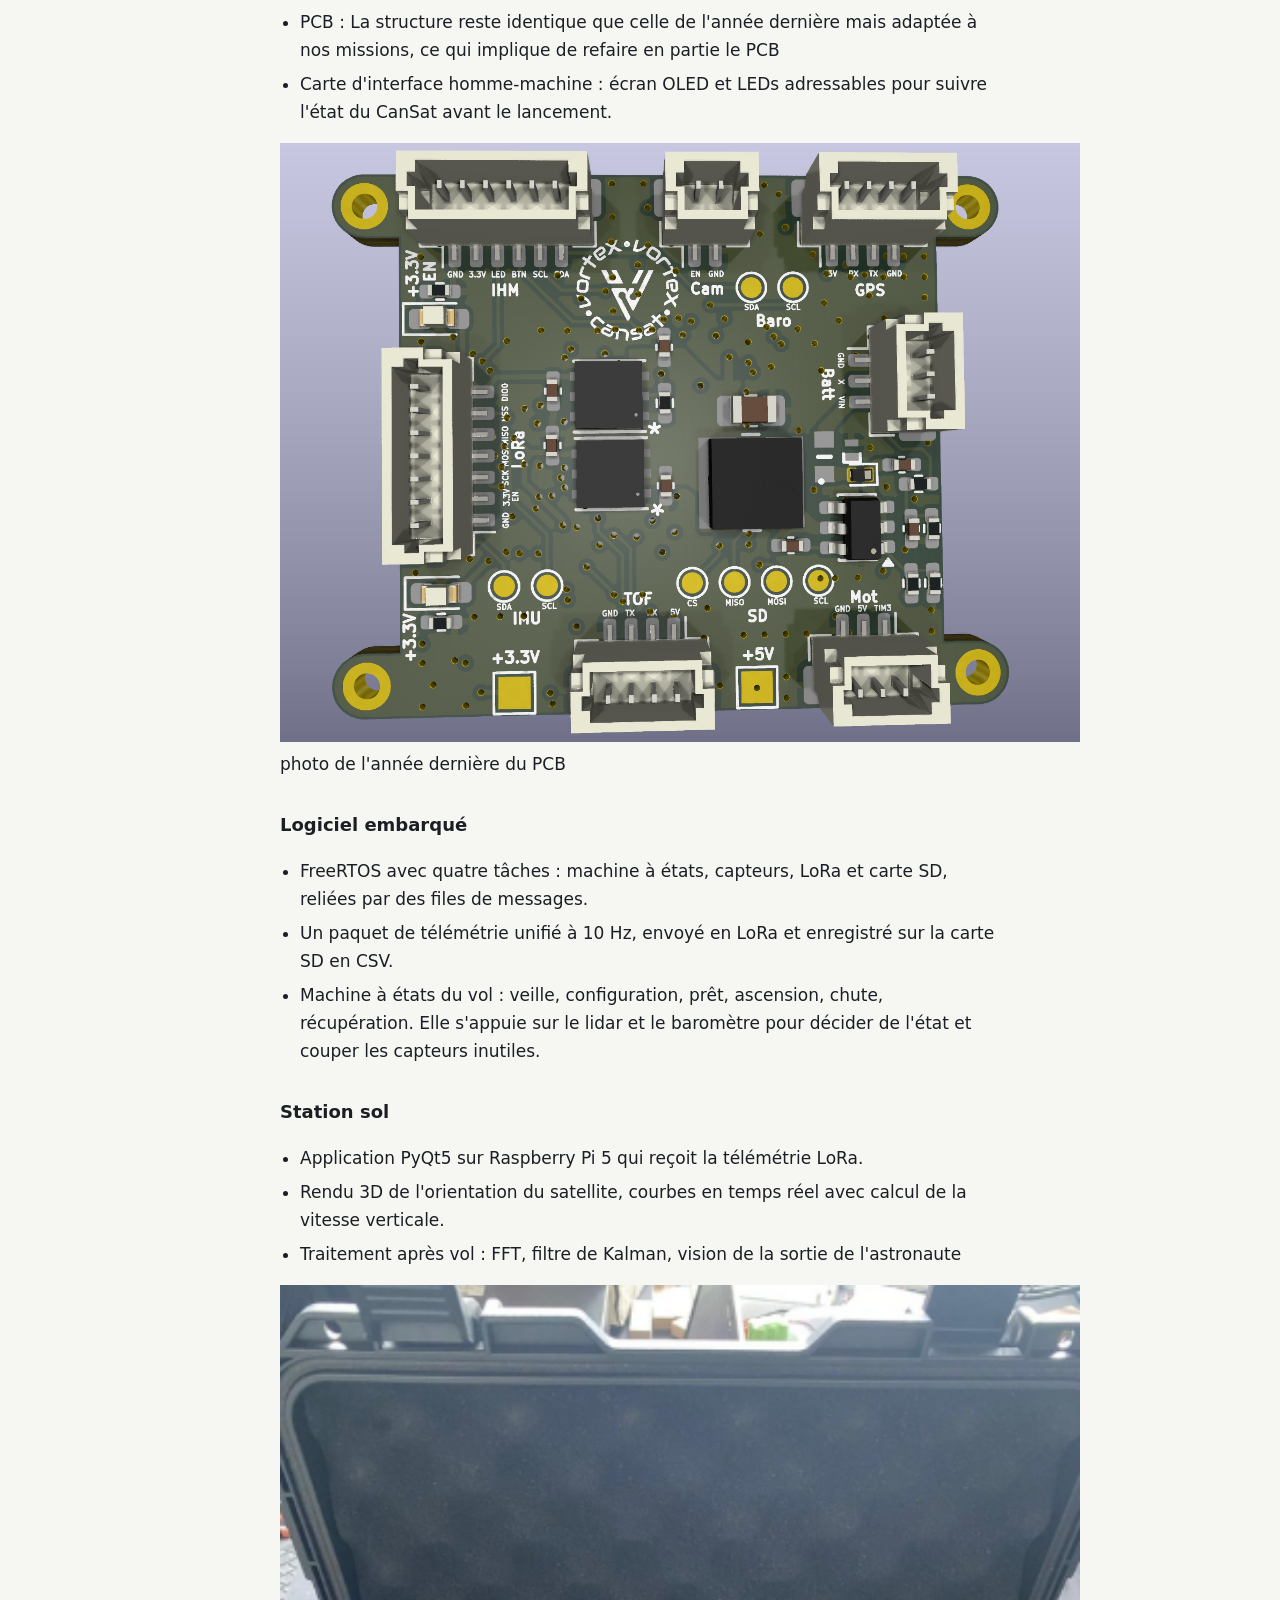
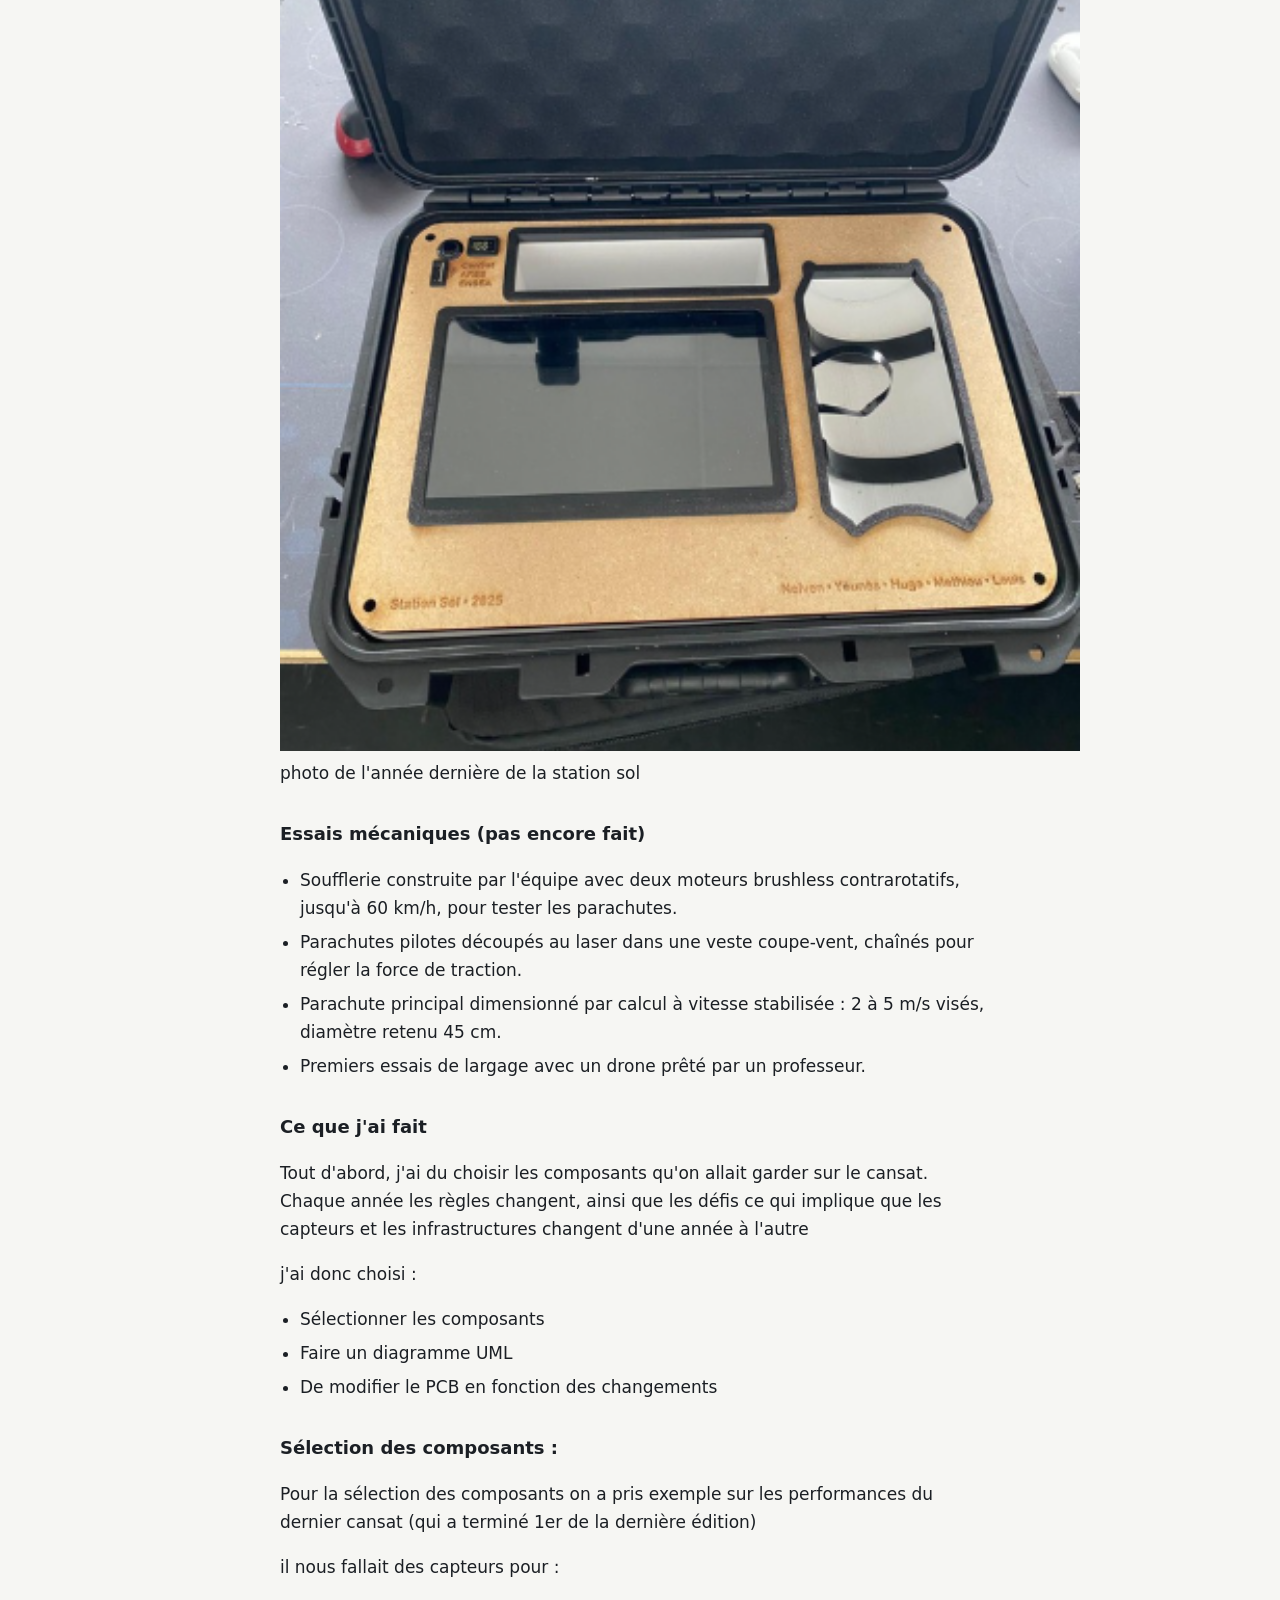
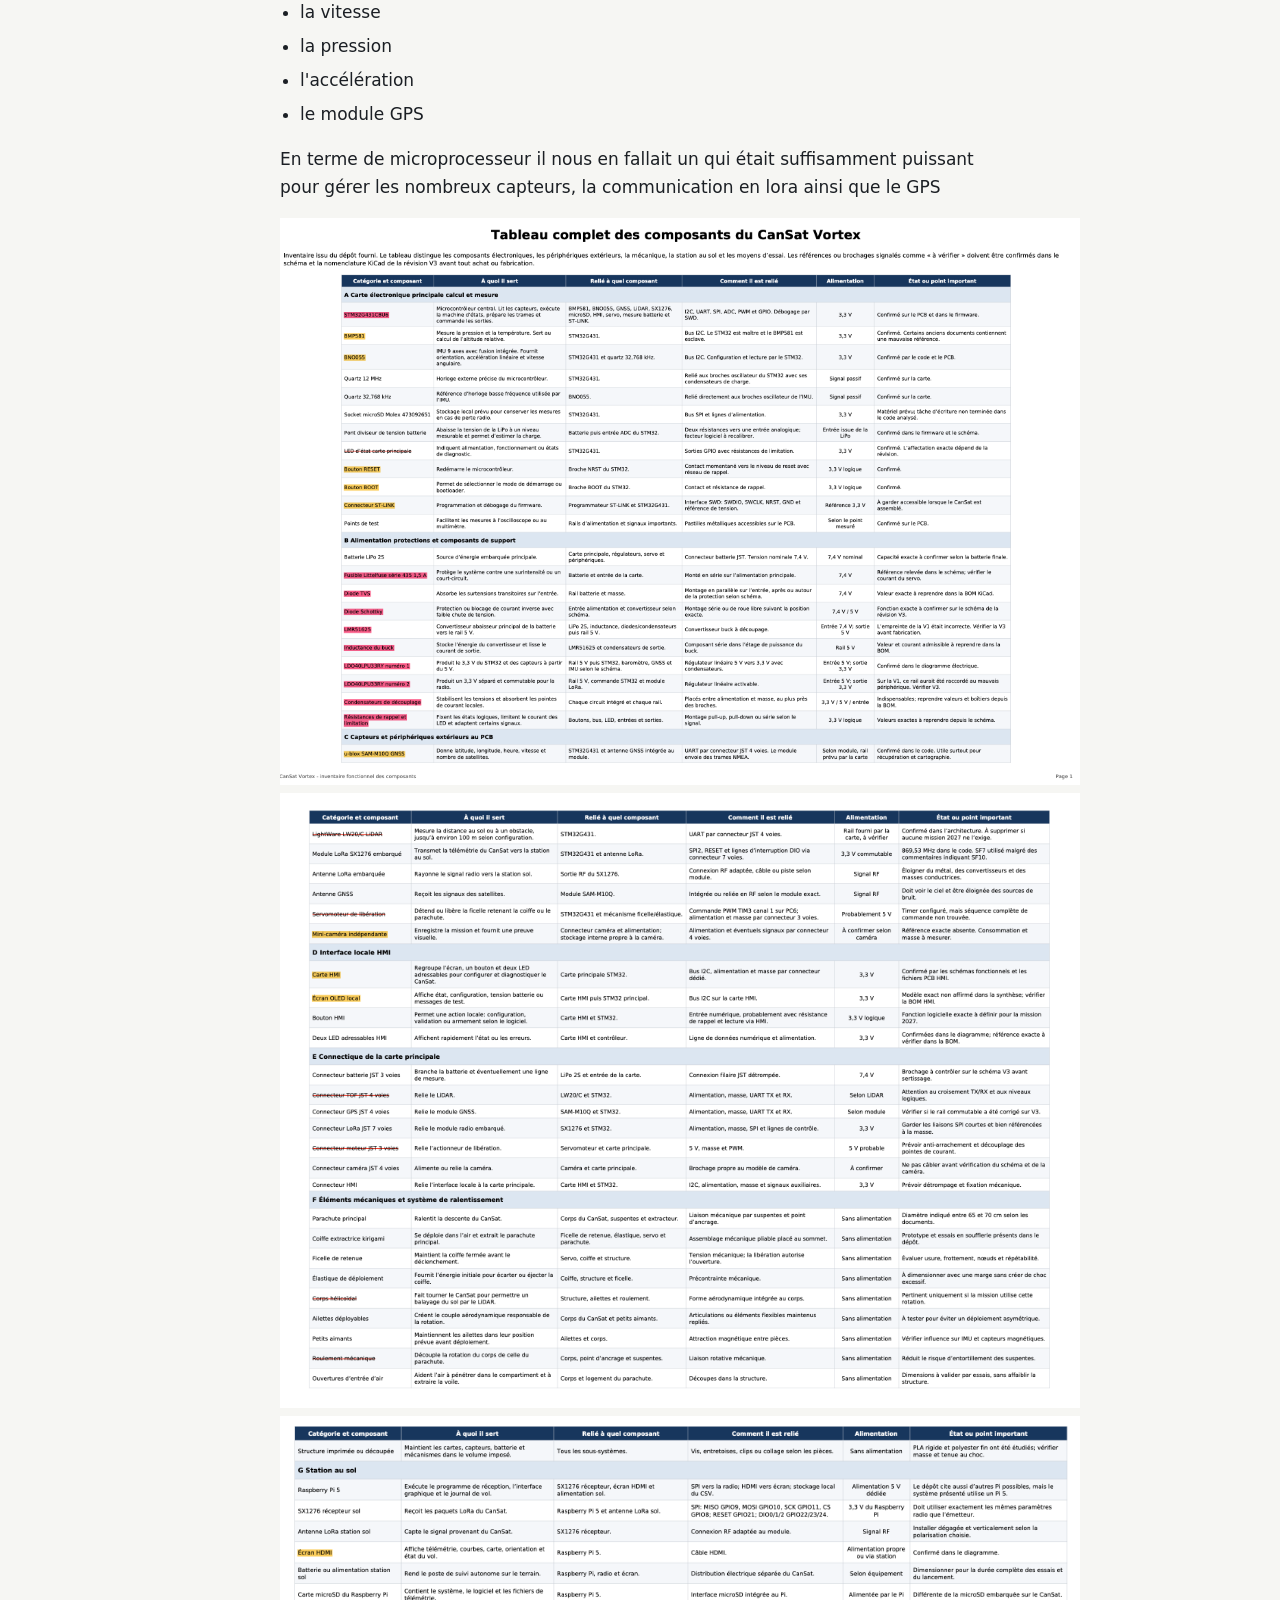
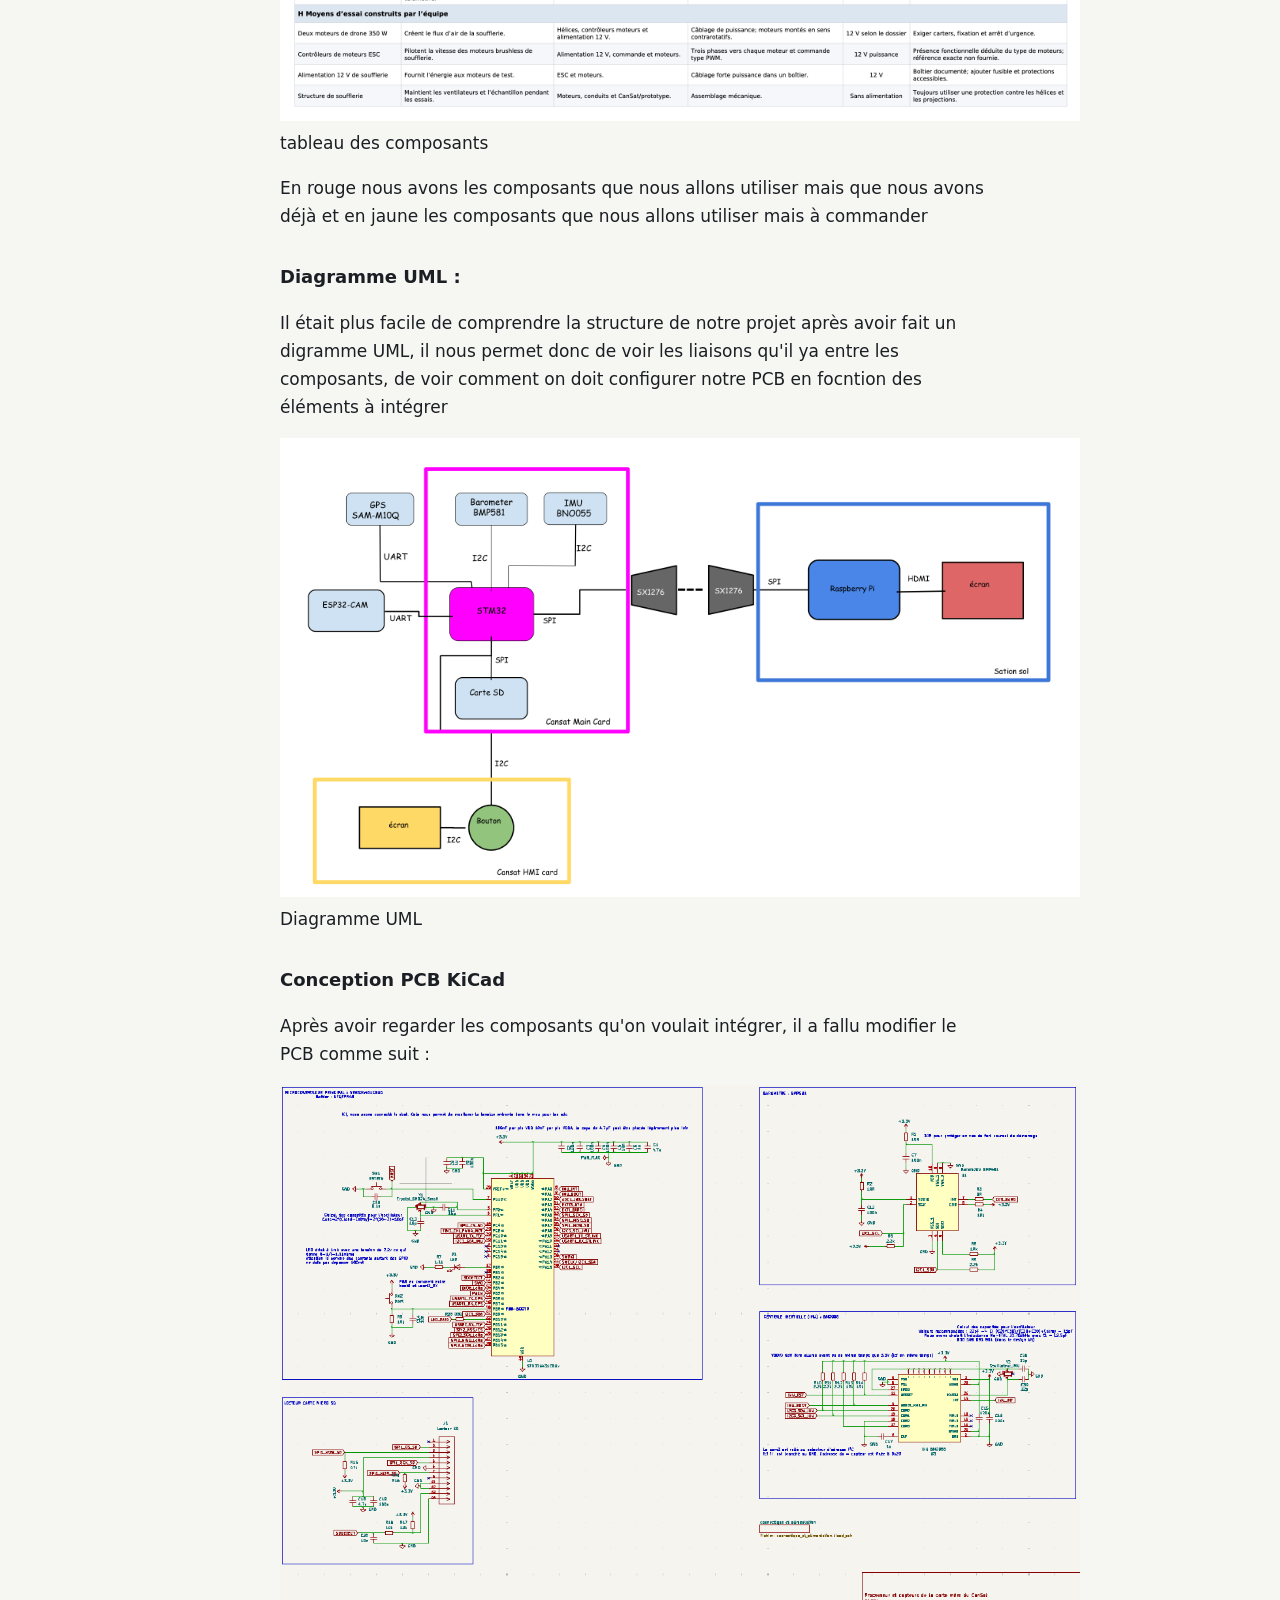
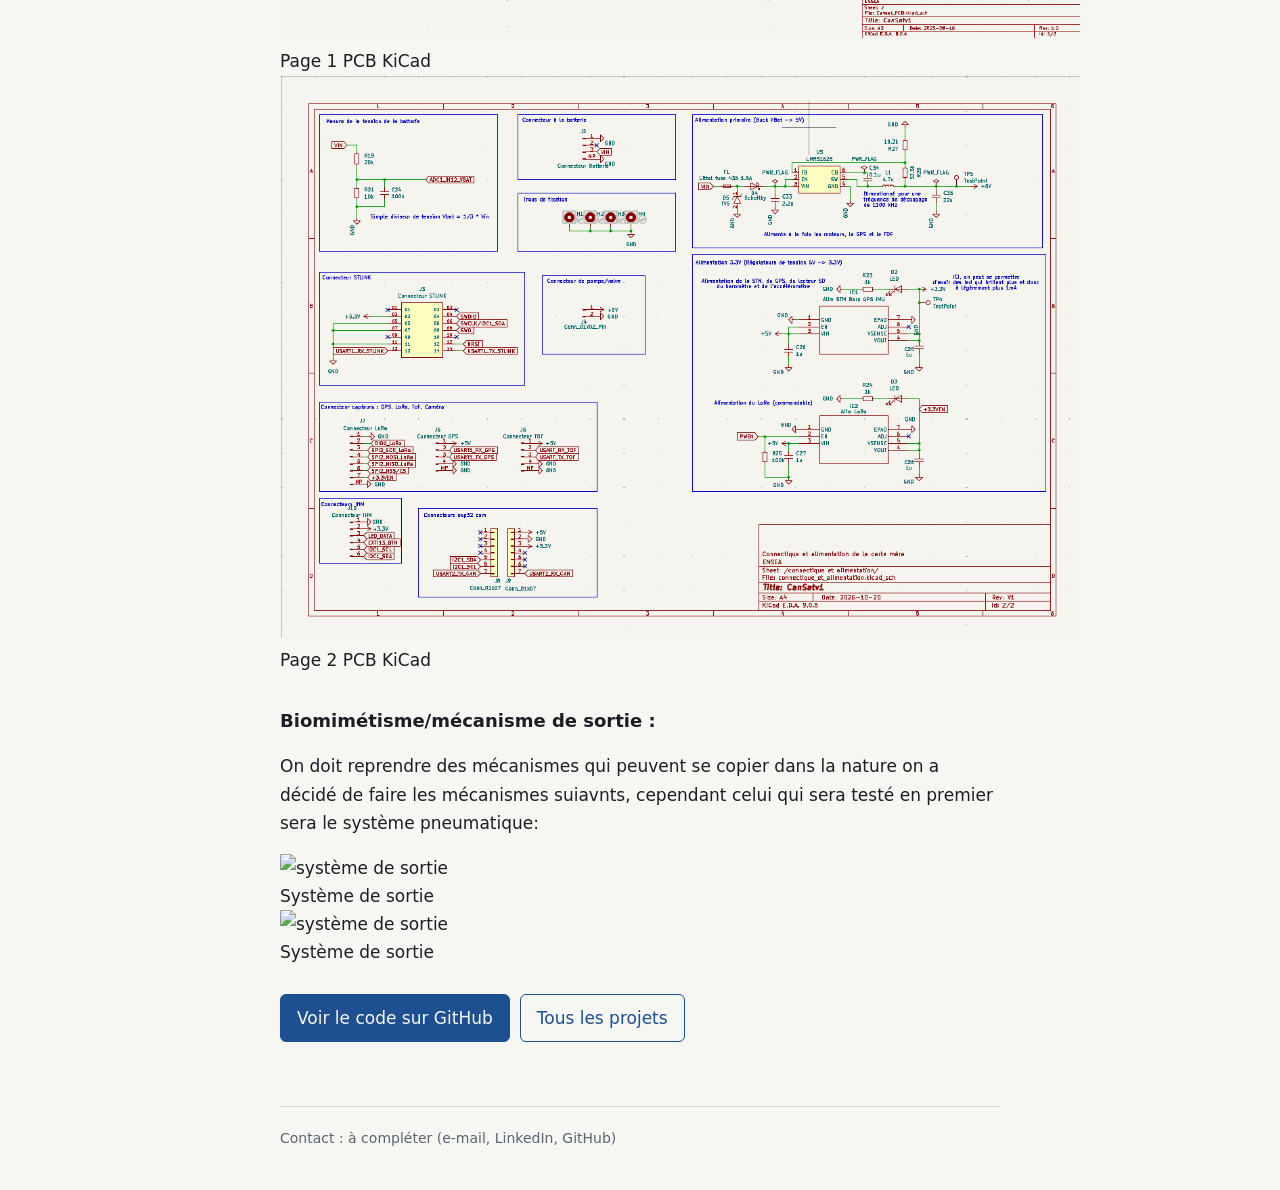
==== commit 3bd8a312: "Update section headings and add biomimicry content" ====
--- a/cansat.html
+++ b/cansat.html
@@ -72,7 +72,7 @@
     <li>Faire un diagramme UML</li>
     <li>De modifier le PCB en fonction des changements</li>
   </ul>
-<h3>Sélection des composants</h3><p>Pour la sélection des composants on a pris exemple sur les performances du dernier cansat (qui a terminé 1er de la dernière édition)</p>
+<h3>Sélection des composants : </h3><p>Pour la sélection des composants on a pris exemple sur les performances du dernier cansat (qui a terminé 1er de la dernière édition)</p>
   <p>il nous fallait des capteurs pour : </p>
   <ul>
     <li>la vitesse</li>
@@ -86,7 +86,7 @@
 <img src= "image_matos3.png" alt= "tableau des composants" width= "800">
   <figcaption>tableau des composants</figcaption>
 <p>En rouge nous avons les composants que nous allons utiliser mais que nous avons déjà et en jaune les composants que nous allons utiliser mais à commander</p>
-<h3>Diagramme UML</h3>
+<h3>Diagramme UML : </h3>
   <p>Il était plus facile de comprendre la structure de notre projet après avoir fait un digramme UML, il nous permet donc de voir les liaisons qu'il ya entre les composants, de voir comment on doit configurer notre PCB en focntion des éléments à intégrer</p>
 <img src= "Screenshot 2026-10-22 at 12.12.21.png" alt= "diagramme UML" width="800">
   <figcaption>Diagramme UML</figcaption>
@@ -97,6 +97,12 @@
   <figcaption>Page 1 PCB KiCad</figcaption>
   <img src= "Capture d'écran 2026-10-22 121444.png" alt= "page 2 KiCad" width="800">
   <figcaption>Page 2 PCB KiCad</figcaption>
+<h3>Biomimétisme/mécanisme de sortie : </h3>
+  <p>On doit reprendre des mécanismes qui peuvent se copier dans la nature on a décidé de faire les mécanismes suiavnts, cependant celui qui sera testé en premier sera le système pneumatique: </p>
+   <img src= "Deux pales, une roue crantée en mouvement.png" alt= "système de sortie" width="800">
+   <figcaption>Système de sortie </figcaption>
+   <img src= "French Mechanical Systems Shematic Poster.png" alt= "système de sortie" width="800">
+   <figcaption>Système de sortie </figcaption>
 <div class="links">
 <a class="btn primary" href="https://github.com/Alexei-Orlov/2526_Projet2A_Cansat" target="_blank" rel="noopener">Voir le code sur GitHub</a>
 <a class="btn" href="index.html">Tous les projets</a>
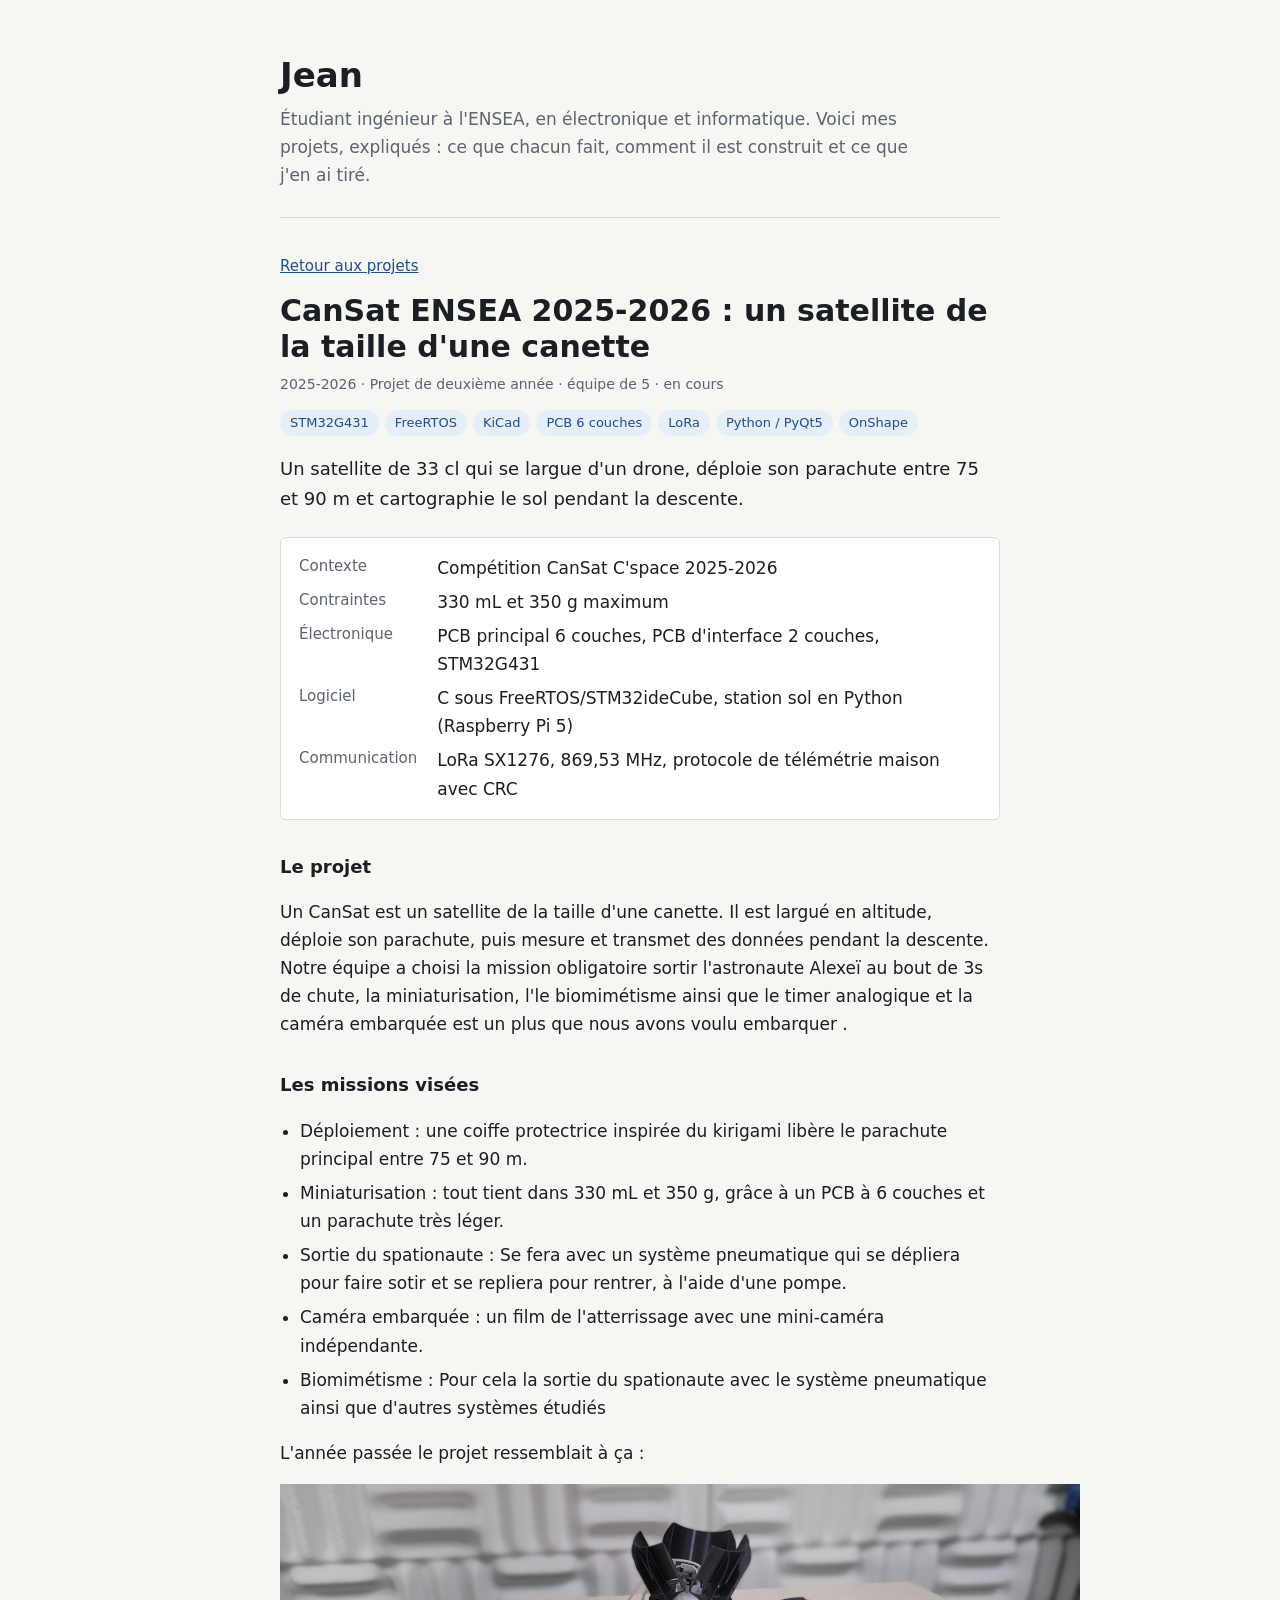
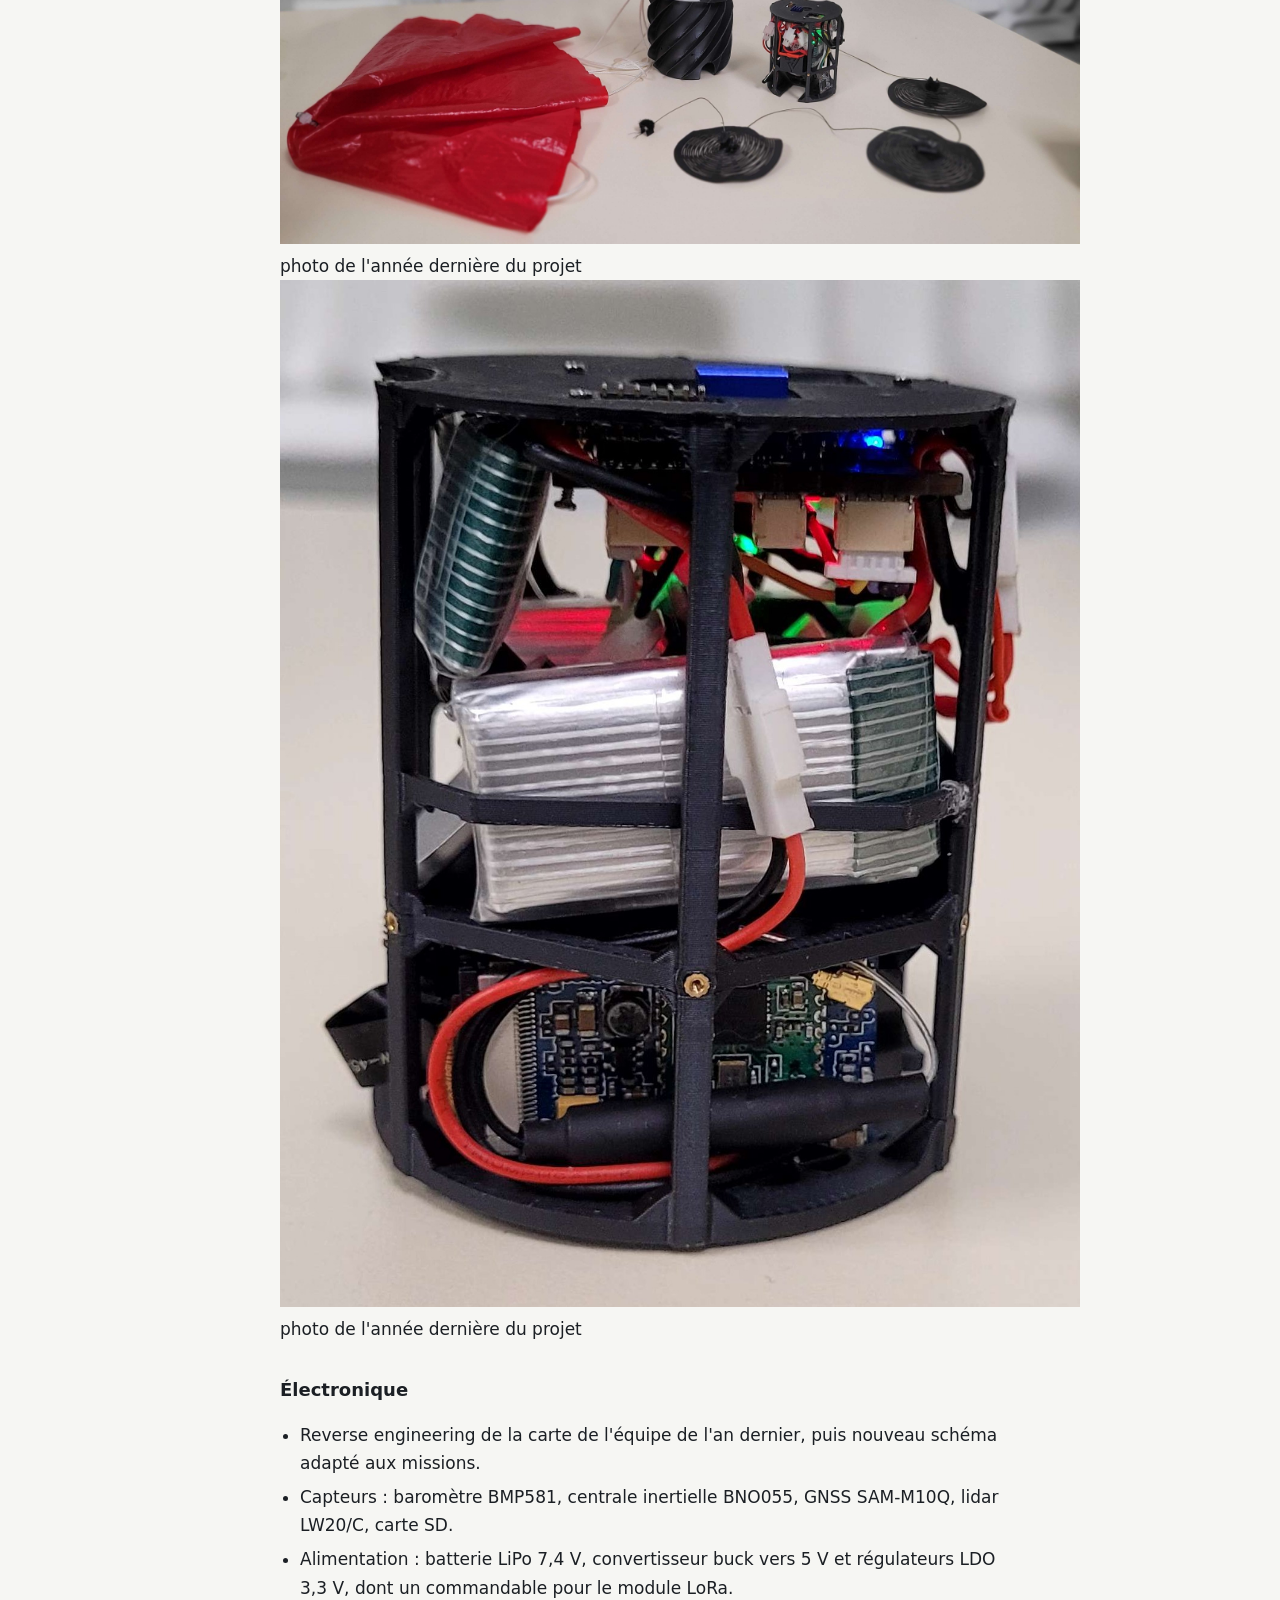
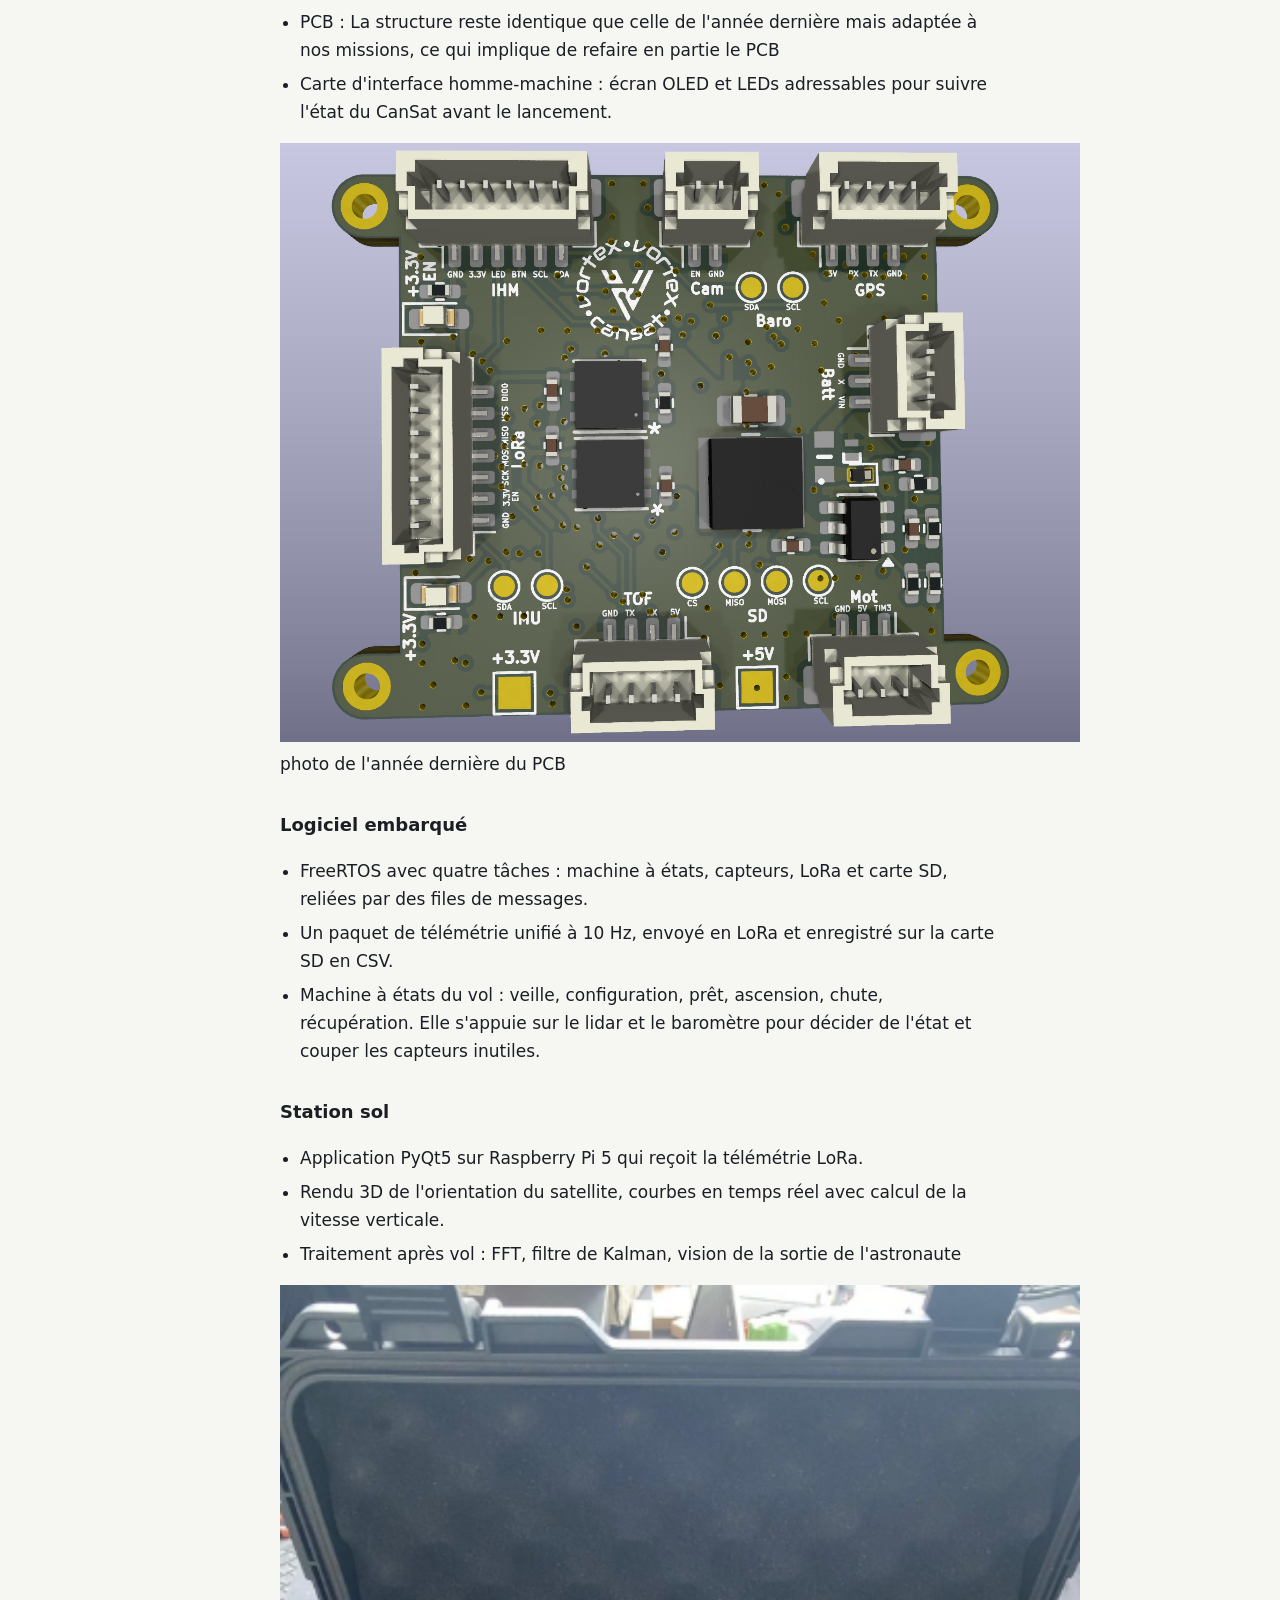
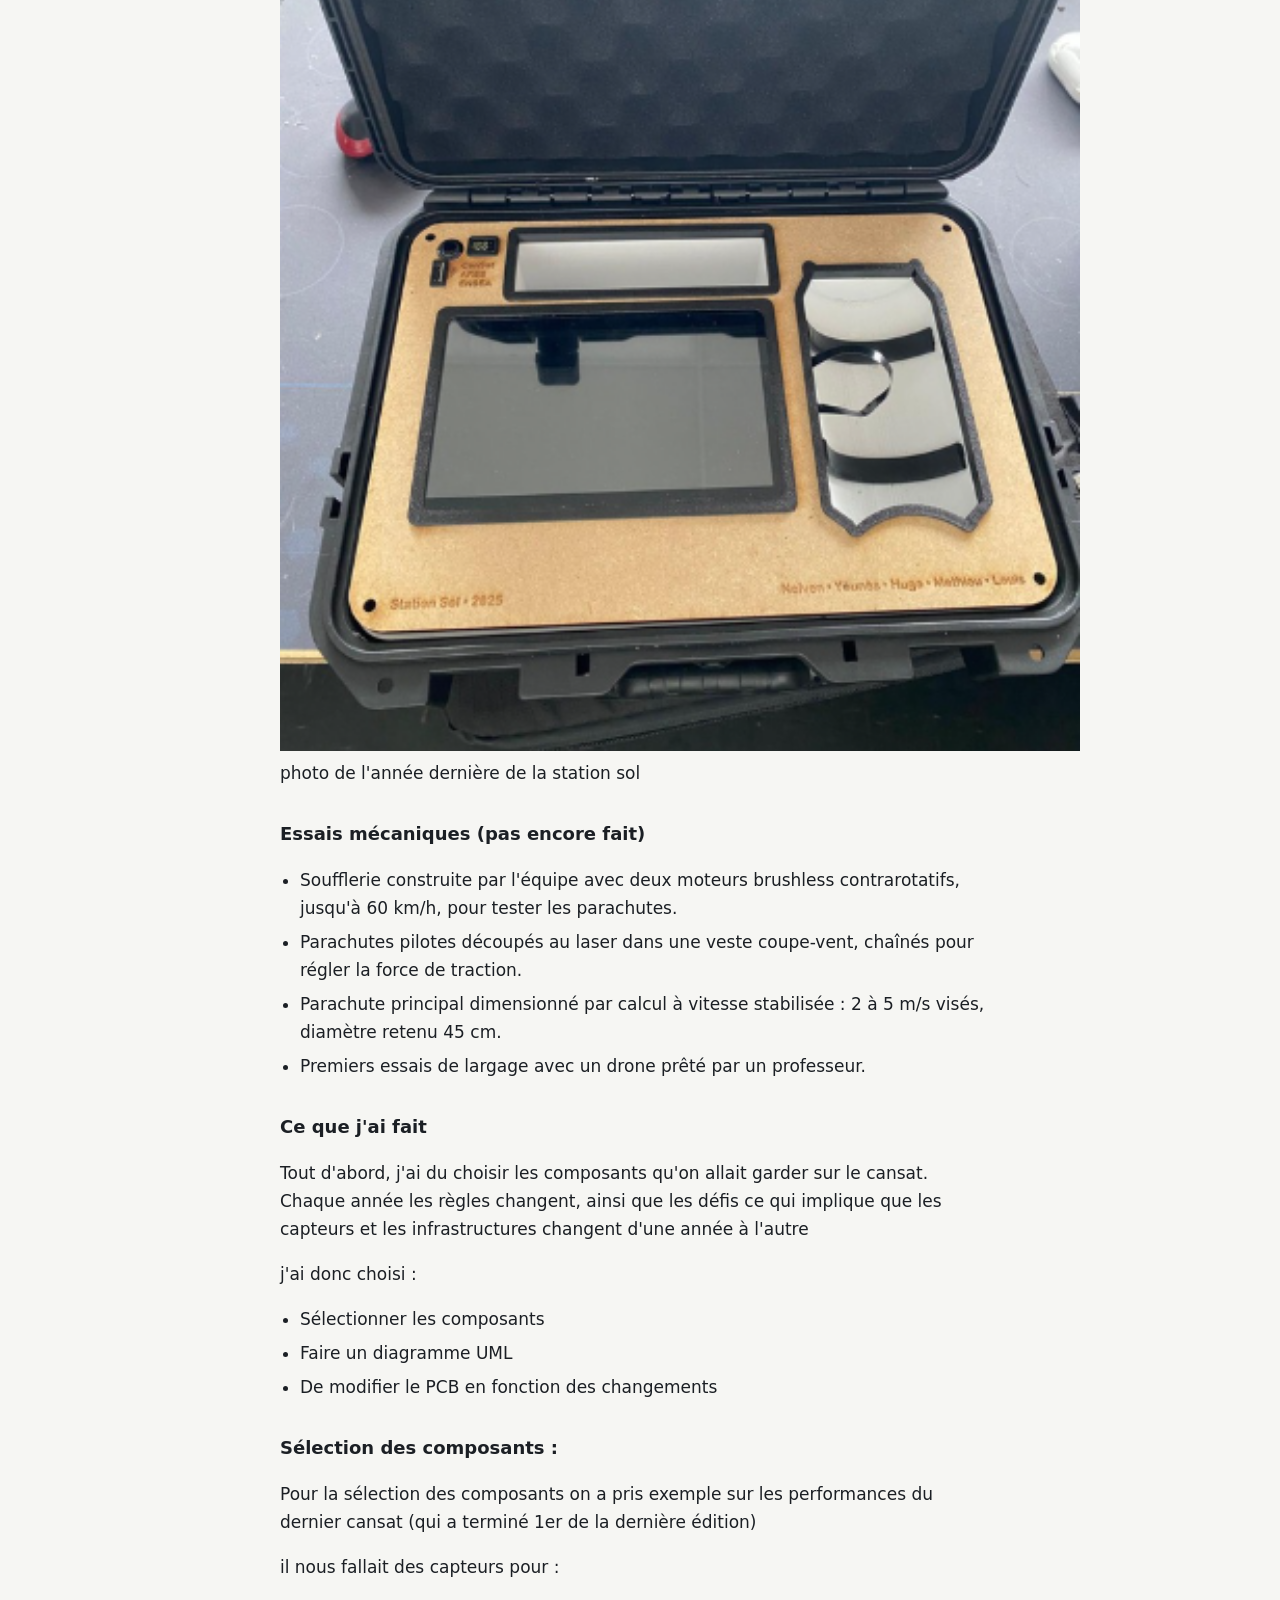
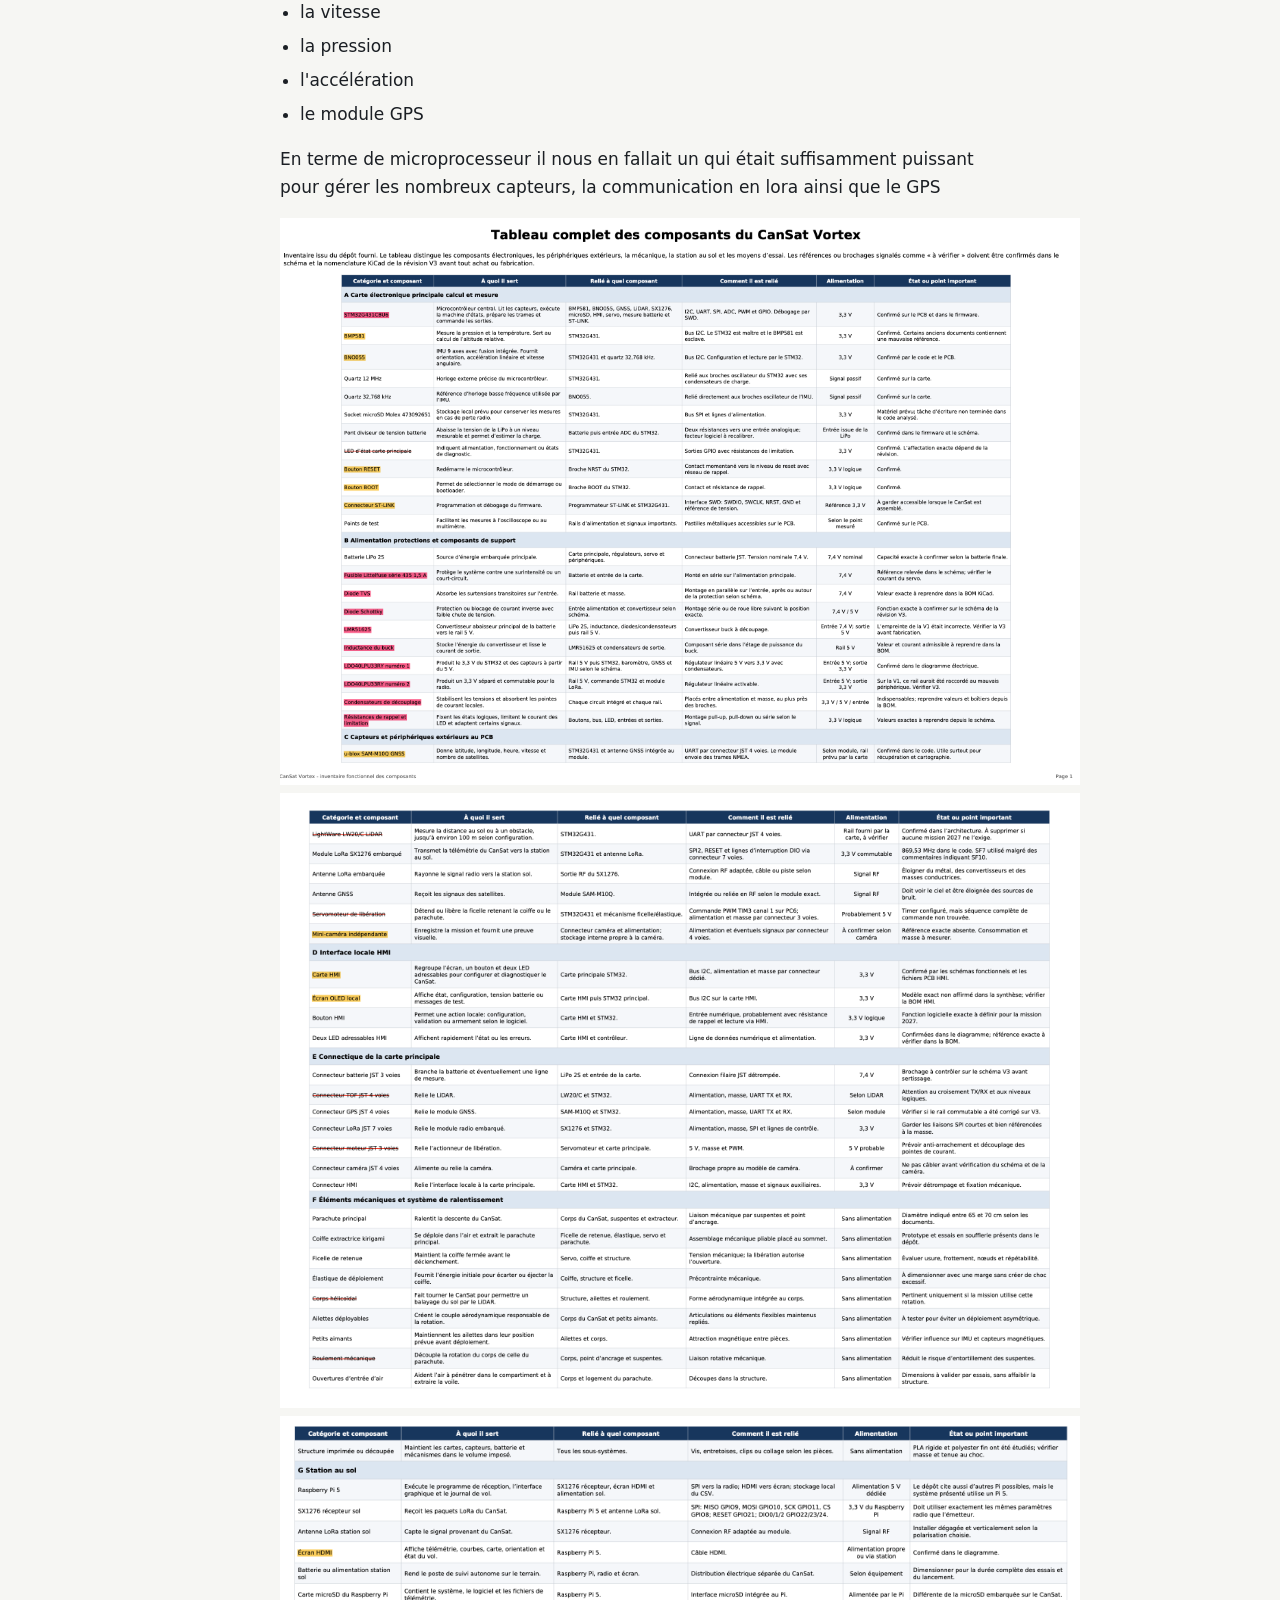
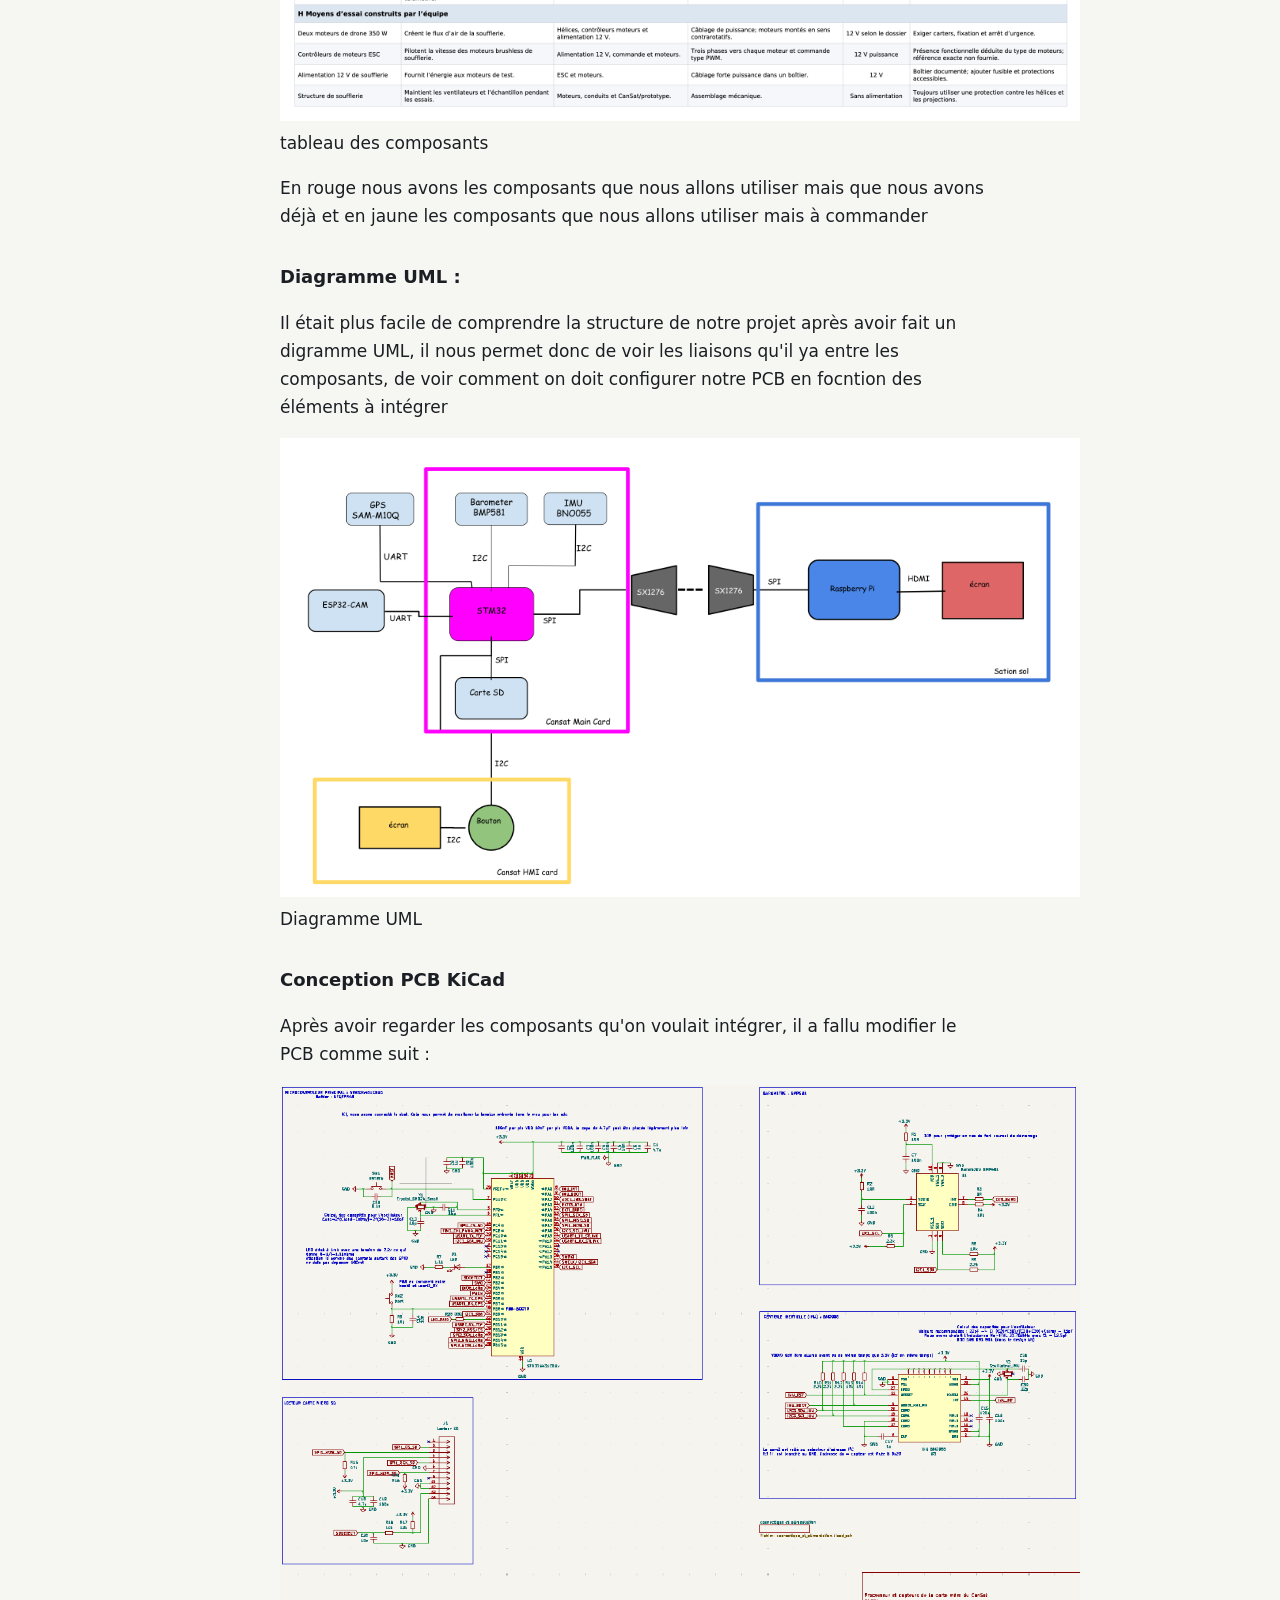
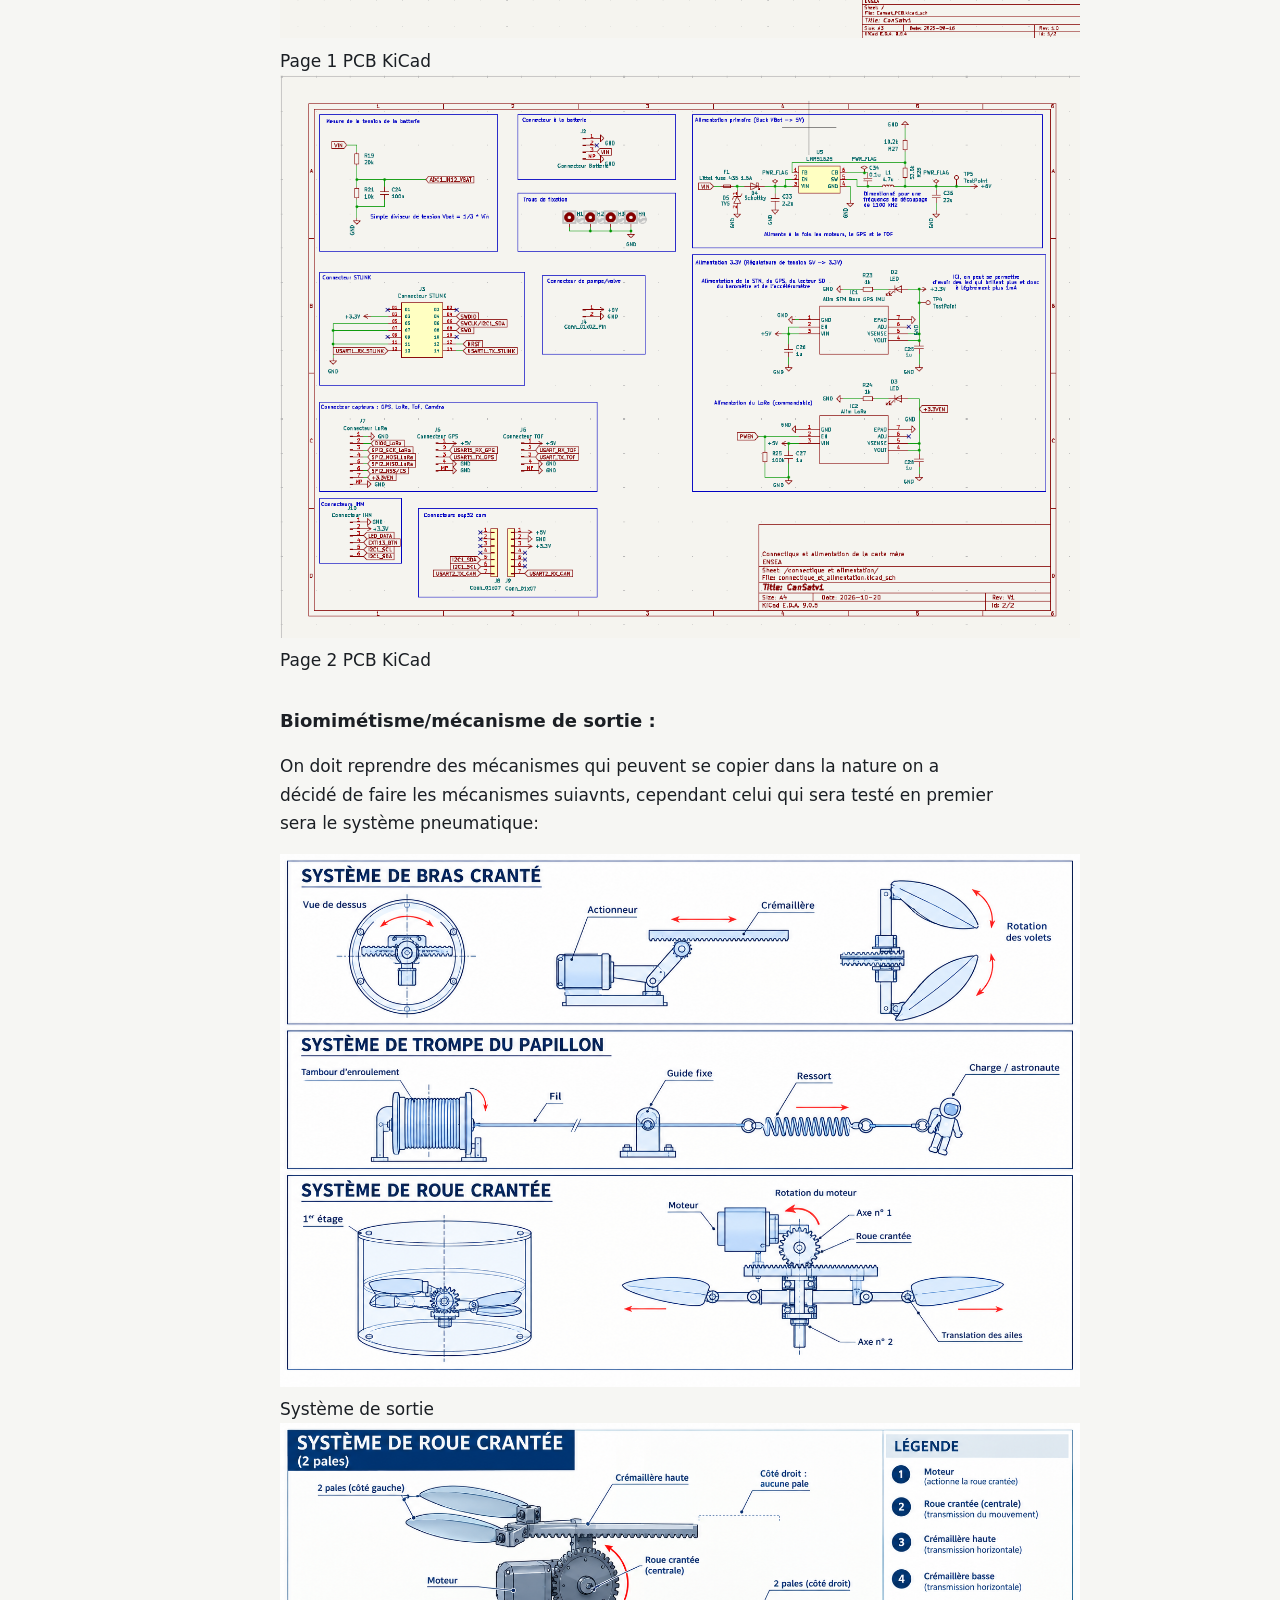
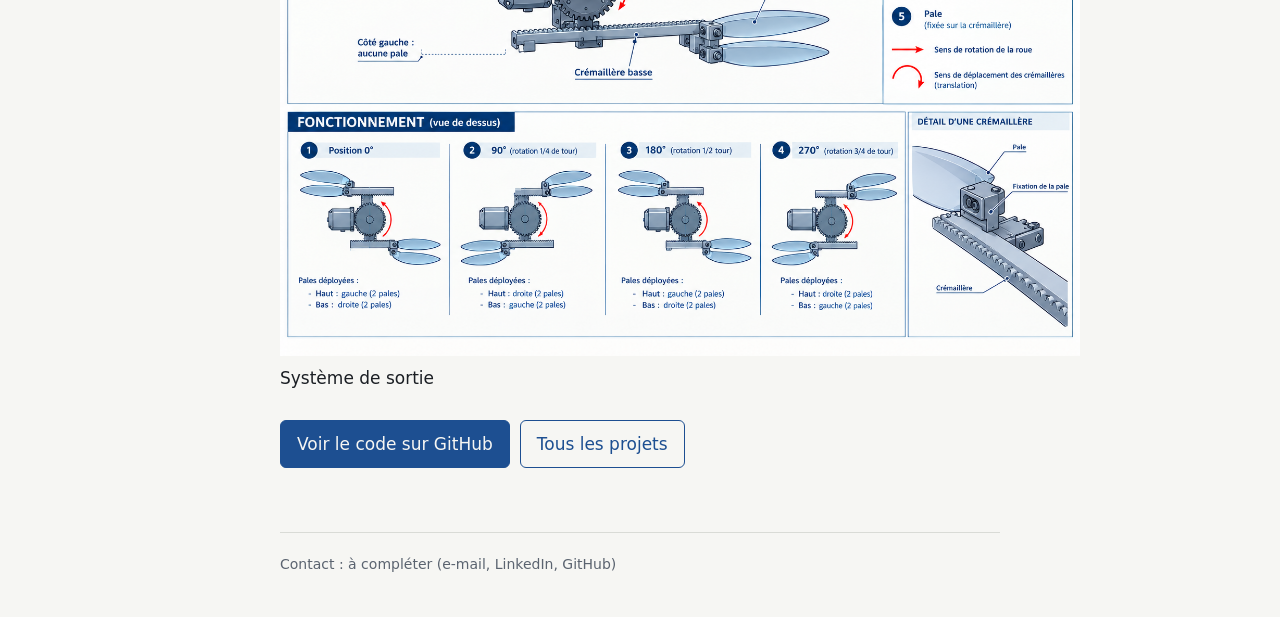
==== commit 53254968: "Update images in cansat.html for output system" ====
--- a/cansat.html
+++ b/cansat.html
@@ -99,9 +99,9 @@
   <figcaption>Page 2 PCB KiCad</figcaption>
 <h3>Biomimétisme/mécanisme de sortie : </h3>
   <p>On doit reprendre des mécanismes qui peuvent se copier dans la nature on a décidé de faire les mécanismes suiavnts, cependant celui qui sera testé en premier sera le système pneumatique: </p>
-   <img src= "Deux pales, une roue crantée en mouvement.png" alt= "système de sortie" width="800">
+   <img src= "System1.png" alt= "système de sortie" width="800">
    <figcaption>Système de sortie </figcaption>
-   <img src= "French Mechanical Systems Shematic Poster.png" alt= "système de sortie" width="800">
+   <img src= "System2.png" alt= "système de sortie" width="800">
    <figcaption>Système de sortie </figcaption>
 <div class="links">
 <a class="btn primary" href="https://github.com/Alexei-Orlov/2526_Projet2A_Cansat" target="_blank" rel="noopener">Voir le code sur GitHub</a>
